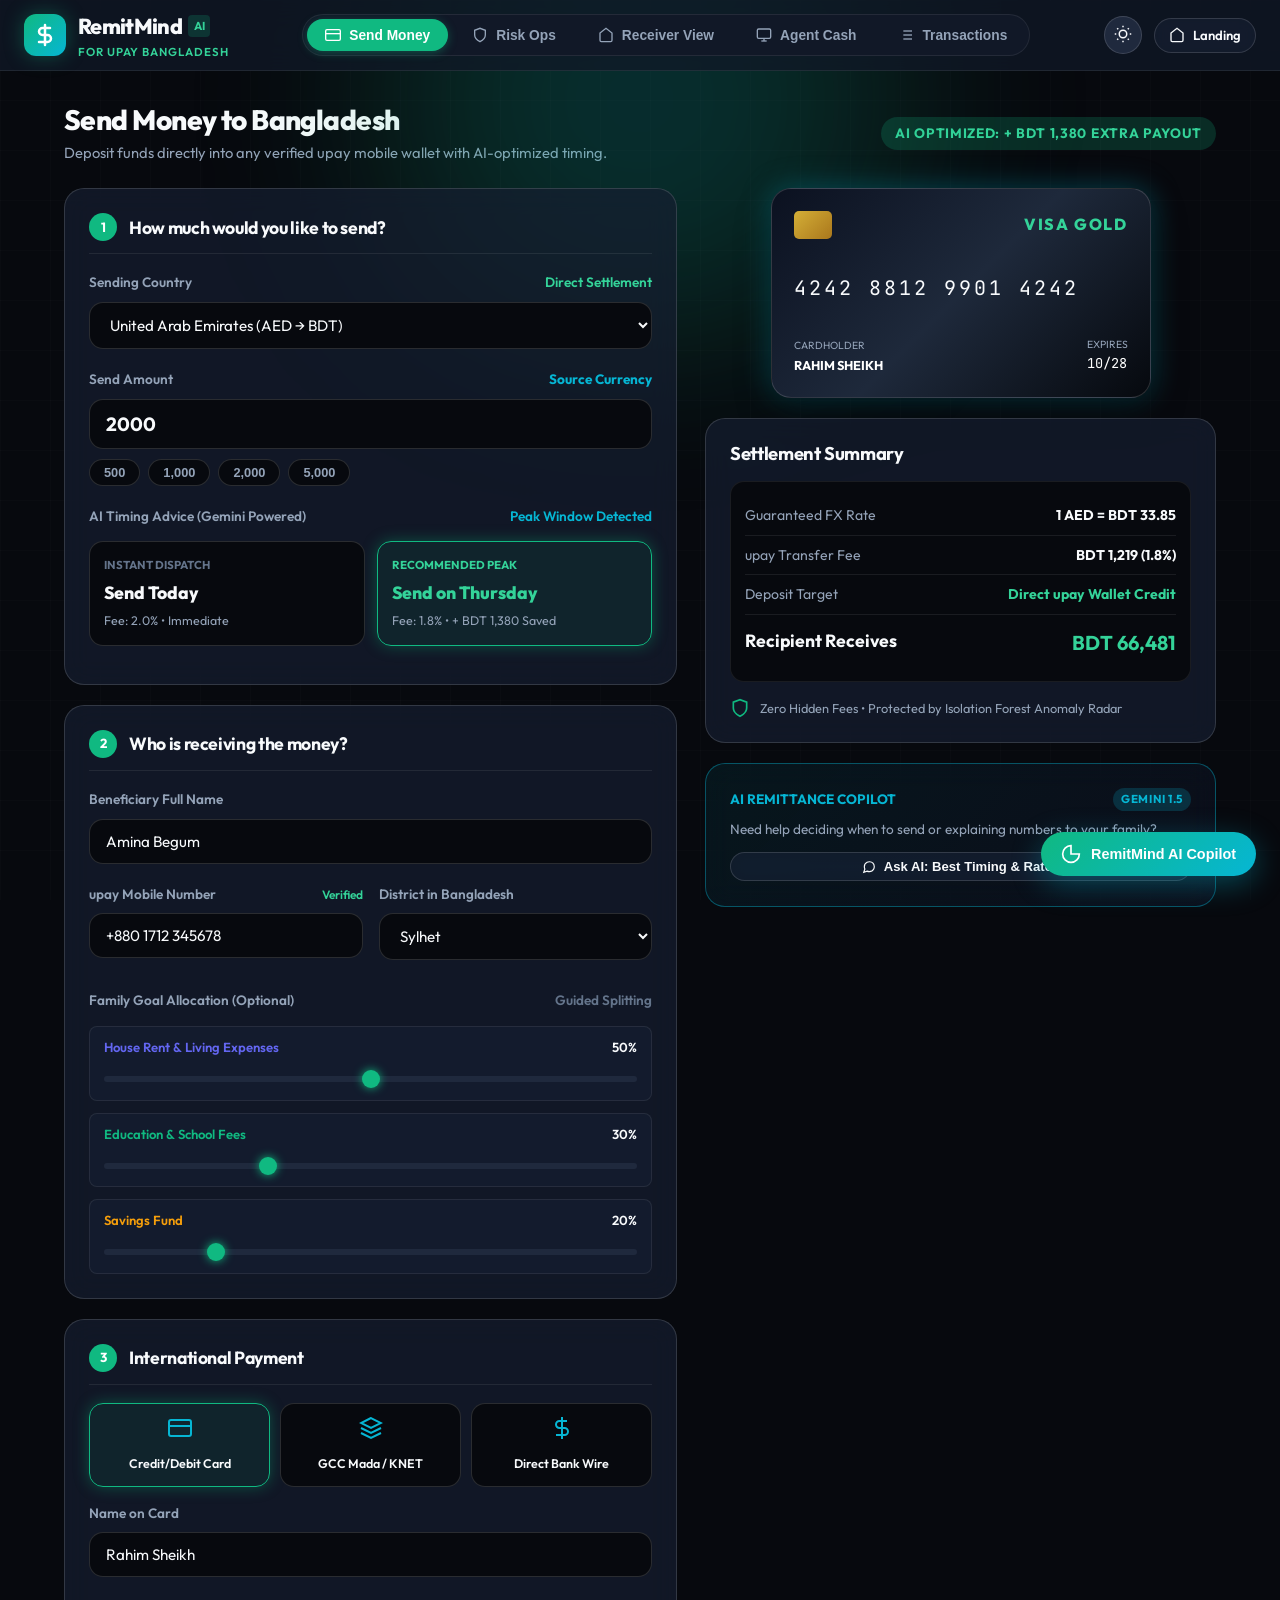
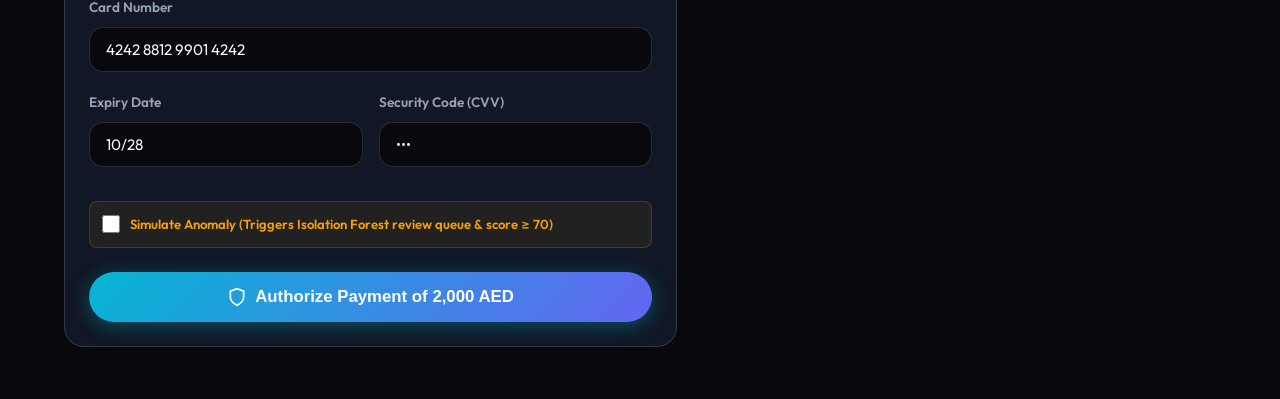
==== frontend/app.html @ e2669c71 "feat(ui): build high-aesthetic responsive web app with light/dark theme, payment gateway, Bangla por" ====
<!DOCTYPE html>
<html lang="en" data-theme="dark">
<head>
  <meta charset="UTF-8">
  <meta name="viewport" content="width=device-width, initial-scale=1.0">
  <title>RemitMind Portal | International Remittance & AI Intelligence</title>
  <meta name="description" content="RemitMind production workspace for international remittance payment execution, real-time risk operations, village receiver budgeting, and agent liquidity forecasting.">

  <!-- Google Fonts: Outfit & Inter & JetBrains Mono -->
  <link rel="preconnect" href="https://fonts.googleapis.com">
  <link rel="preconnect" href="https://fonts.gstatic.com" crossorigin>
  <link href="https://fonts.googleapis.com/css2?family=Inter:wght@400;500;600;700&family=JetBrains+Mono:wght@400;600&family=Outfit:wght@400;500;600;700;800&display=swap" rel="stylesheet">

  <!-- Stylesheets -->
  <link rel="stylesheet" href="css/style.css">
  <link rel="stylesheet" href="css/app.css">
</head>
<body>

  <!-- Ambient AI Glow Aura -->
  <div class="ai-ambient-glow" aria-hidden="true"></div>

  <div class="app-container">
    <!-- Main App Navigation Header -->
    <header class="app-header">
      <div class="app-header-inner">
        <!-- Brand -->
        <div class="app-brand">
          <a href="index.html" class="nav-logo" title="Back to Landing Page">
            <div class="logo-icon">
              <svg viewBox="0 0 24 24" fill="none" stroke="currentColor" stroke-width="2.5" stroke-linecap="round" stroke-linejoin="round">
                <path d="M12 2v20M17 5H9.5a3.5 3.5 0 0 0 0 7h5a3.5 3.5 0 0 1 0 7H6"/>
              </svg>
            </div>
            <div class="logo-text-group">
              <span class="logo-title">RemitMind <span style="font-size:0.72rem; background:rgba(16,185,129,0.2); color:var(--upay-emerald-light); padding:2px 6px; border-radius:4px; font-weight:700;">AI</span></span>
              <span class="logo-subtitle">For upay Bangladesh</span>
            </div>
          </a>
        </div>

        <!-- Navigation Tabs -->
        <nav class="app-nav-tabs" id="app-nav-bar">
          <button class="app-nav-tab active" data-view="pay">
            <svg viewBox="0 0 24 24" fill="none" stroke="currentColor" stroke-width="2"><rect x="1" y="4" width="22" height="16" rx="2" ry="2"/><line x1="1" y1="10" x2="23" y2="10"/></svg>
            <span>Send Money</span>
          </button>
          
          <button class="app-nav-tab" data-view="analyst">
            <svg viewBox="0 0 24 24" fill="none" stroke="currentColor" stroke-width="2"><path d="M12 22s8-4 8-10V5l-8-3-8 3v7c0 6 8 10 8 10z"/></svg>
            <span>Risk Ops</span>
          </button>

          <button class="app-nav-tab" data-view="receiver">
            <svg viewBox="0 0 24 24" fill="none" stroke="currentColor" stroke-width="2"><path d="M3 9l9-7 9 7v11a2 2 0 0 1-2 2H5a2 2 0 0 1-2-2z"/></svg>
            <span>Receiver View</span>
          </button>

          <button class="app-nav-tab" data-view="agent">
            <svg viewBox="0 0 24 24" fill="none" stroke="currentColor" stroke-width="2"><rect x="2" y="3" width="20" height="14" rx="2" ry="2"/><line x1="8" y1="21" x2="16" y2="21"/><line x1="12" y1="17" x2="12" y2="21"/></svg>
            <span>Agent Cash</span>
          </button>

          <button class="app-nav-tab" data-view="ledger">
            <svg viewBox="0 0 24 24" fill="none" stroke="currentColor" stroke-width="2"><line x1="8" y1="6" x2="21" y2="6"/><line x1="8" y1="12" x2="21" y2="12"/><line x1="8" y1="18" x2="21" y2="18"/><line x1="3" y1="6" x2="3.01" y2="6"/><line x1="3" y1="12" x2="3.01" y2="12"/><line x1="3" y1="18" x2="3.01" y2="18"/></svg>
            <span>Transactions</span>
          </button>
        </nav>

        <!-- Right Actions -->
        <div class="app-header-actions">
          <!-- Light / Dark Theme Button -->
          <button class="theme-toggle-btn" id="app-theme-btn" title="Toggle Light / Dark Mode" aria-label="Toggle theme">
            <span id="app-theme-icon">
              <svg width="18" height="18" viewBox="0 0 24 24" fill="none" stroke="currentColor" stroke-width="2">
                <circle cx="12" cy="12" r="5"></circle>
                <line x1="12" y1="1" x2="12" y2="3"></line>
                <line x1="12" y1="21" x2="12" y2="23"></line>
                <line x1="4.22" y1="4.22" x2="5.64" y2="5.64"></line>
                <line x1="18.36" y1="18.36" x2="19.78" y2="19.78"></line>
                <line x1="1" y1="12" x2="3" y2="12"></line>
                <line x1="21" y1="12" x2="23" y2="12"></line>
                <line x1="4.22" y1="19.78" x2="5.64" y2="18.36"></line>
                <line x1="18.36" y1="5.64" x2="19.78" y2="4.22"></line>
              </svg>
            </span>
          </button>

          <a href="index.html" class="btn btn-secondary btn-sm" title="Return to Landing Page">
            <svg width="16" height="16" viewBox="0 0 24 24" fill="none" stroke="currentColor" stroke-width="2"><path d="M3 9l9-7 9 7v11a2 2 0 0 1-2 2H5a2 2 0 0 1-2-2z"/></svg>
            <span>Landing</span>
          </a>
        </div>
      </div>
    </header>

    <!-- Main Workspace Views Container -->
    <main class="app-main">

      <!-- =====================================================================
           VIEW 1: SIMPLIFIED SENDER FLOW (INTERNATIONAL PAYMENT)
           ===================================================================== -->
      <section class="app-view active" id="view-pay">
        <div class="view-title-bar">
          <div>
            <h2 class="view-heading">Send Money to Bangladesh</h2>
            <p class="view-subheading">Deposit funds directly into any verified upay mobile wallet with AI-optimized timing.</p>
          </div>
          <div>
            <span class="ticker-badge" id="disp-pay-savings-badge" style="background:rgba(16,185,129,0.2); color:var(--upay-emerald-light); font-size:0.85rem; padding:6px 14px;">
              AI Optimized: + BDT 1,380 Extra Payout
            </span>
          </div>
        </div>

        <div class="payment-grid">
          <!-- Left Column: Simple Stepper -->
          <div>
            <!-- Step 1: Amount & Corridor -->
            <div class="step-card">
              <div class="step-header">
                <div class="step-number">1</div>
                <h3 class="step-title">How much would you like to send?</h3>
              </div>

              <div class="form-group">
                <label for="pay-corridor" class="form-label">
                  <span>Sending Country</span>
                  <span style="color:var(--upay-emerald-light);">Direct Settlement</span>
                </label>
                <select id="pay-corridor" class="form-select">
                  <option value="AED_BDT">United Arab Emirates (AED &rarr; BDT)</option>
                  <option value="SAR_BDT">Saudi Arabia (SAR &rarr; BDT)</option>
                  <option value="MYR_BDT">Malaysia (MYR &rarr; BDT)</option>
                  <option value="EUR_BDT">Italy / Europe (EUR &rarr; BDT)</option>
                  <option value="USD_BDT">United States / Global (USD &rarr; BDT)</option>
                </select>
              </div>

              <div class="form-group">
                <label for="pay-amount" class="form-label">
                  <span>Send Amount</span>
                  <span style="color:var(--ai-cyan); font-weight:700;">Source Currency</span>
                </label>
                <input type="number" id="pay-amount" class="form-input" value="2000" min="100" max="50000" step="100" style="font-size:1.2rem; font-weight:700;">
                
                <!-- Quick Amount Chips -->
                <div class="quick-preset-chips">
                  <button type="button" class="preset-chip" onclick="setSendAmount(500)">500</button>
                  <button type="button" class="preset-chip" onclick="setSendAmount(1000)">1,000</button>
                  <button type="button" class="preset-chip" onclick="setSendAmount(2000)">2,000</button>
                  <button type="button" class="preset-chip" onclick="setSendAmount(5000)">5,000</button>
                </div>
              </div>

              <!-- AI Send-Plan Recommendation -->
              <div style="margin-top:18px;">
                <label class="form-label">
                  <span>AI Timing Advice (Gemini Powered)</span>
                  <span style="color:var(--ai-cyan);">Peak Window Detected</span>
                </label>
                
                <div class="timing-choices-grid">
                  <div class="timing-choice-card" data-timing="now">
                    <div style="font-size:0.72rem; color:var(--text-muted); text-transform:uppercase; font-weight:700;">Instant Dispatch</div>
                    <div style="font-weight:800; font-size:1.1rem; margin:4px 0;">Send Today</div>
                    <div style="font-size:0.78rem; color:var(--text-secondary);">Fee: 2.0% &bull; Immediate</div>
                  </div>

                  <div class="timing-choice-card selected" data-timing="best">
                    <div style="font-size:0.72rem; color:var(--upay-emerald-light); text-transform:uppercase; font-weight:700;">Recommended Peak</div>
                    <div style="font-weight:800; font-size:1.1rem; margin:4px 0; color:var(--upay-emerald-light);">Send on Thursday</div>
                    <div style="font-size:0.78rem; color:var(--text-secondary);">Fee: 1.8% &bull; + BDT 1,380 Saved</div>
                  </div>
                </div>
              </div>
            </div>

            <!-- Step 2: Beneficiary Details -->
            <div class="step-card">
              <div class="step-header">
                <div class="step-number">2</div>
                <h3 class="step-title">Who is receiving the money?</h3>
              </div>

              <div class="form-group">
                <label for="pay-receiver-name" class="form-label">Beneficiary Full Name</label>
                <input type="text" id="pay-receiver-name" class="form-input" value="Amina Begum">
              </div>

              <div style="display:grid; grid-template-columns:1fr 1fr; gap:16px;">
                <div class="form-group">
                  <label for="pay-receiver-phone" class="form-label">
                    <span>upay Mobile Number</span>
                    <span style="color:var(--upay-emerald-light); font-size:0.75rem;">Verified</span>
                  </label>
                  <input type="text" id="pay-receiver-phone" class="form-input" value="+880 1712 345678">
                </div>

                <div class="form-group">
                  <label for="pay-receiver-district" class="form-label">District in Bangladesh</label>
                  <select id="pay-receiver-district" class="form-select">
                    <option value="Sylhet">Sylhet</option>
                    <option value="Chittagong">Chittagong</option>
                    <option value="Dhaka">Dhaka</option>
                    <option value="Comilla">Comilla</option>
                    <option value="Brahmanbaria">Brahmanbaria</option>
                  </select>
                </div>
              </div>

              <!-- Budget Goal Split (Collapsible / Simple) -->
              <div style="margin-top:10px;">
                <label class="form-label">
                  <span>Family Goal Allocation (Optional)</span>
                  <span style="color:var(--text-muted);">Guided Splitting</span>
                </label>

                <div class="goal-sliders-group">
                  <div class="goal-item">
                    <div class="goal-item-header">
                      <span style="color:var(--ai-indigo);">House Rent & Living Expenses</span>
                      <span id="app-val-rent">50%</span>
                    </div>
                    <input type="range" id="app-goal-rent" class="range-slider" value="50" min="0" max="100">
                  </div>

                  <div class="goal-item">
                    <div class="goal-item-header">
                      <span style="color:var(--upay-emerald);">Education & School Fees</span>
                      <span id="app-val-school">30%</span>
                    </div>
                    <input type="range" id="app-goal-school" class="range-slider" value="30" min="0" max="100">
                  </div>

                  <div class="goal-item">
                    <div class="goal-item-header">
                      <span style="color:var(--accent-amber);">Savings Fund</span>
                      <span id="app-val-savings">20%</span>
                    </div>
                    <input type="range" id="app-goal-savings" class="range-slider" value="20" min="0" max="100">
                  </div>
                </div>
              </div>
            </div>

            <!-- Step 3: Payment Card Details -->
            <div class="step-card">
              <div class="step-header">
                <div class="step-number">3</div>
                <h3 class="step-title">International Payment</h3>
              </div>

              <div class="payment-methods-grid">
                <div class="payment-method-card selected">
                  <svg class="method-icon" viewBox="0 0 24 24" fill="none" stroke="currentColor" stroke-width="2"><rect x="1" y="4" width="22" height="16" rx="2" ry="2"/><line x1="1" y1="10" x2="23" y2="10"/></svg>
                  <div class="method-label">Credit/Debit Card</div>
                </div>

                <div class="payment-method-card">
                  <svg class="method-icon" viewBox="0 0 24 24" fill="none" stroke="currentColor" stroke-width="2"><polygon points="12 2 2 7 12 12 22 7 12 2"/><polyline points="2 17 12 22 22 17"/><polyline points="2 12 12 17 22 12"/></svg>
                  <div class="method-label">GCC Mada / KNET</div>
                </div>

                <div class="payment-method-card">
                  <svg class="method-icon" viewBox="0 0 24 24" fill="none" stroke="currentColor" stroke-width="2"><line x1="12" y1="1" x2="12" y2="23"/><path d="M17 5H9.5a3.5 3.5 0 0 0 0 7h5a3.5 3.5 0 0 1 0 7H6"/></svg>
                  <div class="method-label">Direct Bank Wire</div>
                </div>
              </div>

              <div class="form-group">
                <label for="card-holder" class="form-label">Name on Card</label>
                <input type="text" id="card-holder" class="form-input" value="Rahim Sheikh" placeholder="Full name on card">
              </div>

              <div class="form-group">
                <label for="card-number" class="form-label">Card Number</label>
                <input type="text" id="card-number" class="form-input" value="4242 8812 9901 4242" maxlength="19" placeholder="16-digit card number">
              </div>

              <div style="display:grid; grid-template-columns:1fr 1fr; gap:16px;">
                <div class="form-group">
                  <label for="card-expiry" class="form-label">Expiry Date</label>
                  <input type="text" id="card-expiry" class="form-input" value="10/28" maxlength="5" placeholder="MM/YY">
                </div>

                <div class="form-group">
                  <label for="card-cvv" class="form-label">Security Code (CVV)</label>
                  <input type="password" id="card-cvv" class="form-input" value="789" maxlength="4" placeholder="CVC/CVV">
                </div>
              </div>

              <!-- Fraud Anomaly Testing Simulation Checkbox -->
              <div style="margin-top:14px; padding:12px; background:rgba(245,158,11,0.08); border-radius:var(--radius-sm); border:1px solid rgba(245,158,11,0.2);">
                <label style="display:flex; align-items:center; gap:10px; cursor:pointer;">
                  <input type="checkbox" id="chk-simulate-anomaly" style="width:18px; height:18px; cursor:pointer;">
                  <span style="font-size:0.82rem; color:var(--accent-amber); font-weight:600;">
                    Simulate Anomaly (Triggers Isolation Forest review queue & score &ge; 70)
                  </span>
                </label>
              </div>

              <!-- Submit Button -->
              <button class="btn btn-glow btn-lg" id="btn-submit-payment" style="width:100%; margin-top:24px;">
                <svg width="20" height="20" viewBox="0 0 24 24" fill="none" stroke="currentColor" stroke-width="2"><path d="M12 22s8-4 8-10V5l-8-3-8 3v7c0 6 8 10 8 10z"/></svg>
                <span>Authorize Payment of <span id="btn-pay-total-amount">2,000 AED</span></span>
              </button>
            </div>
          </div>

          <!-- Right Column: Card Preview & Order Summary -->
          <div>
            <!-- Virtual Card Visual Preview -->
            <div class="virtual-card">
              <div class="card-top">
                <div class="card-chip"></div>
                <div class="card-brand">VISA GOLD</div>
              </div>

              <div class="card-number-display" id="disp-card-number">4242 8812 9901 4242</div>

              <div class="card-bottom">
                <div>
                  <div style="font-size:0.65rem; color:#94a3b8; text-transform:uppercase;">Cardholder</div>
                  <div class="card-holder-name" id="disp-card-holder">RAHIM SHEIKH</div>
                </div>
                <div>
                  <div style="font-size:0.65rem; color:#94a3b8; text-transform:uppercase;">Expires</div>
                  <div class="card-expiry-val" id="disp-card-expiry">10/28</div>
                </div>
              </div>
            </div>

            <!-- Settlement Breakdown Card -->
            <div class="step-card">
              <h3 style="font-size:1.15rem; margin-bottom:16px; color:var(--text-primary);">Settlement Summary</h3>

              <div class="receipt-details-list">
                <div class="receipt-row">
                  <span style="color:var(--text-secondary);">Guaranteed FX Rate</span>
                  <strong id="summary-rate" style="color:var(--text-primary);">1 AED = BDT 33.85</strong>
                </div>
                <div class="receipt-row">
                  <span style="color:var(--text-secondary);">upay Transfer Fee</span>
                  <strong id="summary-fee" style="color:var(--text-primary);">BDT 1,220 (1.8%)</strong>
                </div>
                <div class="receipt-row">
                  <span style="color:var(--text-secondary);">Deposit Target</span>
                  <strong style="color:var(--upay-emerald-light);">Direct upay Wallet Credit</strong>
                </div>
                <div class="receipt-row" style="font-size:1.1rem; padding-top:12px;">
                  <span style="color:var(--text-primary); font-weight:700;">Recipient Receives</span>
                  <strong id="summary-payout" style="color:var(--upay-emerald-light); font-size:1.25rem;">BDT 67,780</strong>
                </div>
              </div>

              <div style="display:flex; align-items:center; gap:10px; margin-top:16px; font-size:0.8rem; color:var(--text-secondary);">
                <svg width="20" height="20" viewBox="0 0 24 24" fill="none" stroke="var(--upay-emerald)" stroke-width="2"><path d="M12 22s8-4 8-10V5l-8-3-8 3v7c0 6 8 10 8 10z"/></svg>
                <span>Zero Hidden Fees &bull; Protected by Isolation Forest Anomaly Radar</span>
              </div>
            </div>

            <!-- Ask AI Quick Trigger -->
            <div class="step-card" style="background:linear-gradient(135deg, rgba(6,182,212,0.08) 0%, rgba(99,102,241,0.05) 100%); border-color:var(--border-cyan);">
              <div style="display:flex; justify-content:space-between; align-items:center; margin-bottom:8px;">
                <span style="font-weight:700; font-size:0.85rem; color:var(--ai-cyan); text-transform:uppercase;">AI Remittance Copilot</span>
                <span class="ticker-badge" style="background:rgba(6,182,212,0.2); color:var(--ai-cyan);">Gemini 1.5</span>
              </div>
              <p style="font-size:0.85rem; color:var(--text-secondary); margin-bottom:12px;">
                Need help deciding when to send or explaining numbers to your family?
              </p>
              <button type="button" class="btn btn-secondary btn-sm" style="width:100%; justify-content:center;" onclick="toggleCopilotDrawer(true); askCopilotDirect('When is the best day to send AED to Bangladesh?');">
                <svg width="14" height="14" viewBox="0 0 24 24" fill="none" stroke="currentColor" stroke-width="2"><path d="M21 11.5a8.38 8.38 0 0 1-.9 3.8 8.5 8.5 0 0 1-7.6 4.7 8.38 8.38 0 0 1-3.8-.9L3 21l1.9-5.7a8.38 8.38 0 0 1-.9-3.8 8.5 8.5 0 0 1 4.7-7.6 8.38 8.38 0 0 1 3.8-.9h.5a8.48 8.48 0 0 1 8 8v.5z"/></svg>
                <span>Ask AI: Best Timing & Rates</span>
              </button>
            </div>
          </div>
        </div>
      </section>

      <!-- =====================================================================
           VIEW 2: RISK OPERATIONS CONSOLE (ANALYST QUEUE)
           ===================================================================== -->
      <section class="app-view" id="view-analyst">
        <div class="view-title-bar">
          <div>
            <h2 class="view-heading">Risk Operations & Fraud Console</h2>
            <p class="view-subheading">Ranked alert queue evaluated by Hybrid Isolation Forest. Zero auto-blocking: all flagged transfers require human decision.</p>
          </div>
          <div>
            <span class="ticker-badge" style="background:rgba(244,63,94,0.15); color:var(--accent-rose); font-size:0.85rem; padding:6px 14px;">
              Human Oversight Active
            </span>
          </div>
        </div>

        <!-- Adversarial Attack Simulation & Replay Deck -->
        <div class="attack-deck-card">
          <div class="attack-deck-header">
            <div>
              <div style="display:flex; align-items:center; gap:8px; margin-bottom:4px;">
                <svg width="20" height="20" viewBox="0 0 24 24" fill="none" stroke="var(--accent-rose)" stroke-width="2"><path d="M12 22s8-4 8-10V5l-8-3-8 3v7c0 6 8 10 8 10z"/></svg>
                <h3 style="font-size:1.15rem; color:var(--text-primary); margin:0;">Adversarial Attack Simulation & Replay Deck</h3>
              </div>
              <p style="font-size:0.84rem; color:var(--text-secondary); margin:0;">
                Test RemitMind's Hybrid Isolation Forest Radar against synthetic attack vectors. Replaying dispatches live transactions to the ML pipeline and generates grounded forensic SAR explanations.
              </p>
            </div>
            <div>
              <span class="ticker-badge" style="background:rgba(6,182,212,0.15); color:var(--ai-cyan); font-size:0.75rem;">
                Rule GR §5.6 Grounded
              </span>
            </div>
          </div>

          <!-- Scenario Cards Grid -->
          <div class="scenarios-grid">
            <!-- Scenario 1: ATO -->
            <div class="scenario-card">
              <div>
                <div class="scenario-header">
                  <span class="scenario-title">Account Takeover (ATO)</span>
                  <span class="ticker-badge" style="background:rgba(244,63,94,0.2); color:var(--accent-rose); font-size:0.68rem;">Score ~88</span>
                </div>
                <p class="scenario-desc">
                  Legitimate Dubai sender session hijacked via proxy; sudden 96,000 BDT transfer with 3 rapid attempts to new beneficiary.
                </p>
                <div class="scenario-tags">
                  <span class="scenario-tag">VELOCITY_3X</span>
                  <span class="scenario-tag">NEW_DEVICE</span>
                  <span class="scenario-tag">AMOUNT_DEVIATION</span>
                </div>
              </div>
              <button class="btn btn-secondary btn-sm" style="width:100%; border-color:rgba(244,63,94,0.3); color:var(--accent-rose);" onclick="replayAttackScenario('account_takeover')">
                <svg width="14" height="14" viewBox="0 0 24 24" fill="none" stroke="currentColor" stroke-width="2"><polygon points="5 3 19 12 5 21 5 3"/></svg>
                <span>Replay ATO Attack</span>
              </button>
            </div>

            <!-- Scenario 2: Mule Ring Smurfing -->
            <div class="scenario-card">
              <div>
                <div class="scenario-header">
                  <span class="scenario-title">Coordinated Mule Ring</span>
                  <span class="ticker-badge" style="background:rgba(244,63,94,0.2); color:var(--accent-rose); font-size:0.68rem;">Score ~92</span>
                </div>
                <p class="scenario-desc">
                  Syndicate smurfing: 4 foreign senders funneling structured 24,900 BDT transfers simultaneously into known mule wallet.
                </p>
                <div class="scenario-tags">
                  <span class="scenario-tag">MULE_CLUSTER_FAN_IN</span>
                  <span class="scenario-tag">NEW_RECEIVER</span>
                  <span class="scenario-tag">STRUCTURED_AMT</span>
                </div>
              </div>
              <button class="btn btn-secondary btn-sm" style="width:100%; border-color:rgba(244,63,94,0.3); color:var(--accent-rose);" onclick="replayAttackScenario('mule_fan_in')">
                <svg width="14" height="14" viewBox="0 0 24 24" fill="none" stroke="currentColor" stroke-width="2"><polygon points="5 3 19 12 5 21 5 3"/></svg>
                <span>Replay Mule Ring</span>
              </button>
            </div>

            <!-- Scenario 3: Social Engineering Scam -->
            <div class="scenario-card">
              <div>
                <div class="scenario-header">
                  <span class="scenario-title">Social Engineering Scam</span>
                  <span class="ticker-badge" style="background:rgba(245,158,11,0.2); color:var(--accent-amber); font-size:0.68rem;">Score ~76</span>
                </div>
                <p class="scenario-desc">
                  Elderly migrant worker coerced via fraudulent phone call into late-night off-hours transfer to predatory fake lottery fee.
                </p>
                <div class="scenario-tags">
                  <span class="scenario-tag">OFF_HOURS_ANOMALY</span>
                  <span class="scenario-tag">NEW_RECEIVER</span>
                  <span class="scenario-tag">CORRIDOR_SPIKE</span>
                </div>
              </div>
              <button class="btn btn-secondary btn-sm" style="width:100%; border-color:rgba(245,158,11,0.3); color:var(--accent-amber);" onclick="replayAttackScenario('social_scam')">
                <svg width="14" height="14" viewBox="0 0 24 24" fill="none" stroke="currentColor" stroke-width="2"><polygon points="5 3 19 12 5 21 5 3"/></svg>
                <span>Replay Social Scam</span>
              </button>
            </div>
          </div>

          <!-- Live Feature Attribution Waterfall Container (Populated on replay) -->
          <div id="attack-waterfall-container" style="display:none;"></div>
        </div>

        <div style="display:flex; justify-content:space-between; align-items:center; margin-bottom:14px;">
          <h3 style="font-size:1.1rem; color:var(--text-primary); margin:0;">Active Review Queue</h3>
          <span style="font-size:0.8rem; color:var(--text-secondary);" id="analyst-queue-count">Showing active cases</span>
        </div>

        <div id="analyst-queue-container">
          <!-- Dynamic Alerts Rendered via main_app.js -->
        </div>
      </section>

      <!-- =====================================================================
           VIEW 3: VILLAGE RECEIVER PORTAL (AMINA)
           ===================================================================== -->
      <section class="app-view" id="view-receiver">
        <div class="view-title-bar">
          <div>
            <h2 class="view-heading">Village Receiver Summary</h2>
            <p class="view-subheading">Transparent plain-language statement in Bangla and English with zero hidden deduction guarantee.</p>
          </div>
          <div style="display:flex; align-items:center; gap:12px;">
            <label style="display:flex; align-items:center; gap:8px; cursor:pointer;">
              <span style="font-size:0.85rem; font-weight:700; color:var(--upay-emerald-light);">বাংলা</span>
              <input type="checkbox" id="app-rcv-lang-toggle" style="width:20px; height:20px; cursor:pointer;">
              <span style="font-size:0.85rem; font-weight:600; color:var(--text-secondary);">EN</span>
            </label>
          </div>
        </div>

        <div style="max-width:800px; margin:0 auto;">
          <div class="step-card bangla-card">
            <div style="display:flex; justify-content:space-between; align-items:center;">
              <span class="ticker-badge">upay রেমিট্যান্স প্রাপ্তি</span>
              <span style="font-size:0.75rem; color:var(--text-secondary);">আজ বিকাল ৪:২০</span>
            </div>

            <div class="bangla-highlight" id="app-rcv-statement" style="font-size:1.5rem; margin:20px 0;">
              দুবাই থেকে রহিম ভাইয়ের পাঠানো মোট ৬৭,৭৮০ টাকা নিরাপদে আপনার উপায় একাউন্টে জমা হয়েছে। কোনো লুকানো চার্জ কাটা হয়নি।
            </div>

            <div style="display:flex; gap:14px; margin-bottom:24px; flex-wrap:wrap;">
              <button class="audio-preview-btn" id="app-btn-voice">
                <svg width="18" height="18" viewBox="0 0 24 24" fill="none" stroke="currentColor" stroke-width="2"><polygon points="11 5 6 9 2 9 2 15 6 15 11 19 11 5"/><path d="M19.07 4.93a10 10 0 0 1 0 14.14M15.54 8.46a5 5 0 0 1 0 7.07"/></svg>
                <span>Play Voice Summary (বাংলায় শুনুন)</span>
              </button>

              <button class="btn btn-secondary btn-sm" onclick="toggleCopilotDrawer(true); askCopilotDirect('আমার মা কীভাবে এই টাকা খরচ করবে সহজ করে বলো?');">
                <svg width="16" height="16" viewBox="0 0 24 24" fill="none" stroke="currentColor" stroke-width="2"><circle cx="12" cy="12" r="10"/><path d="M9.09 9a3 3 0 0 1 5.83 1c0 2-3 3-3 3"/><line x1="12" y1="17" x2="12.01" y2="17"/></svg>
                <span>AI পরামর্শ (Gemini Assistant)</span>
              </button>
            </div>

            <div style="background:var(--bg-darkest); padding:20px; border-radius:var(--radius-md); border:1px solid var(--border-subtle);">
              <div style="font-size:0.9rem; font-weight:700; color:var(--ai-cyan); margin-bottom:12px;">
                প্রস্তাবিত খরচের বরাদ্দ তালিকা:
              </div>
              <div style="display:flex; flex-direction:column; gap:10px; font-size:0.92rem;">
                <div style="display:flex; justify-content:space-between;">
                  <span>ঘরভাড়া ও পারিবারিক খরচ (৫০%)</span>
                  <strong>৳৩৩,৮৯০</strong>
                </div>
                <div style="display:flex; justify-content:space-between;">
                  <span>ছেলেমেয়ের স্কুলের ফি ও বই (৩০%)</span>
                  <strong>৳২০,৩৩৪</strong>
                </div>
                <div style="display:flex; justify-content:space-between;">
                  <span>ভবিষ্যত আপদকালীন সঞ্চয় (২০%)</span>
                  <strong>৳১৩,৫৫৬</strong>
                </div>
              </div>
            </div>
          </div>
        </div>
      </section>

      <!-- =====================================================================
           VIEW 4: AGENT CASH-OUT LIQUIDITY RADAR (KARIM)
           ===================================================================== -->
      <section class="app-view" id="view-agent">
        <div class="view-title-bar">
          <div>
            <h2 class="view-heading">upay Agent Liquidity Radar</h2>
            <p class="view-subheading">7-day cash-out demand forecast for rural agent point #AG-05 with Eid festival surge intelligence.</p>
          </div>
        </div>

        <div style="display:grid; grid-template-columns:1fr 1fr; gap:32px;">
          <div class="step-card">
            <h3 style="font-size:1.15rem; margin-bottom:16px;">Agent Vault Status</h3>

            <div class="form-group">
              <label for="app-agent-slider" class="form-label">
                <span>Current Physical Cash-on-Hand</span>
                <span id="app-agent-cash-val" style="color:var(--upay-gold); font-weight:700;">BDT 300,000</span>
              </label>
              <input type="range" id="app-agent-slider" class="range-slider" min="50000" max="600000" step="10000" value="300000">
            </div>

            <div class="receipt-details-list">
              <div class="receipt-row">
                <span>Agent Location</span>
                <strong>Balaganj Bazar, Sylhet</strong>
              </div>
              <div class="receipt-row">
                <span>Peak Demand (Eid Eve)</span>
                <strong>BDT 420,000</strong>
              </div>
              <div class="receipt-row">
                <span>Liquidity Balance</span>
                <strong id="app-agent-deficit" style="color:var(--accent-rose);">BDT 120,000 Shortfall</strong>
              </div>
            </div>

            <button class="btn btn-glow" style="width:100%; margin-top:16px;" onclick="showAppToast('Cash dispatch order logged with upay Regional Vault!')">
              <span>Request Liquidity Top-up</span>
            </button>
          </div>

          <div class="step-card">
            <h3 style="font-size:1.15rem; margin-bottom:16px;">7-Day Demand Curve</h3>
            
            <div class="agent-bars-container">
              <div class="agent-bar-col">
                <span class="agent-bar-val">180k</span>
                <div class="agent-bar" style="height: 38%;"></div>
                <span class="agent-bar-label">Mon</span>
              </div>
              <div class="agent-bar-col">
                <span class="agent-bar-val">210k</span>
                <div class="agent-bar" style="height: 44%;"></div>
                <span class="agent-bar-label">Tue</span>
              </div>
              <div class="agent-bar-col">
                <span class="agent-bar-val">260k</span>
                <div class="agent-bar" style="height: 55%;"></div>
                <span class="agent-bar-label">Wed</span>
              </div>
              <div class="agent-bar-col">
                <span class="agent-bar-val" style="color:var(--accent-rose);">420k</span>
                <div class="agent-bar spike" style="height: 92%;"></div>
                <span class="agent-bar-label" style="color:var(--accent-rose); font-weight:700;">Thu (Eid)</span>
              </div>
              <div class="agent-bar-col">
                <span class="agent-bar-val" style="color:var(--accent-rose);">390k</span>
                <div class="agent-bar spike" style="height: 85%;"></div>
                <span class="agent-bar-label" style="color:var(--accent-rose);">Fri</span>
              </div>
              <div class="agent-bar-col">
                <span class="agent-bar-val">220k</span>
                <div class="agent-bar" style="height: 48%;"></div>
                <span class="agent-bar-label">Sat</span>
              </div>
              <div class="agent-bar-col">
                <span class="agent-bar-val">160k</span>
                <div class="agent-bar" style="height: 34%;"></div>
                <span class="agent-bar-label">Sun</span>
              </div>
            </div>
          </div>
        </div>
      </section>

      <!-- =====================================================================
           VIEW 5: TRANSACTION AUDIT LEDGER
           ===================================================================== -->
      <section class="app-view" id="view-ledger">
        <div class="view-title-bar">
          <div>
            <h2 class="view-heading">Unified Remittance Ledger</h2>
            <p class="view-subheading">Live historical audit log of all international transfers with risk scores and operational status.</p>
          </div>
        </div>

        <div class="alerts-table-container">
          <table class="data-table">
            <thead>
              <tr>
                <th>Transfer ID</th>
                <th>Timestamp</th>
                <th>Sender</th>
                <th>Recipient</th>
                <th>Amount</th>
                <th>Status</th>
                <th>Risk Score</th>
                <th>Action</th>
              </tr>
            </thead>
            <tbody id="ledger-tbody">
              <!-- Rendered via main_app.js -->
            </tbody>
          </table>
        </div>
      </section>

    </main>
  </div>

  <!-- =========================================================================
       FLOATING AI COPILOT BUTTON & INTERACTIVE CHAT DRAWER
       ========================================================================= -->
  <button class="copilot-floating-btn" id="btn-toggle-copilot" onclick="toggleCopilotDrawer()">
    <svg width="20" height="20" viewBox="0 0 24 24" fill="none" stroke="currentColor" stroke-width="2"><path d="M12 2a10 10 0 1 0 10 10H12V2z"/></svg>
    <span>RemitMind AI Copilot</span>
  </button>

  <div class="copilot-drawer" id="copilot-drawer">
    <div class="copilot-header">
      <div class="copilot-title-group">
        <div class="logo-icon" style="width:30px; height:30px; border-radius:8px;">
          <svg width="16" height="16" viewBox="0 0 24 24" fill="none" stroke="white" stroke-width="2.5"><path d="M12 2v20M17 5H9.5a3.5 3.5 0 0 0 0 7h5a3.5 3.5 0 0 1 0 7H6"/></svg>
        </div>
        <div>
          <div style="font-weight:700; font-size:0.9rem; color:var(--text-primary);">RemitMind Copilot</div>
          <div style="font-size:0.7rem; color:var(--upay-emerald-light);">Grounded LLM &bull; Active</div>
        </div>
      </div>

      <div style="display:flex; align-items:center; gap:8px;">
        <select id="copilot-model-select" style="background:var(--bg-tertiary); border:1px solid var(--border-subtle); color:var(--text-secondary); font-size:0.75rem; padding:3px 6px; border-radius:4px; outline:none;">
          <option value="gemini-1.5-flash">Gemini 1.5 Flash</option>
          <option value="gemini-1.5-pro">Gemini 1.5 Pro</option>
          <option value="remitmind-local-v1">Local Model</option>
        </select>
        <button onclick="toggleCopilotDrawer(false)" style="background:none; border:none; color:var(--text-muted); cursor:pointer; font-size:1.2rem;">&times;</button>
      </div>
    </div>

    <!-- Messages Area -->
    <div class="copilot-messages-area" id="copilot-messages-area">
      <div class="copilot-msg bot">
        Hello! I am your RemitMind AI assistant. Ask me about best send days, corridor exchange rates, fraud reason codes, or village budgeting in simple Bangla.
      </div>
    </div>

    <!-- Suggested Quick Question Pills -->
    <div class="copilot-quick-pills">
      <button class="quick-pill-btn" onclick="askCopilotDirect('When is the best day to send AED?')">When to send AED?</button>
      <button class="quick-pill-btn" onclick="askCopilotDirect('Why was transfer TRX-9803 flagged?')">Why is TRX-9803 risky?</button>
      <button class="quick-pill-btn" onclick="askCopilotDirect('বাংলায় সহজ হিসাব বুঝাও')">বাংলায় সহজ হিসাব</button>
      <button class="quick-pill-btn" onclick="askCopilotDirect('Check agent cash liquidity for Eid')">Agent cash for Eid</button>
    </div>

    <!-- Input Bar -->
    <div class="copilot-input-bar">
      <input type="text" class="copilot-text-input" id="copilot-user-input" placeholder="Ask AI anything about your remittance..." onkeypress="if(event.key==='Enter') sendCopilotMsg();">
      <button class="copilot-send-btn" onclick="sendCopilotMsg()" title="Send Message">
        <svg width="18" height="18" viewBox="0 0 24 24" fill="none" stroke="currentColor" stroke-width="2"><line x1="22" y1="2" x2="11" y2="13"/><polygon points="22 2 15 22 11 13 2 9 22 2"/></svg>
      </button>
    </div>
  </div>

  <!-- =========================================================================
       MODAL 1: 3D SECURE / BANK OTP VERIFICATION MODAL
       ========================================================================= -->
  <div class="modal-backdrop" id="otp-modal">
    <div class="modal-dialog">
      <div class="modal-header">
        <div style="display:flex; align-items:center; gap:8px;">
          <svg width="20" height="20" viewBox="0 0 24 24" fill="none" stroke="var(--ai-cyan)" stroke-width="2"><rect x="3" y="11" width="18" height="11" rx="2" ry="2"/><path d="M7 11V7a5 5 0 0 1 10 0v4"/></svg>
          <span style="font-weight:700;">Verified by Visa / Bank OTP</span>
        </div>
        <button id="btn-cancel-otp" style="background:none; border:none; color:var(--text-secondary); cursor:pointer; font-size:1.2rem;">&times;</button>
      </div>

      <div class="modal-body">
        <p style="font-size:0.9rem; color:var(--text-secondary); text-align:center;">
          A 6-digit verification code has been dispatched to your international registered mobile phone ending in <strong>••• 428</strong>.
        </p>

        <div class="otp-inputs-row">
          <input type="text" class="otp-box" maxlength="1" value="7">
          <input type="text" class="otp-box" maxlength="1" value="4">
          <input type="text" class="otp-box" maxlength="1" value="2">
          <input type="text" class="otp-box" maxlength="1" value="8">
          <input type="text" class="otp-box" maxlength="1" value="9">
          <input type="text" class="otp-box" maxlength="1" value="1">
        </div>

        <button class="btn btn-primary" id="btn-confirm-otp" style="width:100%; padding:14px; font-size:1rem;">
          <span>Verify & Process Payment</span>
        </button>
      </div>
    </div>
  </div>

  <!-- =========================================================================
       MODAL 2: SUCCESS RECEIPT MODAL
       ========================================================================= -->
  <div class="modal-backdrop" id="receipt-modal">
    <div class="modal-dialog">
      <div class="receipt-card">
        <div class="receipt-icon-circle">
          <svg viewBox="0 0 24 24" fill="none" stroke="currentColor" stroke-width="3"><polyline points="20 6 9 17 4 12"/></svg>
        </div>

        <h3 style="font-size:1.4rem; color:var(--text-primary); margin-bottom:4px;">Payment Succeeded</h3>
        <p style="font-size:0.85rem; color:var(--text-secondary);">International remittance has been verified and deposited.</p>

        <div class="receipt-details-list">
          <div class="receipt-row">
            <span>Reference ID</span>
            <strong id="rec-trx-id" style="font-family:var(--font-mono); color:var(--ai-cyan);">TRX-9801</strong>
          </div>
          <div class="receipt-row">
            <span>Amount Sent</span>
            <strong id="rec-amount-src">2,000 AED</strong>
          </div>
          <div class="receipt-row">
            <span>Amount Credited</span>
            <strong id="rec-amount-bdt" style="color:var(--upay-emerald-light);">BDT 67,780</strong>
          </div>
          <div class="receipt-row">
            <span>Beneficiary</span>
            <strong id="rec-receiver">Amina Begum</strong>
          </div>
          <div class="receipt-row">
            <span>Status</span>
            <strong id="rec-status" style="color:var(--upay-emerald-light);">COMPLETED</strong>
          </div>
        </div>

        <button class="btn btn-secondary" id="btn-close-receipt" style="width:100%;">
          <span>Done</span>
        </button>
      </div>
    </div>
  </div>

  <!-- =========================================================================
       MODAL 3: GROUNDED FORENSIC SAR REPORT & HUMAN OVERSIGHT DECISION
       ========================================================================= -->
  <div class="modal-backdrop" id="sar-modal">
    <div class="modal-dialog" style="max-width:650px;">
      <div class="modal-header">
        <div style="display:flex; align-items:center; gap:8px;">
          <svg width="20" height="20" viewBox="0 0 24 24" fill="none" stroke="var(--ai-cyan)" stroke-width="2"><path d="M14 2H6a2 2 0 0 0-2 2v16a2 2 0 0 0 2 2h12a2 2 0 0 0 2-2V8z"/><polyline points="14 2 14 8 20 8"/><line x1="16" y1="13" x2="8" y2="13"/><line x1="16" y1="17" x2="8" y2="17"/><polyline points="10 9 9 9 8 9"/></svg>
          <span style="font-weight:700;" id="sar-modal-title">Grounded Forensic SAR Briefing</span>
        </div>
        <button id="btn-close-sar" style="background:none; border:none; color:var(--text-secondary); cursor:pointer; font-size:1.4rem;">&times;</button>
      </div>

      <div class="modal-body">
        <div style="display:flex; justify-content:space-between; margin-bottom:12px; font-size:0.84rem; flex-wrap:wrap; gap:8px;">
          <div>Case Ref: <strong id="sar-case-ref" style="font-family:var(--font-mono); color:var(--ai-cyan);">TRX-9803</strong></div>
          <div>Model: <strong id="sar-model-tag" style="color:var(--upay-emerald-light);">Gemini 1.5 Pro + Isolation Forest</strong></div>
        </div>

        <div class="sar-narrative-box" id="sar-narrative-content">
          Loading forensic case analysis...
        </div>

        <div style="margin-top:16px;">
          <div style="font-size:0.8rem; font-weight:700; color:var(--text-secondary); text-transform:uppercase; margin-bottom:8px;">
            Human-in-the-Loop Operational Decision (Stores Retraining Feedback Label):
          </div>
          <div class="action-buttons-row">
            <button class="btn btn-approve btn-sm" id="btn-sar-approve">
              <span>Approve & Release (Legitimate)</span>
            </button>
            <button class="btn btn-hold btn-sm" id="btn-sar-hold">
              <span>Hold for Step-up KYC</span>
            </button>
            <button class="btn btn-escalate btn-sm" id="btn-sar-escalate">
              <span>Escalate to Crimes Unit</span>
            </button>
          </div>
        </div>
      </div>
    </div>
  </div>

  <!-- App Script -->
  <script src="js/main_app.js"></script>
</body>
</html>
---- frontend/css/style.css ----
/* ==========================================================================
   RemitMind - AI-Powered Remittance Intelligence & Safety Layer for upay
   Vanilla CSS Design System with AI Aesthetic & Full Light/Dark Mode
   Zero Emojis - Pure Clean Typography & Modern Vector Accents
   ========================================================================== */

:root {
  /* Default: Dark Mode Palette */
  --bg-darkest: #07090e;
  --bg-primary: #0b0f19;
  --bg-secondary: #111827;
  --bg-tertiary: #1f293d;
  --bg-glass: rgba(17, 24, 39, 0.75);
  --bg-glass-card: rgba(22, 31, 49, 0.7);
  --bg-glass-hover: rgba(30, 41, 65, 0.85);

  /* AI Cybernetic Theme Colors */
  --upay-emerald: #10b981;
  --upay-emerald-glow: rgba(16, 185, 129, 0.35);
  --upay-emerald-light: #34d399;
  --ai-cyan: #06b6d4;
  --ai-cyan-glow: rgba(6, 182, 212, 0.35);
  --ai-indigo: #6366f1;
  --ai-indigo-glow: rgba(99, 102, 241, 0.3);
  --ai-violet: #8b5cf6;
  --accent-amber: #f59e0b;
  --accent-amber-glow: rgba(245, 158, 11, 0.3);
  --accent-rose: #f43f5e;
  --accent-rose-glow: rgba(244, 63, 94, 0.35);
  --upay-gold: #fbbf24;

  /* Typography Colors */
  --text-primary: #f8fafc;
  --text-secondary: #94a3b8;
  --text-muted: #64748b;
  --text-inverted: #0b0f19;

  /* Borders & Highlights */
  --border-subtle: rgba(255, 255, 255, 0.08);
  --border-medium: rgba(255, 255, 255, 0.14);
  --border-active: rgba(16, 185, 129, 0.45);
  --border-cyan: rgba(6, 182, 212, 0.4);

  /* Radius & Shadows */
  --radius-sm: 8px;
  --radius-md: 14px;
  --radius-lg: 20px;
  --radius-xl: 28px;
  --radius-full: 9999px;

  --shadow-sm: 0 4px 12px rgba(0, 0, 0, 0.25);
  --shadow-md: 0 8px 30px rgba(0, 0, 0, 0.4);
  --shadow-lg: 0 20px 50px rgba(0, 0, 0, 0.6);
  --shadow-glow: 0 0 35px var(--upay-emerald-glow);
  --shadow-cyan-glow: 0 0 35px var(--ai-cyan-glow);

  /* Layout */
  --max-width: 1280px;
  --font-family: 'Outfit', 'Inter', -apple-system, BlinkMacSystemFont, 'Segoe UI', Roboto, sans-serif;
  --font-mono: 'JetBrains Mono', 'Fira Code', 'Courier New', monospace;
  --transition-fast: 0.2s ease;
  --transition-normal: 0.35s cubic-bezier(0.16, 1, 0.3, 1);

  /* Background Grid Color */
  --grid-line: rgba(255, 255, 255, 0.015);
  --card-bg-subtle: rgba(7, 9, 14, 0.85);
}

/* ==========================================================================
   Light Mode Palette
   ========================================================================== */
[data-theme="light"] {
  --bg-darkest: #f1f5f9;
  --bg-primary: #f8fafc;
  --bg-secondary: #ffffff;
  --bg-tertiary: #e2e8f0;
  --bg-glass: rgba(255, 255, 255, 0.85);
  --bg-glass-card: rgba(255, 255, 255, 0.95);
  --bg-glass-hover: rgba(241, 245, 249, 0.95);

  --upay-emerald: #059669;
  --upay-emerald-glow: rgba(5, 150, 105, 0.2);
  --upay-emerald-light: #047857;
  --ai-cyan: #0284c7;
  --ai-cyan-glow: rgba(2, 132, 199, 0.2);
  --ai-indigo: #4f46e5;
  --ai-indigo-glow: rgba(79, 70, 229, 0.15);
  --ai-violet: #7c3aed;
  --accent-amber: #d97706;
  --accent-amber-glow: rgba(217, 119, 6, 0.2);
  --accent-rose: #e11d48;
  --accent-rose-glow: rgba(225, 29, 72, 0.2);
  --upay-gold: #b45309;

  --text-primary: #0f172a;
  --text-secondary: #475569;
  --text-muted: #64748b;
  --text-inverted: #f8fafc;

  --border-subtle: rgba(15, 23, 42, 0.08);
  --border-medium: rgba(15, 23, 42, 0.16);
  --border-active: rgba(5, 150, 105, 0.5);
  --border-cyan: rgba(2, 132, 199, 0.4);

  --shadow-sm: 0 2px 8px rgba(15, 23, 42, 0.05);
  --shadow-md: 0 8px 24px rgba(15, 23, 42, 0.08);
  --shadow-lg: 0 20px 45px rgba(15, 23, 42, 0.12);

  --grid-line: rgba(15, 23, 42, 0.03);
  --card-bg-subtle: rgba(248, 250, 252, 0.95);
}

/* Base Styles */
* {
  box-sizing: border-box;
  margin: 0;
  padding: 0;
}

html {
  scroll-behavior: smooth;
  font-size: 16px;
}

body {
  font-family: var(--font-family);
  background-color: var(--bg-darkest);
  color: var(--text-primary);
  line-height: 1.6;
  overflow-x: hidden;
  position: relative;
  transition: background-color var(--transition-normal), color var(--transition-normal);
}

/* Background Atmosphere */
body::before {
  content: '';
  position: fixed;
  top: 0;
  left: 0;
  width: 100vw;
  height: 100vh;
  background-image: 
    linear-gradient(var(--grid-line) 1px, transparent 1px),
    linear-gradient(90deg, var(--grid-line) 1px, transparent 1px);
  background-size: 50px 50px;
  pointer-events: none;
  z-index: 0;
}

/* AI Ambient Glow Backdrop */
.ai-ambient-glow {
  position: fixed;
  top: -150px;
  left: 50%;
  transform: translateX(-50%);
  width: 800px;
  height: 500px;
  background: radial-gradient(circle, var(--ai-cyan-glow) 0%, var(--upay-emerald-glow) 40%, transparent 70%);
  filter: blur(90px);
  opacity: 0.6;
  pointer-events: none;
  z-index: 0;
}

h1, h2, h3, h4 {
  font-weight: 700;
  line-height: 1.2;
  letter-spacing: -0.02em;
}

p {
  color: var(--text-secondary);
}

a {
  color: inherit;
  text-decoration: none;
  transition: var(--transition-fast);
}

/* Container */
.container {
  width: 100%;
  max-width: var(--max-width);
  margin: 0 auto;
  padding: 0 24px;
  position: relative;
  z-index: 1;
}

/* Ticker Bar */
.ticker-bar {
  background: var(--bg-secondary);
  border-bottom: 1px solid var(--border-subtle);
  font-size: 0.82rem;
  padding: 8px 0;
  color: var(--text-secondary);
  position: relative;
  z-index: 100;
  transition: background-color var(--transition-normal);
}

.ticker-content {
  display: flex;
  align-items: center;
  justify-content: space-between;
  gap: 16px;
  overflow-x: auto;
  white-space: nowrap;
}

.ticker-item {
  display: inline-flex;
  align-items: center;
  gap: 8px;
}

.ticker-badge {
  background: rgba(16, 185, 129, 0.15);
  color: var(--upay-emerald-light);
  padding: 2px 8px;
  border-radius: var(--radius-full);
  font-size: 0.72rem;
  font-weight: 700;
  letter-spacing: 0.05em;
  text-transform: uppercase;
}

.ticker-rate-pos {
  color: var(--upay-emerald-light);
  font-weight: 600;
}

/* Navigation */
.navbar {
  position: sticky;
  top: 0;
  z-index: 99;
  background: var(--bg-glass);
  backdrop-filter: blur(16px);
  -webkit-backdrop-filter: blur(16px);
  border-bottom: 1px solid var(--border-subtle);
  transition: background-color var(--transition-normal), border-color var(--transition-normal);
}

.nav-wrapper {
  display: flex;
  align-items: center;
  justify-content: space-between;
  height: 74px;
}

.nav-logo {
  display: flex;
  align-items: center;
  gap: 12px;
}

.logo-icon {
  width: 42px;
  height: 42px;
  border-radius: 12px;
  background: linear-gradient(135deg, var(--upay-emerald) 0%, var(--ai-cyan) 100%);
  display: flex;
  align-items: center;
  justify-content: center;
  box-shadow: 0 0 20px var(--upay-emerald-glow);
  position: relative;
}

.logo-icon svg {
  width: 24px;
  height: 24px;
  color: white;
}

.logo-text-group {
  display: flex;
  flex-direction: column;
}

.logo-title {
  font-size: 1.35rem;
  font-weight: 800;
  color: var(--text-primary);
  letter-spacing: -0.03em;
  display: flex;
  align-items: center;
  gap: 6px;
}

.logo-subtitle {
  font-size: 0.72rem;
  font-weight: 600;
  color: var(--upay-emerald-light);
  text-transform: uppercase;
  letter-spacing: 0.08em;
}

.nav-links {
  display: flex;
  align-items: center;
  gap: 24px;
  list-style: none;
}

.nav-link {
  font-size: 0.92rem;
  font-weight: 500;
  color: var(--text-secondary);
  transition: var(--transition-fast);
  position: relative;
  padding: 6px 0;
}

.nav-link:hover {
  color: var(--text-primary);
}

.nav-link::after {
  content: '';
  position: absolute;
  bottom: 0;
  left: 0;
  width: 0;
  height: 2px;
  background: var(--upay-emerald);
  transition: width 0.3s ease;
  border-radius: 2px;
}

.nav-link:hover::after {
  width: 100%;
}

.nav-actions {
  display: flex;
  align-items: center;
  gap: 12px;
}

/* Theme Toggle Button */
.theme-toggle-btn {
  background: var(--bg-tertiary);
  border: 1px solid var(--border-medium);
  border-radius: var(--radius-full);
  width: 38px;
  height: 38px;
  display: flex;
  align-items: center;
  justify-content: center;
  cursor: pointer;
  color: var(--text-primary);
  transition: var(--transition-fast);
}

.theme-toggle-btn:hover {
  border-color: var(--border-active);
  transform: scale(1.05);
}

.theme-toggle-btn svg {
  width: 18px;
  height: 18px;
}

/* Buttons */
.btn {
  display: inline-flex;
  align-items: center;
  justify-content: center;
  gap: 8px;
  padding: 10px 20px;
  border-radius: var(--radius-full);
  font-size: 0.9rem;
  font-weight: 600;
  cursor: pointer;
  transition: var(--transition-fast);
  border: 1px solid transparent;
  outline: none;
}

.btn-primary {
  background: linear-gradient(135deg, var(--upay-emerald) 0%, #059669 100%);
  color: white;
  box-shadow: 0 4px 15px var(--upay-emerald-glow);
}

.btn-primary:hover {
  box-shadow: 0 6px 25px var(--upay-emerald-glow);
  transform: translateY(-2px);
}

.btn-secondary {
  background: var(--bg-glass-card);
  color: var(--text-primary);
  border-color: var(--border-medium);
  backdrop-filter: blur(10px);
}

.btn-secondary:hover {
  background: var(--bg-glass-hover);
  border-color: var(--border-active);
  transform: translateY(-2px);
}

.btn-glow {
  background: linear-gradient(135deg, var(--ai-cyan) 0%, var(--ai-indigo) 100%);
  color: white;
  box-shadow: 0 4px 20px var(--ai-cyan-glow);
}

.btn-glow:hover {
  box-shadow: 0 6px 30px var(--ai-cyan-glow);
  transform: translateY(-2px);
}

.btn-sm {
  padding: 6px 14px;
  font-size: 0.82rem;
}

.btn-lg {
  padding: 14px 28px;
  font-size: 1.05rem;
}

/* Hero Section */
.hero-section {
  padding: 80px 0 60px 0;
  position: relative;
}

.hero-pill {
  display: inline-flex;
  align-items: center;
  gap: 10px;
  background: rgba(16, 185, 129, 0.1);
  border: 1px solid rgba(16, 185, 129, 0.25);
  padding: 6px 16px;
  border-radius: var(--radius-full);
  color: var(--upay-emerald-light);
  font-size: 0.85rem;
  font-weight: 600;
  margin-bottom: 24px;
  backdrop-filter: blur(8px);
}

.pulse-dot {
  width: 8px;
  height: 8px;
  background: var(--upay-emerald);
  border-radius: 50%;
  box-shadow: 0 0 10px var(--upay-emerald);
  animation: pulse 1.8s infinite;
}

@keyframes pulse {
  0% { transform: scale(0.95); box-shadow: 0 0 0 0 rgba(16, 185, 129, 0.7); }
  70% { transform: scale(1.2); box-shadow: 0 0 0 8px rgba(16, 185, 129, 0); }
  100% { transform: scale(0.95); box-shadow: 0 0 0 0 rgba(16, 185, 129, 0); }
}

.hero-title {
  font-size: clamp(2.5rem, 5vw, 4.2rem);
  font-weight: 800;
  line-height: 1.1;
  margin-bottom: 20px;
  color: var(--text-primary);
}

.text-gradient-emerald {
  background: linear-gradient(135deg, var(--upay-emerald) 0%, var(--ai-cyan) 100%);
  -webkit-background-clip: text;
  -webkit-text-fill-color: transparent;
}

.hero-subtitle {
  font-size: 1.25rem;
  color: var(--text-secondary);
  max-width: 780px;
  margin-bottom: 36px;
  line-height: 1.6;
}

.hero-cta-group {
  display: flex;
  align-items: center;
  gap: 16px;
  flex-wrap: wrap;
  margin-bottom: 50px;
}

/* Stat Cards */
.stats-grid {
  display: grid;
  grid-template-columns: repeat(auto-fit, minmax(220px, 1fr));
  gap: 20px;
  margin-bottom: 60px;
}

.stat-card {
  background: var(--bg-glass-card);
  border: 1px solid var(--border-subtle);
  border-radius: var(--radius-md);
  padding: 24px;
  backdrop-filter: blur(12px);
  transition: var(--transition-fast);
  position: relative;
  overflow: hidden;
}

.stat-card:hover {
  border-color: var(--border-active);
  transform: translateY(-4px);
  box-shadow: var(--shadow-md);
}

.stat-card::after {
  content: '';
  position: absolute;
  top: 0;
  left: 0;
  width: 100%;
  height: 2px;
  background: linear-gradient(90deg, transparent, var(--upay-emerald), transparent);
  opacity: 0;
  transition: opacity 0.3s ease;
}

.stat-card:hover::after {
  opacity: 1;
}

.stat-number {
  font-size: 2.2rem;
  font-weight: 800;
  color: var(--text-primary);
  display: flex;
  align-items: baseline;
  gap: 4px;
  margin-bottom: 6px;
}

.stat-number span {
  font-size: 1.4rem;
  color: var(--upay-emerald-light);
}

.stat-label {
  font-size: 0.9rem;
  font-weight: 600;
  color: var(--text-secondary);
  margin-bottom: 4px;
}

.stat-caption {
  font-size: 0.78rem;
  color: var(--text-muted);
}

/* Hero Visual Banner Frame */
.hero-visual-container {
  margin-bottom: 80px;
  position: relative;
  border-radius: var(--radius-xl);
  padding: 8px;
  background: linear-gradient(135deg, rgba(16, 185, 129, 0.35) 0%, rgba(6, 182, 212, 0.2) 50%, rgba(255, 255, 255, 0.05) 100%);
  box-shadow: var(--shadow-lg), 0 0 50px var(--upay-emerald-glow);
}

.hero-visual-inner {
  position: relative;
  border-radius: calc(var(--radius-xl) - 4px);
  overflow: hidden;
  background: var(--bg-darkest);
}

.hero-img {
  width: 100%;
  height: auto;
  display: block;
  object-fit: cover;
  transition: transform 0.6s ease;
}

.hero-visual-inner:hover .hero-img {
  transform: scale(1.02);
}

.hero-badges-overlay {
  position: absolute;
  bottom: 24px;
  left: 24px;
  right: 24px;
  display: flex;
  justify-content: space-between;
  gap: 16px;
  flex-wrap: wrap;
  pointer-events: none;
}

.floating-pill {
  background: var(--bg-glass);
  border: 1px solid var(--border-medium);
  backdrop-filter: blur(14px);
  padding: 10px 18px;
  border-radius: var(--radius-full);
  display: flex;
  align-items: center;
  gap: 10px;
  font-size: 0.85rem;
  font-weight: 600;
  color: var(--text-primary);
  box-shadow: var(--shadow-md);
  pointer-events: auto;
}

/* Section Header */
.section-header {
  text-align: center;
  max-width: 720px;
  margin: 0 auto 50px auto;
}

.section-tag {
  display: inline-block;
  font-size: 0.8rem;
  font-weight: 700;
  text-transform: uppercase;
  letter-spacing: 0.1em;
  color: var(--ai-cyan);
  margin-bottom: 12px;
}

.section-title {
  font-size: clamp(2rem, 3.5vw, 2.8rem);
  margin-bottom: 16px;
  color: var(--text-primary);
}

.section-desc {
  font-size: 1.1rem;
  color: var(--text-secondary);
}

/* Sandbox Section */
.sandbox-section {
  padding: 80px 0;
  position: relative;
}

.sandbox-container {
  background: var(--bg-glass-card);
  border: 1px solid var(--border-medium);
  border-radius: var(--radius-xl);
  backdrop-filter: blur(20px);
  box-shadow: var(--shadow-lg);
  overflow: hidden;
}

/* Sandbox Tabs */
.sandbox-tabs {
  display: flex;
  background: var(--bg-secondary);
  border-bottom: 1px solid var(--border-subtle);
  overflow-x: auto;
}

.sandbox-tab-btn {
  flex: 1;
  min-width: 200px;
  display: flex;
  align-items: center;
  justify-content: center;
  gap: 10px;
  padding: 18px 24px;
  background: transparent;
  border: none;
  border-bottom: 2px solid transparent;
  color: var(--text-secondary);
  font-size: 0.95rem;
  font-weight: 600;
  cursor: pointer;
  transition: var(--transition-fast);
}

.sandbox-tab-btn:hover {
  color: var(--text-primary);
  background: rgba(255, 255, 255, 0.02);
}

.sandbox-tab-btn.active {
  color: var(--upay-emerald-light);
  border-bottom-color: var(--upay-emerald);
  background: rgba(16, 185, 129, 0.08);
}

.tab-badge {
  font-size: 0.72rem;
  padding: 2px 8px;
  border-radius: var(--radius-full);
  background: var(--bg-tertiary);
  color: var(--text-muted);
}

.sandbox-tab-btn.active .tab-badge {
  background: rgba(16, 185, 129, 0.2);
  color: var(--upay-emerald-light);
}

/* Tab Panels */
.sandbox-panel {
  display: none;
  padding: 36px;
  animation: fadeIn 0.35s ease;
}

.sandbox-panel.active {
  display: block;
}

@keyframes fadeIn {
  from { opacity: 0; transform: translateY(8px); }
  to { opacity: 1; transform: translateY(0); }
}

.sandbox-grid {
  display: grid;
  grid-template-columns: 1fr 1.15fr;
  gap: 36px;
  align-items: start;
}

@media (max-width: 900px) {
  .sandbox-grid {
    grid-template-columns: 1fr;
  }
}

/* Form Controls */
.control-card {
  background: var(--card-bg-subtle);
  border: 1px solid var(--border-subtle);
  border-radius: var(--radius-lg);
  padding: 26px;
}

.control-title {
  font-size: 1.15rem;
  margin-bottom: 20px;
  color: var(--text-primary);
  display: flex;
  align-items: center;
  gap: 10px;
}

.form-group {
  margin-bottom: 20px;
}

.form-label {
  display: flex;
  justify-content: space-between;
  align-items: center;
  font-size: 0.85rem;
  font-weight: 600;
  color: var(--text-secondary);
  margin-bottom: 8px;
}

.form-input, .form-select {
  width: 100%;
  padding: 12px 16px;
  border-radius: var(--radius-md);
  background: var(--bg-darkest);
  border: 1px solid var(--border-medium);
  color: var(--text-primary);
  font-family: inherit;
  font-size: 0.95rem;
  transition: var(--transition-fast);
  outline: none;
}

.form-input:focus, .form-select:focus {
  border-color: var(--upay-emerald);
  box-shadow: 0 0 0 3px rgba(16, 185, 129, 0.15);
}

.range-slider {
  width: 100%;
  height: 6px;
  background: var(--bg-tertiary);
  border-radius: 4px;
  outline: none;
  -webkit-appearance: none;
  cursor: pointer;
}

.range-slider::-webkit-slider-thumb {
  -webkit-appearance: none;
  width: 18px;
  height: 18px;
  border-radius: 50%;
  background: var(--upay-emerald);
  cursor: pointer;
  box-shadow: 0 0 10px var(--upay-emerald);
  transition: transform 0.1s;
}

.range-slider::-webkit-slider-thumb:hover {
  transform: scale(1.2);
}

/* Goal Allocation */
.goal-sliders-group {
  display: flex;
  flex-direction: column;
  gap: 12px;
  margin-top: 14px;
}

.goal-item {
  background: var(--bg-glass-card);
  border-radius: var(--radius-sm);
  padding: 10px 14px;
  border: 1px solid var(--border-subtle);
}

.goal-item-header {
  display: flex;
  justify-content: space-between;
  font-size: 0.82rem;
  font-weight: 600;
  margin-bottom: 6px;
}

/* Result Card */
.result-card {
  background: var(--card-bg-subtle);
  border: 1px solid var(--border-medium);
  border-radius: var(--radius-lg);
  padding: 26px;
  position: relative;
}

.comparison-container {
  display: grid;
  grid-template-columns: 1fr 1fr;
  gap: 16px;
  margin-bottom: 22px;
}

.compare-box {
  border-radius: var(--radius-md);
  padding: 18px;
  border: 1px solid var(--border-subtle);
}

.compare-box.baseline {
  background: var(--bg-tertiary);
}

.compare-box.highlight {
  background: rgba(16, 185, 129, 0.1);
  border-color: rgba(16, 185, 129, 0.35);
  box-shadow: 0 0 20px var(--upay-emerald-glow);
}

.compare-tag {
  font-size: 0.72rem;
  font-weight: 700;
  text-transform: uppercase;
  margin-bottom: 6px;
  display: inline-block;
}

.compare-val {
  font-size: 1.45rem;
  font-weight: 800;
  color: var(--text-primary);
  margin-bottom: 4px;
}

.compare-saving-badge {
  display: inline-flex;
  align-items: center;
  gap: 4px;
  background: rgba(16, 185, 129, 0.2);
  color: var(--upay-emerald-light);
  font-size: 0.8rem;
  font-weight: 700;
  padding: 3px 8px;
  border-radius: var(--radius-full);
}

/* Trend Visualizer */
.trend-visualizer {
  background: var(--bg-darkest);
  border-radius: var(--radius-md);
  padding: 16px;
  border: 1px solid var(--border-subtle);
  margin-bottom: 20px;
}

.trend-header {
  display: flex;
  justify-content: space-between;
  align-items: center;
  font-size: 0.85rem;
  margin-bottom: 12px;
}

.forecast-days-row {
  display: grid;
  grid-template-columns: repeat(5, 1fr);
  gap: 8px;
}

.forecast-day-cell {
  background: var(--bg-secondary);
  border: 1px solid var(--border-subtle);
  border-radius: var(--radius-sm);
  padding: 10px 6px;
  text-align: center;
  cursor: pointer;
  transition: var(--transition-fast);
}

.forecast-day-cell:hover, .forecast-day-cell.selected {
  background: rgba(16, 185, 129, 0.12);
  border-color: var(--upay-emerald);
}

.forecast-day-cell.best-day {
  background: rgba(16, 185, 129, 0.18);
  border-color: var(--upay-emerald-light);
  position: relative;
}

.best-badge-mini {
  position: absolute;
  top: -8px;
  left: 50%;
  transform: translateX(-50%);
  background: var(--upay-emerald);
  color: white;
  font-size: 0.6rem;
  font-weight: 800;
  padding: 1px 5px;
  border-radius: var(--radius-full);
  text-transform: uppercase;
}

.day-label {
  font-size: 0.72rem;
  color: var(--text-muted);
  display: block;
}

.day-rate {
  font-size: 0.85rem;
  font-weight: 700;
  color: var(--text-primary);
  margin: 3px 0;
}

/* AI Explainer Box */
.ai-explainer-card {
  background: linear-gradient(135deg, rgba(6, 182, 212, 0.08) 0%, rgba(99, 102, 241, 0.05) 100%);
  border: 1px solid var(--border-cyan);
  border-radius: var(--radius-md);
  padding: 16px;
  margin-top: 18px;
}

.ai-explainer-header {
  display: flex;
  align-items: center;
  gap: 8px;
  font-size: 0.82rem;
  font-weight: 700;
  color: var(--ai-cyan);
  text-transform: uppercase;
  margin-bottom: 6px;
}

.ai-explainer-text {
  font-size: 0.88rem;
  color: var(--text-primary);
  line-height: 1.5;
}

/* Split Progress Bar */
.split-progress-bar {
  display: flex;
  height: 12px;
  border-radius: var(--radius-full);
  overflow: hidden;
  margin: 14px 0 8px 0;
  background: var(--bg-tertiary);
}

.split-seg-rent { background: var(--ai-indigo); transition: width 0.3s ease; }
.split-seg-school { background: var(--upay-emerald); transition: width 0.3s ease; }
.split-seg-savings { background: var(--accent-amber); transition: width 0.3s ease; }

.split-legend {
  display: flex;
  justify-content: space-between;
  font-size: 0.78rem;
  color: var(--text-secondary);
}

.legend-item {
  display: flex;
  align-items: center;
  gap: 6px;
}

.legend-dot {
  width: 8px;
  height: 8px;
  border-radius: 50%;
}

/* Risk Meter (Zero Emoji) */
.risk-meter-container {
  display: flex;
  align-items: center;
  gap: 24px;
  padding: 20px;
  background: var(--bg-darkest);
  border-radius: var(--radius-lg);
  border: 1px solid var(--border-subtle);
  margin-bottom: 22px;
}

.risk-dial {
  width: 110px;
  height: 110px;
  border-radius: 50%;
  display: flex;
  flex-direction: column;
  align-items: center;
  justify-content: center;
  position: relative;
  box-shadow: 0 0 25px rgba(0, 0, 0, 0.3);
  flex-shrink: 0;
  transition: all 0.4s ease;
}

.risk-dial.low {
  background: radial-gradient(circle, rgba(16, 185, 129, 0.2) 0%, var(--bg-darkest) 70%);
  border: 4px solid var(--upay-emerald);
  box-shadow: 0 0 30px var(--upay-emerald-glow);
}

.risk-dial.medium {
  background: radial-gradient(circle, rgba(245, 158, 11, 0.2) 0%, var(--bg-darkest) 70%);
  border: 4px solid var(--accent-amber);
  box-shadow: 0 0 30px var(--accent-amber-glow);
}

.risk-dial.high {
  background: radial-gradient(circle, rgba(244, 63, 94, 0.2) 0%, var(--bg-darkest) 70%);
  border: 4px solid var(--accent-rose);
  box-shadow: 0 0 30px var(--accent-rose-glow);
}

.risk-score-num {
  font-size: 2rem;
  font-weight: 800;
  line-height: 1;
}

.risk-score-label {
  font-size: 0.68rem;
  text-transform: uppercase;
  font-weight: 700;
  color: var(--text-muted);
}

.risk-status-badge {
  display: inline-block;
  font-size: 0.8rem;
  font-weight: 700;
  padding: 4px 12px;
  border-radius: var(--radius-full);
  margin-bottom: 6px;
  text-transform: uppercase;
}

.risk-badge-low {
  background: rgba(16, 185, 129, 0.15);
  color: var(--upay-emerald-light);
}

.risk-badge-medium {
  background: rgba(245, 158, 11, 0.15);
  color: var(--accent-amber);
}

.risk-badge-high {
  background: rgba(244, 63, 94, 0.2);
  color: var(--accent-rose);
}

.reason-codes-grid {
  display: flex;
  flex-wrap: wrap;
  gap: 8px;
  margin: 14px 0;
}

.reason-tag {
  background: rgba(244, 63, 94, 0.12);
  color: var(--accent-rose);
  border: 1px solid rgba(244, 63, 94, 0.3);
  padding: 4px 10px;
  border-radius: var(--radius-sm);
  font-size: 0.75rem;
  font-family: var(--font-mono);
  font-weight: 600;
}

.action-buttons-row {
  display: flex;
  gap: 10px;
  margin-top: 18px;
}

.btn-approve {
  background: rgba(16, 185, 129, 0.15);
  color: var(--upay-emerald-light);
  border: 1px solid rgba(16, 185, 129, 0.4);
}

.btn-approve:hover {
  background: var(--upay-emerald);
  color: white;
}

.btn-hold {
  background: rgba(245, 158, 11, 0.15);
  color: var(--accent-amber);
  border: 1px solid rgba(245, 158, 11, 0.4);
}

.btn-hold:hover {
  background: var(--accent-amber);
  color: black;
}

.btn-escalate {
  background: rgba(244, 63, 94, 0.15);
  color: var(--accent-rose);
  border: 1px solid rgba(244, 63, 94, 0.4);
}

.btn-escalate:hover {
  background: var(--accent-rose);
  color: white;
}

/* Tab 3: Village Receiver Card */
.bangla-card {
  background: linear-gradient(135deg, rgba(16, 185, 129, 0.08) 0%, var(--card-bg-subtle) 100%);
  border: 1px solid rgba(16, 185, 129, 0.3);
  border-radius: var(--radius-lg);
  padding: 26px;
  position: relative;
}

.bangla-highlight {
  font-size: 1.45rem;
  font-weight: 700;
  color: var(--text-primary);
  line-height: 1.5;
  margin: 16px 0;
}

.audio-preview-btn {
  display: inline-flex;
  align-items: center;
  gap: 8px;
  background: rgba(6, 182, 212, 0.15);
  color: var(--ai-cyan);
  border: 1px solid var(--border-cyan);
  padding: 10px 20px;
  border-radius: var(--radius-full);
  font-size: 0.88rem;
  font-weight: 600;
  cursor: pointer;
  transition: var(--transition-fast);
}

.audio-preview-btn:hover {
  background: var(--ai-cyan);
  color: white;
}

/* Tab 4: Agent Liquidity Bars */
.agent-bars-container {
  display: grid;
  grid-template-columns: repeat(7, 1fr);
  gap: 10px;
  align-items: flex-end;
  height: 160px;
  margin: 20px 0;
  padding: 10px 0;
  border-bottom: 1px solid var(--border-subtle);
}

.agent-bar-col {
  display: flex;
  flex-direction: column;
  align-items: center;
  gap: 8px;
  height: 100%;
  justify-content: flex-end;
}

.agent-bar {
  width: 100%;
  background: linear-gradient(180deg, var(--ai-cyan) 0%, var(--ai-indigo) 100%);
  border-radius: 4px 4px 0 0;
  transition: height 0.5s ease;
  min-height: 20px;
  position: relative;
}

.agent-bar.spike {
  background: linear-gradient(180deg, var(--accent-rose) 0%, #e11d48 100%);
  box-shadow: 0 0 15px var(--accent-rose-glow);
}

.agent-bar-label {
  font-size: 0.72rem;
  color: var(--text-muted);
}

.agent-bar-val {
  font-size: 0.68rem;
  font-weight: 700;
  color: var(--text-secondary);
}

/* 4 AI Pillars Section */
.pillars-section {
  padding: 90px 0;
  position: relative;
}

.pillars-grid {
  display: grid;
  grid-template-columns: repeat(auto-fit, minmax(280px, 1fr));
  gap: 24px;
}

.pillar-card {
  background: var(--bg-glass-card);
  border: 1px solid var(--border-subtle);
  border-radius: var(--radius-lg);
  padding: 32px 28px;
  backdrop-filter: blur(14px);
  transition: var(--transition-normal);
  position: relative;
  overflow: hidden;
  display: flex;
  flex-direction: column;
}

.pillar-card:hover {
  border-color: var(--border-active);
  transform: translateY(-6px);
  box-shadow: var(--shadow-md), 0 0 30px var(--upay-emerald-glow);
}

.pillar-icon {
  width: 52px;
  height: 52px;
  border-radius: 14px;
  display: flex;
  align-items: center;
  justify-content: center;
  margin-bottom: 22px;
}

.pillar-icon.emerald {
  background: rgba(16, 185, 129, 0.15);
  color: var(--upay-emerald-light);
  border: 1px solid rgba(16, 185, 129, 0.3);
}

.pillar-icon.cyan {
  background: rgba(6, 182, 212, 0.15);
  color: var(--ai-cyan);
  border: 1px solid rgba(6, 182, 212, 0.3);
}

.pillar-icon.amber {
  background: rgba(245, 158, 11, 0.15);
  color: var(--accent-amber);
  border: 1px solid rgba(245, 158, 11, 0.3);
}

.pillar-icon.purple {
  background: rgba(139, 92, 246, 0.15);
  color: var(--ai-violet);
  border: 1px solid rgba(139, 92, 246, 0.3);
}

.pillar-title {
  font-size: 1.3rem;
  margin-bottom: 12px;
  color: var(--text-primary);
}

.pillar-desc {
  font-size: 0.95rem;
  color: var(--text-secondary);
  line-height: 1.6;
  margin-bottom: 20px;
  flex-grow: 1;
}

.pillar-meta {
  padding-top: 16px;
  border-top: 1px solid var(--border-subtle);
  display: flex;
  justify-content: space-between;
  align-items: center;
  font-size: 0.8rem;
  color: var(--text-muted);
}

.pillar-tech {
  font-family: var(--font-mono);
  color: var(--ai-cyan);
}

/* Responsible AI */
.ethics-section {
  padding: 80px 0;
}

.ethics-grid {
  display: grid;
  grid-template-columns: repeat(auto-fit, minmax(260px, 1fr));
  gap: 20px;
  margin-bottom: 40px;
}

.ethics-card {
  background: var(--bg-glass-card);
  border: 1px solid var(--border-subtle);
  border-radius: var(--radius-md);
  padding: 24px;
}

.ethics-card-header {
  display: flex;
  align-items: center;
  gap: 12px;
  margin-bottom: 12px;
}

.ethics-card-title {
  font-size: 1.05rem;
  font-weight: 700;
  color: var(--text-primary);
}

/* API Section */
.api-section {
  padding: 80px 0;
}

.code-container {
  background: #06090e;
  border: 1px solid var(--border-medium);
  border-radius: var(--radius-lg);
  overflow: hidden;
  box-shadow: var(--shadow-lg);
}

.code-top-bar {
  display: flex;
  align-items: center;
  justify-content: space-between;
  padding: 14px 20px;
  background: rgba(18, 24, 38, 0.9);
  border-bottom: 1px solid var(--border-subtle);
}

.code-dots {
  display: flex;
  gap: 8px;
}

.code-dot {
  width: 10px;
  height: 10px;
  border-radius: 50%;
}

.code-dot.red { background: #ef4444; }
.code-dot.yellow { background: #f59e0b; }
.code-dot.green { background: #10b981; }

.api-tabs-nav {
  display: flex;
  gap: 8px;
}

.api-tab-btn {
  background: transparent;
  border: none;
  padding: 6px 14px;
  border-radius: var(--radius-sm);
  color: #94a3b8;
  font-size: 0.82rem;
  font-family: var(--font-mono);
  cursor: pointer;
  transition: var(--transition-fast);
}

.api-tab-btn.active {
  background: rgba(16, 185, 129, 0.2);
  color: #34d399;
}

.code-content {
  padding: 24px;
  font-family: var(--font-mono);
  font-size: 0.88rem;
  line-height: 1.6;
  color: #e2e8f0;
  overflow-x: auto;
}

/* Footer */
.footer {
  background: var(--bg-secondary);
  border-top: 1px solid var(--border-subtle);
  padding: 60px 0 30px 0;
  color: var(--text-secondary);
  font-size: 0.9rem;
}

.footer-grid {
  display: grid;
  grid-template-columns: 2fr 1fr 1fr 1fr;
  gap: 40px;
  margin-bottom: 50px;
}

@media (max-width: 850px) {
  .footer-grid {
    grid-template-columns: 1fr 1fr;
  }
}

@media (max-width: 500px) {
  .footer-grid {
    grid-template-columns: 1fr;
  }
}

.footer-col-title {
  color: var(--text-primary);
  font-size: 0.95rem;
  font-weight: 700;
  margin-bottom: 16px;
  text-transform: uppercase;
  letter-spacing: 0.05em;
}

.footer-links {
  list-style: none;
  display: flex;
  flex-direction: column;
  gap: 10px;
}

.footer-link:hover {
  color: var(--upay-emerald-light);
}

.footer-bottom {
  display: flex;
  justify-content: space-between;
  align-items: center;
  padding-top: 24px;
  border-top: 1px solid var(--border-subtle);
  font-size: 0.82rem;
  color: var(--text-muted);
  flex-wrap: wrap;
  gap: 16px;
}

/* Toast Notice */
.toast-notice {
  position: fixed;
  bottom: 24px;
  right: 24px;
  background: var(--upay-emerald);
  color: white;
  font-weight: 600;
  padding: 12px 20px;
  border-radius: var(--radius-md);
  box-shadow: var(--shadow-lg);
  z-index: 1000;
  display: none;
  align-items: center;
  gap: 10px;
  animation: slideInRight 0.3s ease;
}

@keyframes slideInRight {
  from { transform: translateX(100%); opacity: 0; }
  to { transform: translateX(0); opacity: 1; }
}
---- frontend/css/app.css ----
/* ==========================================================================
   RemitMind - Dedicated Web App Stylesheet (Clean, Simple, User-Friendly)
   Zero Emojis - Modern AI Cybernetic Aesthetics with Light/Dark Mode
   ========================================================================== */

/* Main App Layout */
.app-container {
  min-height: 100vh;
  display: flex;
  flex-direction: column;
}

.app-header {
  position: sticky;
  top: 0;
  z-index: 99;
  background: var(--bg-glass);
  backdrop-filter: blur(16px);
  -webkit-backdrop-filter: blur(16px);
  border-bottom: 1px solid var(--border-subtle);
  padding: 0 24px;
}

.app-header-inner {
  display: flex;
  align-items: center;
  justify-content: space-between;
  height: 70px;
  max-width: 1440px;
  margin: 0 auto;
}

.app-brand {
  display: flex;
  align-items: center;
  gap: 12px;
}

/* App Main Navigation Tabs */
.app-nav-tabs {
  display: flex;
  gap: 6px;
  background: var(--bg-secondary);
  padding: 4px;
  border-radius: var(--radius-full);
  border: 1px solid var(--border-subtle);
}

.app-nav-tab {
  display: inline-flex;
  align-items: center;
  gap: 8px;
  padding: 8px 18px;
  border-radius: var(--radius-full);
  font-size: 0.86rem;
  font-weight: 600;
  color: var(--text-secondary);
  background: transparent;
  border: none;
  cursor: pointer;
  transition: var(--transition-fast);
}

.app-nav-tab:hover {
  color: var(--text-primary);
}

.app-nav-tab.active {
  background: var(--upay-emerald);
  color: white;
  box-shadow: 0 2px 10px var(--upay-emerald-glow);
}

.app-nav-tab svg {
  width: 16px;
  height: 16px;
}

.app-header-actions {
  display: flex;
  align-items: center;
  gap: 12px;
}

/* Main Content Area */
.app-main {
  flex-grow: 1;
  padding: 32px 24px;
  max-width: 1200px;
  width: 100%;
  margin: 0 auto;
}

.app-view {
  display: none;
  animation: fadeIn 0.3s ease;
}

.app-view.active {
  display: block;
}

/* View Header */
.view-title-bar {
  display: flex;
  justify-content: space-between;
  align-items: center;
  margin-bottom: 24px;
  flex-wrap: wrap;
  gap: 16px;
}

.view-heading {
  font-size: 1.75rem;
  font-weight: 800;
  color: var(--text-primary);
}

.view-subheading {
  font-size: 0.92rem;
  color: var(--text-secondary);
  margin-top: 4px;
}

/* ==========================================================================
   Simplified, User-Friendly Payment Flow
   ========================================================================== */
.payment-grid {
  display: grid;
  grid-template-columns: 1.2fr 1fr;
  gap: 28px;
  align-items: start;
}

@media (max-width: 900px) {
  .payment-grid {
    grid-template-columns: 1fr;
  }
}

.step-card {
  background: var(--bg-glass-card);
  border: 1px solid var(--border-medium);
  border-radius: var(--radius-lg);
  padding: 24px;
  backdrop-filter: blur(14px);
  margin-bottom: 20px;
}

.step-header {
  display: flex;
  align-items: center;
  gap: 12px;
  margin-bottom: 18px;
  padding-bottom: 12px;
  border-bottom: 1px solid var(--border-subtle);
}

.step-number {
  width: 28px;
  height: 28px;
  border-radius: 50%;
  background: var(--upay-emerald);
  color: white;
  display: flex;
  align-items: center;
  justify-content: center;
  font-size: 0.82rem;
  font-weight: 700;
}

.step-title {
  font-size: 1.1rem;
  font-weight: 700;
  color: var(--text-primary);
}

/* Quick Amount Preset Chips */
.quick-preset-chips {
  display: flex;
  gap: 8px;
  margin-top: 10px;
  flex-wrap: wrap;
}

.preset-chip {
  background: var(--bg-darkest);
  border: 1px solid var(--border-medium);
  border-radius: var(--radius-full);
  padding: 5px 14px;
  font-size: 0.8rem;
  font-weight: 600;
  color: var(--text-secondary);
  cursor: pointer;
  transition: var(--transition-fast);
}

.preset-chip:hover {
  border-color: var(--upay-emerald);
  color: var(--text-primary);
}

/* Payment Method Cards */
.payment-methods-grid {
  display: grid;
  grid-template-columns: repeat(3, 1fr);
  gap: 10px;
  margin-bottom: 16px;
}

.payment-method-card {
  border: 1px solid var(--border-medium);
  border-radius: var(--radius-md);
  padding: 12px;
  background: var(--bg-darkest);
  cursor: pointer;
  text-align: center;
  transition: var(--transition-fast);
}

.payment-method-card:hover {
  border-color: var(--border-active);
}

.payment-method-card.selected {
  border-color: var(--upay-emerald);
  background: rgba(16, 185, 129, 0.08);
  box-shadow: 0 0 15px var(--upay-emerald-glow);
}

.method-icon {
  width: 24px;
  height: 24px;
  margin: 0 auto 6px auto;
  color: var(--ai-cyan);
}

.method-label {
  font-size: 0.78rem;
  font-weight: 600;
  color: var(--text-primary);
}

/* Simulated Credit Card Visual */
.virtual-card {
  width: 100%;
  max-width: 380px;
  height: 210px;
  border-radius: var(--radius-lg);
  background: linear-gradient(135deg, #0b1120 0%, #1e293b 50%, #06090e 100%);
  border: 1px solid rgba(255, 255, 255, 0.15);
  box-shadow: 0 15px 35px rgba(0, 0, 0, 0.4), 0 0 30px var(--ai-cyan-glow);
  padding: 22px;
  display: flex;
  flex-direction: column;
  justify-content: space-between;
  color: white;
  position: relative;
  overflow: hidden;
  margin: 0 auto 20px auto;
}

.card-top {
  display: flex;
  justify-content: space-between;
  align-items: center;
}

.card-chip {
  width: 38px;
  height: 28px;
  background: linear-gradient(135deg, #d4af37 0%, #aa771c 100%);
  border-radius: 5px;
}

.card-brand {
  font-size: 1rem;
  font-weight: 800;
  letter-spacing: 0.1em;
  color: var(--upay-emerald-light);
}

.card-number-display {
  font-family: var(--font-mono);
  font-size: 1.25rem;
  letter-spacing: 0.15em;
  color: #f8fafc;
}

.card-bottom {
  display: flex;
  justify-content: space-between;
  align-items: flex-end;
}

.card-holder-name {
  font-size: 0.8rem;
  font-weight: 700;
  text-transform: uppercase;
}

.card-expiry-val {
  font-family: var(--font-mono);
  font-size: 0.85rem;
}

/* Timing Choice Cards */
.timing-choices-grid {
  display: grid;
  grid-template-columns: 1fr 1fr;
  gap: 12px;
  margin: 14px 0;
}

.timing-choice-card {
  border: 1px solid var(--border-medium);
  border-radius: var(--radius-md);
  padding: 14px;
  background: var(--bg-darkest);
  cursor: pointer;
  transition: var(--transition-fast);
}

.timing-choice-card:hover {
  border-color: var(--border-active);
}

.timing-choice-card.selected {
  border-color: var(--upay-emerald);
  background: rgba(16, 185, 129, 0.08);
  box-shadow: 0 0 15px var(--upay-emerald-glow);
}

/* ==========================================================================
   AI Copilot Floating Button & Chat Drawer
   ========================================================================== */
.copilot-floating-btn {
  position: fixed;
  bottom: 24px;
  right: 24px;
  z-index: 100;
  background: linear-gradient(135deg, var(--upay-emerald) 0%, var(--ai-cyan) 100%);
  color: white;
  border: none;
  padding: 12px 20px;
  border-radius: var(--radius-full);
  display: flex;
  align-items: center;
  gap: 10px;
  font-weight: 700;
  font-size: 0.9rem;
  box-shadow: 0 8px 30px var(--ai-cyan-glow);
  cursor: pointer;
  transition: var(--transition-normal);
}

.copilot-floating-btn:hover {
  transform: translateY(-3px) scale(1.03);
  box-shadow: 0 12px 40px var(--ai-cyan-glow);
}

.copilot-drawer {
  position: fixed;
  bottom: 84px;
  right: 24px;
  width: 420px;
  max-width: calc(100vw - 48px);
  height: 580px;
  max-height: calc(100vh - 120px);
  background: var(--bg-secondary);
  border: 1px solid var(--border-medium);
  border-radius: var(--radius-lg);
  box-shadow: var(--shadow-lg), 0 0 50px var(--ai-cyan-glow);
  z-index: 99;
  display: none;
  flex-direction: column;
  overflow: hidden;
  animation: slideUp 0.3s cubic-bezier(0.16, 1, 0.3, 1);
}

.copilot-drawer.open {
  display: flex;
}

@keyframes slideUp {
  from { opacity: 0; transform: translateY(20px); }
  to { opacity: 1; transform: translateY(0); }
}

.copilot-header {
  padding: 16px 20px;
  background: var(--bg-darkest);
  border-bottom: 1px solid var(--border-subtle);
  display: flex;
  align-items: center;
  justify-content: space-between;
}

.copilot-title-group {
  display: flex;
  align-items: center;
  gap: 10px;
}

.copilot-messages-area {
  flex-grow: 1;
  padding: 18px;
  overflow-y: auto;
  display: flex;
  flex-direction: column;
  gap: 14px;
}

.copilot-msg {
  max-width: 85%;
  padding: 12px 16px;
  border-radius: var(--radius-md);
  font-size: 0.88rem;
  line-height: 1.5;
}

.copilot-msg.user {
  align-self: flex-end;
  background: var(--upay-emerald);
  color: white;
  border-bottom-right-radius: 4px;
}

.copilot-msg.bot {
  align-self: flex-start;
  background: var(--card-bg-subtle);
  color: var(--text-primary);
  border: 1px solid var(--border-subtle);
  border-bottom-left-radius: 4px;
}

.copilot-quick-pills {
  padding: 8px 16px;
  display: flex;
  gap: 6px;
  overflow-x: auto;
  white-space: nowrap;
  border-top: 1px solid var(--border-subtle);
  background: var(--bg-darkest);
}

.quick-pill-btn {
  background: var(--bg-tertiary);
  border: 1px solid var(--border-subtle);
  color: var(--text-secondary);
  font-size: 0.75rem;
  padding: 4px 10px;
  border-radius: var(--radius-full);
  cursor: pointer;
  transition: var(--transition-fast);
}

.quick-pill-btn:hover {
  background: rgba(16, 185, 129, 0.15);
  color: var(--upay-emerald-light);
  border-color: var(--upay-emerald);
}

.copilot-input-bar {
  padding: 12px 16px;
  background: var(--bg-darkest);
  border-top: 1px solid var(--border-subtle);
  display: flex;
  gap: 8px;
}

.copilot-text-input {
  flex-grow: 1;
  background: var(--bg-secondary);
  border: 1px solid var(--border-medium);
  border-radius: var(--radius-full);
  padding: 10px 16px;
  color: var(--text-primary);
  font-size: 0.88rem;
  outline: none;
}

.copilot-text-input:focus {
  border-color: var(--upay-emerald);
}

.copilot-send-btn {
  background: var(--upay-emerald);
  color: white;
  border: none;
  border-radius: 50%;
  width: 40px;
  height: 40px;
  display: flex;
  align-items: center;
  justify-content: center;
  cursor: pointer;
  transition: var(--transition-fast);
}

.copilot-send-btn:hover {
  transform: scale(1.05);
}

/* ==========================================================================
   Modals & Tables
   ========================================================================== */
.modal-backdrop {
  position: fixed;
  top: 0;
  left: 0;
  width: 100vw;
  height: 100vh;
  background: rgba(0, 0, 0, 0.75);
  backdrop-filter: blur(10px);
  z-index: 1000;
  display: none;
  align-items: center;
  justify-content: center;
  padding: 20px;
}

.modal-backdrop.open {
  display: flex;
}

.modal-dialog {
  background: var(--bg-secondary);
  border: 1px solid var(--border-medium);
  border-radius: var(--radius-xl);
  max-width: 460px;
  width: 100%;
  box-shadow: var(--shadow-lg), 0 0 50px var(--ai-cyan-glow);
  overflow: hidden;
  animation: modalPop 0.3s ease;
}

@keyframes modalPop {
  from { opacity: 0; transform: scale(0.92); }
  to { opacity: 1; transform: scale(1); }
}

.modal-header {
  padding: 18px 24px;
  border-bottom: 1px solid var(--border-subtle);
  display: flex;
  justify-content: space-between;
  align-items: center;
}

.modal-body {
  padding: 24px;
}

.otp-inputs-row {
  display: flex;
  gap: 8px;
  justify-content: center;
  margin: 20px 0;
}

.otp-box {
  width: 46px;
  height: 56px;
  text-align: center;
  font-size: 1.4rem;
  font-weight: 800;
  border-radius: var(--radius-md);
  background: var(--bg-darkest);
  border: 1px solid var(--border-medium);
  color: var(--text-primary);
  font-family: var(--font-mono);
}

.otp-box:focus {
  border-color: var(--upay-emerald);
  box-shadow: 0 0 15px var(--upay-emerald-glow);
  outline: none;
}

/* Receipt Details */
.receipt-details-list {
  background: var(--bg-darkest);
  border-radius: var(--radius-md);
  padding: 14px;
  margin: 16px 0;
  text-align: left;
  font-size: 0.88rem;
  border: 1px solid var(--border-subtle);
}

.receipt-row {
  display: flex;
  justify-content: space-between;
  padding: 8px 0;
  border-bottom: 1px solid var(--border-subtle);
}

.receipt-row:last-child {
  border-bottom: none;
}

/* Ledger & Table */
.alerts-table-container {
  background: var(--bg-glass-card);
  border: 1px solid var(--border-medium);
  border-radius: var(--radius-lg);
  overflow: hidden;
  box-shadow: var(--shadow-md);
}

.data-table {
  width: 100%;
  border-collapse: collapse;
  text-align: left;
  font-size: 0.88rem;
}

.data-table th {
  background: var(--bg-secondary);
  padding: 14px 18px;
  font-weight: 700;
  color: var(--text-secondary);
  border-bottom: 1px solid var(--border-subtle);
  text-transform: uppercase;
  font-size: 0.72rem;
  letter-spacing: 0.05em;
}

.data-table td {
  padding: 14px 18px;
  border-bottom: 1px solid var(--border-subtle);
  color: var(--text-primary);
}

.data-table tr:hover td {
  background: var(--bg-glass-hover);
}

.badge-status {
  display: inline-flex;
  align-items: center;
  gap: 6px;
  padding: 3px 8px;
  border-radius: var(--radius-full);
  font-size: 0.72rem;
  font-weight: 700;
  text-transform: uppercase;
}

.badge-status.completed {
  background: rgba(16, 185, 129, 0.15);
  color: var(--upay-emerald-light);
  border: 1px solid rgba(16, 185, 129, 0.3);
}

.badge-status.in_review {
  background: rgba(245, 158, 11, 0.15);
  color: var(--accent-amber);
  border: 1px solid rgba(245, 158, 11, 0.3);
}

.badge-status.held {
  background: rgba(244, 63, 94, 0.15);
  color: var(--accent-rose);
  border: 1px solid rgba(244, 63, 94, 0.3);
}

.badge-status.escalated {
  background: rgba(139, 92, 246, 0.15);
  color: var(--ai-violet);
  border: 1px solid rgba(139, 92, 246, 0.3);
}

/* ==========================================================================
   Adversarial Attack Simulation & Waterfall Attribution
   ========================================================================== */
.attack-deck-card {
  background: linear-gradient(135deg, rgba(244, 63, 94, 0.05) 0%, rgba(30, 41, 59, 0.6) 100%);
  border: 1px solid rgba(244, 63, 94, 0.25);
  border-radius: var(--radius-lg);
  padding: 24px;
  margin-bottom: 28px;
  box-shadow: 0 4px 20px rgba(0, 0, 0, 0.2);
}

.attack-deck-header {
  display: flex;
  justify-content: space-between;
  align-items: flex-start;
  margin-bottom: 18px;
  flex-wrap: wrap;
  gap: 12px;
}

.scenarios-grid {
  display: grid;
  grid-template-columns: repeat(auto-fit, minmax(300px, 1fr));
  gap: 16px;
}

.scenario-card {
  background: var(--bg-darkest);
  border: 1px solid var(--border-medium);
  border-radius: var(--radius-md);
  padding: 18px;
  display: flex;
  flex-direction: column;
  justify-content: space-between;
  transition: var(--transition-fast);
}

.scenario-card:hover {
  border-color: var(--accent-rose);
  transform: translateY(-2px);
  box-shadow: 0 6px 18px rgba(244, 63, 94, 0.12);
}

.scenario-header {
  display: flex;
  justify-content: space-between;
  align-items: center;
  margin-bottom: 10px;
}

.scenario-title {
  font-size: 0.98rem;
  font-weight: 700;
  color: var(--text-primary);
}

.scenario-desc {
  font-size: 0.82rem;
  color: var(--text-secondary);
  line-height: 1.45;
  margin-bottom: 14px;
  flex-grow: 1;
}

.scenario-tags {
  display: flex;
  flex-wrap: wrap;
  gap: 6px;
  margin-bottom: 16px;
}

.scenario-tag {
  background: rgba(244, 63, 94, 0.1);
  color: var(--accent-rose);
  border: 1px solid rgba(244, 63, 94, 0.2);
  font-size: 0.7rem;
  font-family: var(--font-mono);
  font-weight: 600;
  padding: 2px 7px;
  border-radius: 4px;
}

.waterfall-card {
  background: var(--bg-darkest);
  border: 1px solid var(--border-cyan);
  border-radius: var(--radius-md);
  padding: 20px;
  margin-top: 20px;
  animation: fadeIn 0.3s ease;
}

.waterfall-row {
  display: flex;
  align-items: center;
  justify-content: space-between;
  padding: 10px 0;
  border-bottom: 1px solid var(--border-subtle);
  font-size: 0.86rem;
}

.waterfall-row:last-child {
  border-bottom: none;
}

.waterfall-bar-track {
  flex-grow: 1;
  height: 8px;
  background: var(--bg-secondary);
  border-radius: 4px;
  margin: 0 16px;
  overflow: hidden;
  position: relative;
}

.waterfall-bar-fill {
  height: 100%;
  border-radius: 4px;
  transition: width 0.5s ease;
}

.waterfall-pts {
  font-family: var(--font-mono);
  font-weight: 700;
  min-width: 65px;
  text-align: right;
  font-size: 0.84rem;
}

.pts-danger {
  color: var(--accent-rose);
}

.pts-safe {
  color: var(--upay-emerald-light);
}

.sar-narrative-box {
  background: var(--bg-darkest);
  border: 1px solid var(--border-subtle);
  border-radius: var(--radius-md);
  padding: 18px;
  font-family: var(--font-mono);
  font-size: 0.82rem;
  line-height: 1.6;
  color: var(--text-primary);
  white-space: pre-wrap;
  max-height: 380px;
  overflow-y: auto;
}
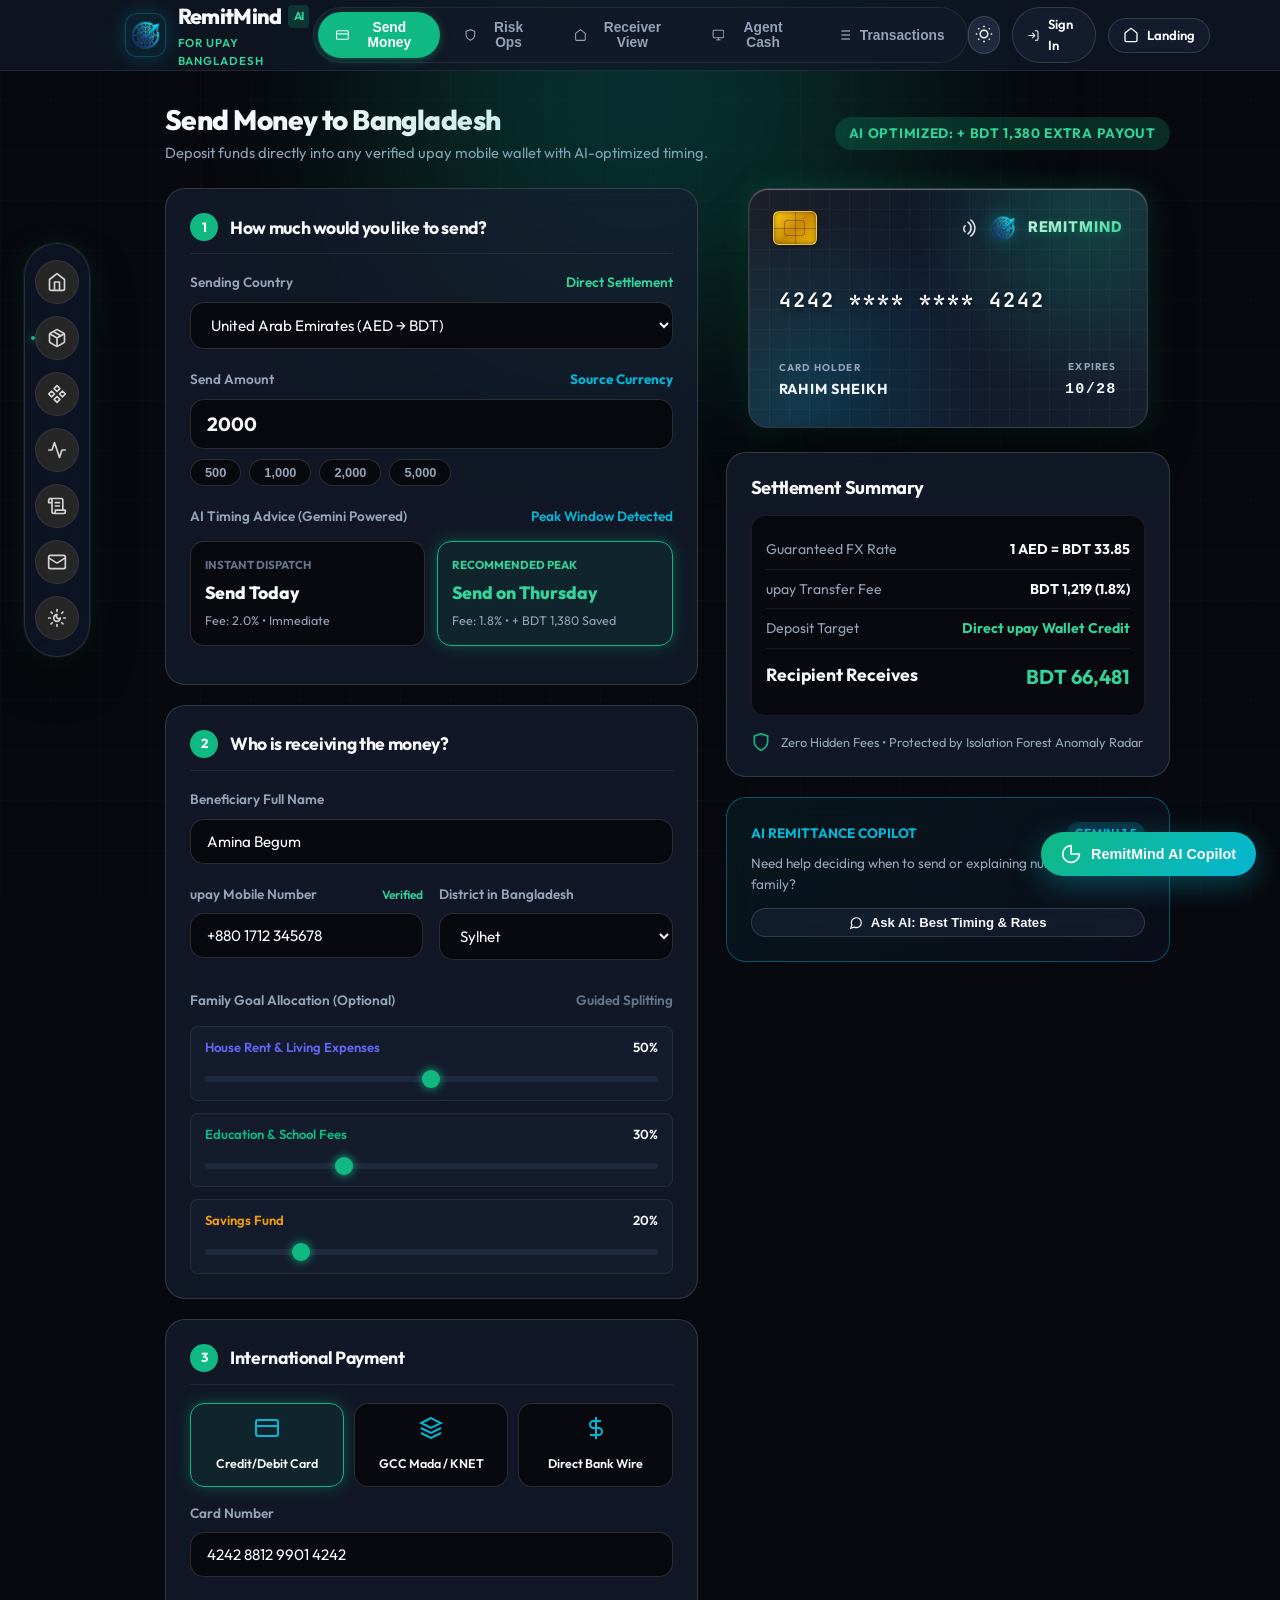
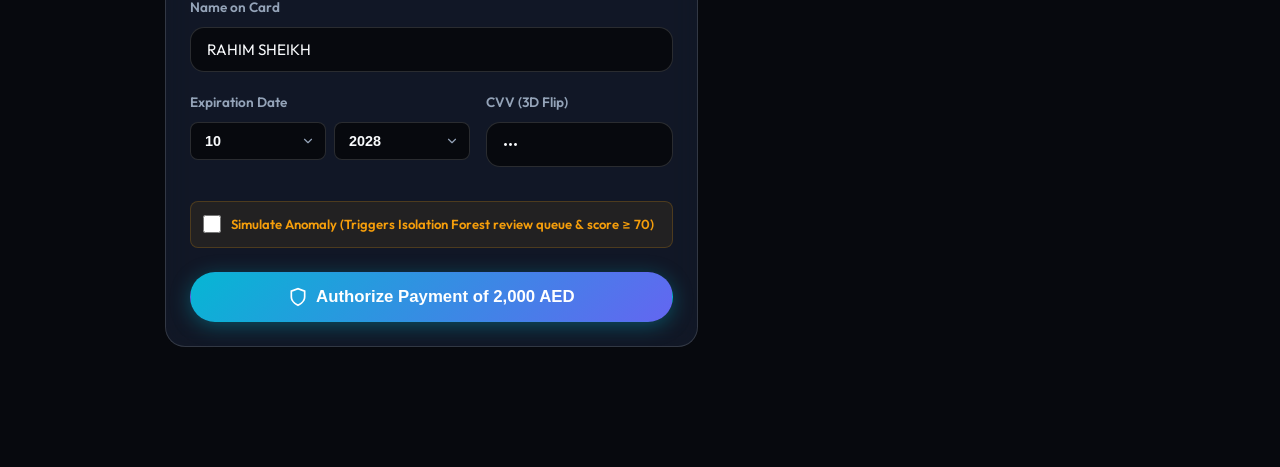
==== commit 3e527bb2: "feat: complete RemitMind platform with login page, AI intelligence and payment gateway" ====
--- a/frontend/app.html
+++ b/frontend/app.html
@@ -11,9 +11,13 @@
   <link rel="preconnect" href="https://fonts.gstatic.com" crossorigin>
   <link href="https://fonts.googleapis.com/css2?family=Inter:wght@400;500;600;700&family=JetBrains+Mono:wght@400;600&family=Outfit:wght@400;500;600;700;800&display=swap" rel="stylesheet">
 
+  <!-- Favicon -->
+  <link rel="icon" type="image/png" href="assets/favicon.png">
+
   <!-- Stylesheets -->
   <link rel="stylesheet" href="css/style.css">
   <link rel="stylesheet" href="css/app.css">
+  <link rel="stylesheet" href="css/credit_card.css">
 </head>
 <body>
 
@@ -28,9 +32,7 @@
         <div class="app-brand">
           <a href="index.html" class="nav-logo" title="Back to Landing Page">
             <div class="logo-icon">
-              <svg viewBox="0 0 24 24" fill="none" stroke="currentColor" stroke-width="2.5" stroke-linecap="round" stroke-linejoin="round">
-                <path d="M12 2v20M17 5H9.5a3.5 3.5 0 0 0 0 7h5a3.5 3.5 0 0 1 0 7H6"/>
-              </svg>
+              <img src="assets/remitmind-emblem.png" alt="RemitMind AI Logo" class="brand-logo-img">
             </div>
             <div class="logo-text-group">
               <span class="logo-title">RemitMind <span style="font-size:0.72rem; background:rgba(16,185,129,0.2); color:var(--upay-emerald-light); padding:2px 6px; border-radius:4px; font-weight:700;">AI</span></span>
@@ -86,6 +88,20 @@
             </span>
           </button>
 
+          <!-- User Profile / Session Badge -->
+          <div class="user-session-badge" id="user-session-badge" style="display:none; align-items:center; gap:0.5rem; background:rgba(255,255,255,0.06); padding:4px 10px; border-radius:9999px; border:1px solid var(--border-subtle); font-size:0.8rem;">
+            <div style="width:22px; height:22px; border-radius:50%; background:linear-gradient(135deg, #2563eb, #6366f1); display:flex; align-items:center; justify-content:center; color:white; font-size:0.7rem; font-weight:700;" id="user-avatar-initial">G</div>
+            <span style="font-weight:600; color:var(--text-primary);" id="user-display-name">Gajiul Islam (Dubai)</span>
+            <a href="login.html?logout=true" title="Log out / Switch persona" style="color:var(--text-muted); margin-left:4px; display:flex; align-items:center; text-decoration:none;">
+              <svg width="14" height="14" viewBox="0 0 24 24" fill="none" stroke="currentColor" stroke-width="2"><path d="M9 21H5a2 2 0 0 1-2-2V5a2 2 0 0 1 2-2h4"/><polyline points="16 17 21 12 16 7"/><line x1="21" y1="12" x2="9" y2="12"/></svg>
+            </a>
+          </div>
+
+          <a href="login.html" class="btn btn-secondary btn-sm" id="btn-app-login" title="Sign In">
+            <svg width="15" height="15" viewBox="0 0 24 24" fill="none" stroke="currentColor" stroke-width="2"><path d="M15 3h4a2 2 0 0 1 2 2v14a2 2 0 0 1-2 2h-4"/><polyline points="10 17 15 12 10 7"/><line x1="15" y1="12" x2="3" y2="12"/></svg>
+            <span>Sign In</span>
+          </a>
+
           <a href="index.html" class="btn btn-secondary btn-sm" title="Return to Landing Page">
             <svg width="16" height="16" viewBox="0 0 24 24" fill="none" stroke="currentColor" stroke-width="2"><path d="M3 9l9-7 9 7v11a2 2 0 0 1-2 2H5a2 2 0 0 1-2-2z"/></svg>
             <span>Landing</span>
@@ -269,24 +285,51 @@
               </div>
 
               <div class="form-group">
+                <label for="card-number" class="form-label">Card Number</label>
+                <input type="text" id="card-number" class="form-input" value="4242 8812 9901 4242" maxlength="19" placeholder="16-digit card number" autocomplete="off">
+                <div id="card-number-error" class="card-error-text">Please enter a valid 16-digit card number</div>
+              </div>
+
+              <div class="form-group">
                 <label for="card-holder" class="form-label">Name on Card</label>
-                <input type="text" id="card-holder" class="form-input" value="Rahim Sheikh" placeholder="Full name on card">
-              </div>
-
-              <div class="form-group">
-                <label for="card-number" class="form-label">Card Number</label>
-                <input type="text" id="card-number" class="form-input" value="4242 8812 9901 4242" maxlength="19" placeholder="16-digit card number">
-              </div>
-
-              <div style="display:grid; grid-template-columns:1fr 1fr; gap:16px;">
+                <input type="text" id="card-holder" class="form-input" value="RAHIM SHEIKH" placeholder="Full name on card" autocomplete="off">
+              </div>
+
+              <div style="display:grid; grid-template-columns:1.2fr 0.8fr; gap:16px;">
                 <div class="form-group">
-                  <label for="card-expiry" class="form-label">Expiry Date</label>
-                  <input type="text" id="card-expiry" class="form-input" value="10/28" maxlength="5" placeholder="MM/YY">
+                  <label class="form-label">Expiration Date</label>
+                  <div class="card-expiry-select-group">
+                    <select id="expiration_month" class="card-form-select">
+                      <option value="01">01</option>
+                      <option value="02">02</option>
+                      <option value="03">03</option>
+                      <option value="04">04</option>
+                      <option value="05">05</option>
+                      <option value="06">06</option>
+                      <option value="07">07</option>
+                      <option value="08">08</option>
+                      <option value="09">09</option>
+                      <option value="10" selected>10</option>
+                      <option value="11">11</option>
+                      <option value="12">12</option>
+                    </select>
+                    <select id="expiration_year" class="card-form-select">
+                      <option value="2025">2025</option>
+                      <option value="2026">2026</option>
+                      <option value="2027">2027</option>
+                      <option value="2028" selected>2028</option>
+                      <option value="2029">2029</option>
+                      <option value="2030">2030</option>
+                      <option value="2031">2031</option>
+                      <option value="2032">2032</option>
+                    </select>
+                  </div>
+                  <input type="hidden" id="card-expiry" value="10/28">
                 </div>
 
                 <div class="form-group">
-                  <label for="card-cvv" class="form-label">Security Code (CVV)</label>
-                  <input type="password" id="card-cvv" class="form-input" value="789" maxlength="4" placeholder="CVC/CVV">
+                  <label for="card-cvv" class="form-label">CVV (3D Flip)</label>
+                  <input type="password" id="card-cvv" class="form-input" value="789" maxlength="4" placeholder="CVC" autocomplete="off">
                 </div>
               </div>
 
@@ -310,23 +353,69 @@
 
           <!-- Right Column: Card Preview & Order Summary -->
           <div>
-            <!-- Virtual Card Visual Preview -->
-            <div class="virtual-card">
-              <div class="card-top">
-                <div class="card-chip"></div>
-                <div class="card-brand">VISA GOLD</div>
-              </div>
-
-              <div class="card-number-display" id="disp-card-number">4242 8812 9901 4242</div>
-
-              <div class="card-bottom">
-                <div>
-                  <div style="font-size:0.65rem; color:#94a3b8; text-transform:uppercase;">Cardholder</div>
-                  <div class="card-holder-name" id="disp-card-holder">RAHIM SHEIKH</div>
-                </div>
-                <div>
-                  <div style="font-size:0.65rem; color:#94a3b8; text-transform:uppercase;">Expires</div>
-                  <div class="card-expiry-val" id="disp-card-expiry">10/28</div>
+            <!-- Interactive 3D Credit Card (21st.dev / rahil1202) -->
+            <div class="card-3d-wrapper">
+              <div class="card" id="creditCard" title="Click to flip card">
+                <!-- Front Face -->
+                <div class="card__front">
+                  <div class="card-hologram-mesh"></div>
+                  <!-- Gliding Highlight Box -->
+                  <div id="highlight" class="hidden"></div>
+
+                  <!-- Front Top: EMV Chip & Contactless & Brand -->
+                  <div class="card-front-top">
+                    <div class="card-emv-chip">
+                      <div class="card-emv-chip-core"></div>
+                    </div>
+                    <div class="card-top-badges">
+                      <svg class="card-contactless-icon" viewBox="0 0 24 24" fill="none" stroke="currentColor" stroke-width="2" stroke-linecap="round">
+                        <path d="M8.5 16.5a5 5 0 0 1 0-7"/>
+                        <path d="M12 19a8.5 8.5 0 0 0 0-14"/>
+                        <path d="M15.5 21.5a12 12 0 0 0 0-19"/>
+                      </svg>
+                      <div class="card-brand-logo">
+                        <img src="assets/remitmind-emblem.png" alt="RemitMind" style="width:26px; height:26px; object-fit:contain; filter:drop-shadow(0 0 8px rgba(6,182,212,0.6));">
+                        <span style="font-size:0.92rem; font-weight:800; color:#fff; letter-spacing:0.06em; margin-left:6px;">REMITMIND</span>
+                      </div>
+                    </div>
+                  </div>
+
+                  <!-- 16-Slot Rolling Number Row -->
+                  <div class="card-number-wrapper">
+                    <div id="card_number_slots">
+                      <!-- Rendered dynamically by credit_card.js with rolling animations -->
+                    </div>
+                  </div>
+
+                  <!-- Front Bottom: Cardholder & Expiration -->
+                  <div class="card-front-bottom">
+                    <div class="card-field-group">
+                      <span class="card-field-label">Card Holder</span>
+                      <span id="card_holder_display">RAHIM SHEIKH</span>
+                    </div>
+                    <div class="card-field-group" style="text-align:right;">
+                      <span class="card-field-label">Expires</span>
+                      <div class="card-expires-wrapper">
+                        <span id="card_expires_month_display">10</span>/<span id="card_expires_year_display">28</span>
+                      </div>
+                    </div>
+                  </div>
+                </div>
+
+                <!-- Back Face (Flips on CVV Focus or Click) -->
+                <div class="card__back">
+                  <div class="card-hologram-mesh"></div>
+                  <div class="card-back-magnetic-strip"></div>
+                  <div class="card-back-cvv-section">
+                    <div class="card-back-cvv-label">CVV / Security Code</div>
+                    <div class="card-back-signature-bar">
+                      <span id="card_cvv_display">***</span>
+                    </div>
+                  </div>
+                  <div class="card-back-disclaimer">
+                    <span style="max-width:250px;">Authorized for instant remittance clearance via RemitMind AI Core.</span>
+                    <div class="card-back-hologram-seal"></div>
+                  </div>
                 </div>
               </div>
             </div>
@@ -693,8 +782,8 @@
   <div class="copilot-drawer" id="copilot-drawer">
     <div class="copilot-header">
       <div class="copilot-title-group">
-        <div class="logo-icon" style="width:30px; height:30px; border-radius:8px;">
-          <svg width="16" height="16" viewBox="0 0 24 24" fill="none" stroke="white" stroke-width="2.5"><path d="M12 2v20M17 5H9.5a3.5 3.5 0 0 0 0 7h5a3.5 3.5 0 0 1 0 7H6"/></svg>
+        <div class="logo-icon" style="width:30px; height:30px; border-radius:8px; padding:2px;">
+          <img src="assets/remitmind-emblem.png" alt="RemitMind AI" class="brand-logo-img">
         </div>
         <div>
           <div style="font-weight:700; font-size:0.9rem; color:var(--text-primary);">RemitMind Copilot</div>
@@ -856,7 +945,180 @@
     </div>
   </div>
 
+  <!-- Apple Style Dock Navigation Bar -->
+  <div class="apple-dock-wrapper" id="apple-dock-nav">
+    <div class="apple-dock" role="navigation" aria-label="Apple Style Navigation Dock">
+      <!-- 1. Home -->
+      <a href="index.html" class="dock-item" data-title="Home" id="dock-home" aria-label="Landing Page">
+        <span class="dock-label">Home</span>
+        <span class="dock-icon">
+          <svg viewBox="0 0 24 24" fill="none" stroke="currentColor" stroke-width="2" stroke-linecap="round" stroke-linejoin="round">
+            <path d="m3 9 9-7 9 7v11a2 2 0 0 1-2 2H5a2 2 0 0 1-2-2z"/>
+            <polyline points="9 22 9 12 15 12 15 22"/>
+          </svg>
+        </span>
+      </a>
+
+      <!-- 2. Products (Send Money) -->
+      <button type="button" class="dock-item active" data-title="Products" id="dock-products" aria-label="Send Money">
+        <span class="dock-label">Products</span>
+        <span class="dock-icon">
+          <svg viewBox="0 0 24 24" fill="none" stroke="currentColor" stroke-width="2" stroke-linecap="round" stroke-linejoin="round">
+            <path d="m16.5 9.4-9-5.19M21 16V8a2 2 0 0 0-1-1.73l-7-4a2 2 0 0 0-2 0l-7 4A2 2 0 0 0 3 8v8a2 2 0 0 0 1 1.73l7 4a2 2 0 0 0 2 0l7-4A2 2 0 0 0 21 16z"/>
+            <polyline points="3.27 6.96 12 12.01 20.73 6.96"/>
+            <line x1="12" y1="22.08" x2="12" y2="12"/>
+          </svg>
+        </span>
+      </button>
+
+      <!-- 3. Components (Receiver Statement & Corridors) -->
+      <button type="button" class="dock-item" data-title="Components" id="dock-components" aria-label="Receiver Components">
+        <span class="dock-label">Components</span>
+        <span class="dock-icon">
+          <svg viewBox="0 0 24 24" fill="none" stroke="currentColor" stroke-width="2" stroke-linecap="round" stroke-linejoin="round">
+            <path d="M5.5 8.5 9 12l-3.5 3.5L2 12l3.5-3.5Z"/>
+            <path d="m12 2 3.5 3.5L12 9 8.5 5.5 12 2Z"/>
+            <path d="M18.5 8.5 22 12l-3.5 3.5L15 12l3.5-3.5Z"/>
+            <path d="m12 15 3.5 3.5L12 22l-3.5-3.5L12 15Z"/>
+          </svg>
+        </span>
+      </button>
+
+      <!-- 4. Activity (Risk Ops Radar) -->
+      <button type="button" class="dock-item" data-title="Activity" id="dock-activity" aria-label="Risk Ops Activity">
+        <span class="dock-label">Activity</span>
+        <span class="dock-icon">
+          <svg viewBox="0 0 24 24" fill="none" stroke="currentColor" stroke-width="2" stroke-linecap="round" stroke-linejoin="round">
+            <path d="M22 12h-4l-3 9L9 3l-3 9H2"/>
+          </svg>
+        </span>
+      </button>
+
+      <!-- 5. Change Log -->
+      <button type="button" class="dock-item" data-title="Change Log" id="dock-changelog" aria-label="Change Log">
+        <span class="dock-label">Change Log</span>
+        <span class="dock-icon">
+          <svg viewBox="0 0 24 24" fill="none" stroke="currentColor" stroke-width="2" stroke-linecap="round" stroke-linejoin="round">
+            <path d="M8 21h12a2 2 0 0 0 2-2v-2H10v2a2 2 0 1 1-4 0V5a2 2 0 1 0-4 0v3h4"/>
+            <path d="M19 17V5a2 2 0 0 0-2-2H4"/>
+            <path d="M15 8h-5"/>
+            <path d="M15 12h-5"/>
+          </svg>
+        </span>
+      </button>
+
+      <!-- 6. Email -->
+      <button type="button" class="dock-item" data-title="Email" id="dock-email" aria-label="Contact Email">
+        <span class="dock-label">Email</span>
+        <span class="dock-icon">
+          <svg viewBox="0 0 24 24" fill="none" stroke="currentColor" stroke-width="2" stroke-linecap="round" stroke-linejoin="round">
+            <rect width="20" height="16" x="2" y="4" rx="2"/>
+            <path d="m22 7-8.97 5.7a1.94 1.94 0 0 1-2.06 0L2 7"/>
+          </svg>
+        </span>
+      </button>
+
+      <!-- 7. Theme -->
+      <button type="button" class="dock-item" data-title="Theme" id="dock-theme" aria-label="Toggle Theme">
+        <span class="dock-label">Theme</span>
+        <span class="dock-icon">
+          <svg viewBox="0 0 24 24" fill="none" stroke="currentColor" stroke-width="2" stroke-linecap="round" stroke-linejoin="round">
+            <path d="M12 8a2.83 2.83 0 0 0 4 4 4 4 0 1 1-4-4"/>
+            <path d="M12 2v2"/>
+            <path d="M12 20v2"/>
+            <path d="m4.9 4.9 1.4 1.4"/>
+            <path d="m17.7 17.7 1.4 1.4"/>
+            <path d="M2 12h2"/>
+            <path d="M20 12h2"/>
+            <path d="m6.3 17.7-1.4 1.4"/>
+            <path d="m19.1 4.9-1.4 1.4"/>
+          </svg>
+        </span>
+      </button>
+    </div>
+  </div>
+
+  <!-- Change Log Modal -->
+  <div class="dock-modal" id="dock-changelog-modal" aria-hidden="true" role="dialog">
+    <div class="dock-modal-backdrop"></div>
+    <div class="dock-modal-dialog">
+      <div class="dock-modal-header">
+        <h3>
+          <svg width="20" height="20" viewBox="0 0 24 24" fill="none" stroke="var(--upay-emerald)" stroke-width="2"><path d="M8 21h12a2 2 0 0 0 2-2v-2H10v2a2 2 0 1 1-4 0V5a2 2 0 1 0-4 0v3h4"/><path d="M19 17V5a2 2 0 0 0-2-2H4"/><path d="M15 8h-5"/><path d="M15 12h-5"/></svg>
+          RemitMind Platform Change Log
+        </h3>
+        <button type="button" class="dock-modal-close" aria-label="Close dialog">&times;</button>
+      </div>
+      <div class="dock-modal-body">
+        <div class="changelog-list">
+          <div class="changelog-entry">
+            <span class="changelog-tag">v2.4.0 &bull; Latest Production</span>
+            <div class="changelog-title">Apple Style Dock & Multi-Tab Routing</div>
+            <div class="changelog-desc">Integrated frosted glassmorphism Apple Style Dock navigation with macOS fluid spring magnification, floating DockLabel tooltips, dynamic theme synchronization, and instant modal panels.</div>
+          </div>
+          <div class="changelog-entry">
+            <span class="changelog-tag">v2.3.0</span>
+            <div class="changelog-title">Hybrid Anomaly Radar & SAR Forensic Generator</div>
+            <div class="changelog-desc">Deployed unsupervised Isolation Forest combined with deterministic rule heuristics. Added one-click Suspicious Activity Report (SAR) briefings grounded in real feature impact scores.</div>
+          </div>
+          <div class="changelog-entry">
+            <span class="changelog-tag">v2.2.0</span>
+            <div class="changelog-title">Plain Bangla Statement Synthesizer (Zero Jargon)</div>
+            <div class="changelog-desc">Empowered rural recipients in Sylhet & Chittagong with clear, jargon-free Bangla financial explanations and browser-native voice synthesis.</div>
+          </div>
+          <div class="changelog-entry">
+            <span class="changelog-tag">v2.0.0</span>
+            <div class="changelog-title">7-Day Agent Cash-Out Forecast & Eid Rush Multipliers</div>
+            <div class="changelog-desc">Added gradient boosted demand forecasting for 1,200+ rural upay agent points with automated pre-surge rebalance thresholds.</div>
+          </div>
+        </div>
+      </div>
+    </div>
+  </div>
+
+  <!-- Email Modal -->
+  <div class="dock-modal" id="dock-email-modal" aria-hidden="true" role="dialog">
+    <div class="dock-modal-backdrop"></div>
+    <div class="dock-modal-dialog">
+      <div class="dock-modal-header">
+        <h3>
+          <svg width="20" height="20" viewBox="0 0 24 24" fill="none" stroke="var(--ai-cyan)" stroke-width="2"><rect width="20" height="16" x="2" y="4" rx="2"/><path d="m22 7-8.97 5.7a1.94 1.94 0 0 1-2.06 0L2 7"/></svg>
+          Contact RemitMind Operations & Support
+        </h3>
+        <button type="button" class="dock-modal-close" aria-label="Close dialog">&times;</button>
+      </div>
+      <div class="dock-modal-body">
+        <p style="margin-top:0; margin-bottom:18px; font-size:0.88rem; color:var(--text-secondary);">
+          Direct communication channel with the upay AI Remittance Operations Center in Dhaka.
+        </p>
+        <form id="dock-email-form">
+          <div class="dock-form-group">
+            <label for="dock-sender-name">Your Name</label>
+            <input type="text" id="dock-sender-name" placeholder="e.g. Rahim Sheikh (Dubai) or Nusrat Jahan (HQ)" required>
+          </div>
+          <div class="dock-form-group">
+            <label for="dock-sender-email">Official Email Address</label>
+            <input type="email" id="dock-sender-email" placeholder="name@domain.com" required>
+          </div>
+          <div class="dock-form-group">
+            <label for="dock-sender-subject">Subject Department</label>
+            <input type="text" id="dock-sender-subject" placeholder="Risk Escalation / Rate Inquiry / Agent Liquidity" required>
+          </div>
+          <div class="dock-form-group">
+            <label for="dock-sender-message">Message Details</label>
+            <textarea id="dock-sender-message" placeholder="Provide transaction ID, corridor details, or operational inquiry..." required></textarea>
+          </div>
+          <button type="submit" class="btn btn-glow btn-block" style="margin-top:10px;">
+            <span>Transmit Secure Notification</span>
+          </button>
+        </form>
+      </div>
+    </div>
+  </div>
+
   <!-- App Script -->
+  <script src="js/credit_card.js"></script>
   <script src="js/main_app.js"></script>
+  <script src="js/dock.js"></script>
 </body>
 </html>
--- a/frontend/css/style.css
+++ b/frontend/css/style.css
@@ -189,6 +189,21 @@
   z-index: 1;
 }
 
+/* Ensure generous clearance and balanced breathing room on both sides
+   so the left-side vertical dock never touches or connects with any text.
+   Provides a clean gap on both the left (screen edge to dock) and right (dock to text),
+   as well as balanced breathing room on the right side of the page. */
+@media (min-width: 769px) {
+  .apple-dock-wrapper {
+    left: 24px;
+  }
+
+  .container {
+    padding-left: clamp(125px, 9.5vw, 160px);
+    padding-right: clamp(40px, 5.5vw, 90px);
+  }
+}
+
 /* Ticker Bar */
 .ticker-bar {
   background: var(--bg-secondary);
@@ -258,15 +273,31 @@
 }
 
 .logo-icon {
-  width: 42px;
-  height: 42px;
+  width: 44px;
+  height: 44px;
   border-radius: 12px;
-  background: linear-gradient(135deg, var(--upay-emerald) 0%, var(--ai-cyan) 100%);
+  background: rgba(6, 182, 212, 0.08);
+  border: 1px solid rgba(6, 182, 212, 0.28);
   display: flex;
   align-items: center;
   justify-content: center;
-  box-shadow: 0 0 20px var(--upay-emerald-glow);
+  box-shadow: 0 0 20px rgba(6, 182, 212, 0.25);
   position: relative;
+  padding: 4px;
+  transition: transform var(--transition-fast), box-shadow var(--transition-fast);
+}
+
+.logo-icon:hover {
+  transform: scale(1.05);
+  box-shadow: 0 0 26px rgba(6, 182, 212, 0.45);
+}
+
+.logo-icon img,
+.brand-logo-img {
+  width: 100%;
+  height: 100%;
+  object-fit: contain;
+  display: block;
 }
 
 .logo-icon svg {
@@ -1201,6 +1232,45 @@
   color: white;
 }
 
+.audio-preview-btn.playing {
+  background: linear-gradient(135deg, var(--upay-emerald) 0%, var(--ai-cyan) 100%);
+  color: white;
+  border-color: transparent;
+  box-shadow: 0 0 20px var(--upay-emerald-glow);
+  animation: audioPulse 1.5s infinite;
+}
+
+@keyframes audioPulse {
+  0% { box-shadow: 0 0 0 0 rgba(16, 185, 129, 0.6); }
+  70% { box-shadow: 0 0 0 8px rgba(16, 185, 129, 0); }
+  100% { box-shadow: 0 0 0 0 rgba(16, 185, 129, 0); }
+}
+
+.voice-wave-bars {
+  display: inline-flex;
+  align-items: center;
+  gap: 3px;
+  height: 14px;
+  margin-right: 4px;
+}
+
+.voice-wave-bar {
+  width: 3px;
+  height: 100%;
+  background: currentColor;
+  border-radius: 2px;
+  animation: waveBar 0.8s ease-in-out infinite alternate;
+}
+.voice-wave-bar:nth-child(1) { animation-delay: 0.1s; height: 50%; }
+.voice-wave-bar:nth-child(2) { animation-delay: 0.3s; height: 100%; }
+.voice-wave-bar:nth-child(3) { animation-delay: 0.2s; height: 75%; }
+.voice-wave-bar:nth-child(4) { animation-delay: 0.4s; height: 60%; }
+
+@keyframes waveBar {
+  0% { transform: scaleY(0.25); }
+  100% { transform: scaleY(1); }
+}
+
 /* Tab 4: Agent Liquidity Bars */
 .agent-bars-container {
   display: grid;
@@ -1373,79 +1443,11 @@
   color: var(--text-primary);
 }
 
-/* API Section */
-.api-section {
-  padding: 80px 0;
-}
-
-.code-container {
-  background: #06090e;
-  border: 1px solid var(--border-medium);
-  border-radius: var(--radius-lg);
-  overflow: hidden;
-  box-shadow: var(--shadow-lg);
-}
-
-.code-top-bar {
-  display: flex;
-  align-items: center;
-  justify-content: space-between;
-  padding: 14px 20px;
-  background: rgba(18, 24, 38, 0.9);
-  border-bottom: 1px solid var(--border-subtle);
-}
-
-.code-dots {
-  display: flex;
-  gap: 8px;
-}
-
-.code-dot {
-  width: 10px;
-  height: 10px;
-  border-radius: 50%;
-}
-
-.code-dot.red { background: #ef4444; }
-.code-dot.yellow { background: #f59e0b; }
-.code-dot.green { background: #10b981; }
-
-.api-tabs-nav {
-  display: flex;
-  gap: 8px;
-}
-
-.api-tab-btn {
-  background: transparent;
-  border: none;
-  padding: 6px 14px;
-  border-radius: var(--radius-sm);
-  color: #94a3b8;
-  font-size: 0.82rem;
-  font-family: var(--font-mono);
-  cursor: pointer;
-  transition: var(--transition-fast);
-}
-
-.api-tab-btn.active {
-  background: rgba(16, 185, 129, 0.2);
-  color: #34d399;
-}
-
-.code-content {
-  padding: 24px;
-  font-family: var(--font-mono);
-  font-size: 0.88rem;
-  line-height: 1.6;
-  color: #e2e8f0;
-  overflow-x: auto;
-}
-
 /* Footer */
 .footer {
   background: var(--bg-secondary);
   border-top: 1px solid var(--border-subtle);
-  padding: 60px 0 30px 0;
+  padding: 60px 0 100px 0;
   color: var(--text-secondary);
   font-size: 0.9rem;
 }
@@ -1523,3 +1525,403 @@
   from { transform: translateX(100%); opacity: 0; }
   to { transform: translateX(0); opacity: 1; }
 }
+
+/* ==========================================================================
+   Apple Style Dock Component (Shifted to Left Side)
+   macOS-Style Magnification, Vertical Left Dock, Floating DockLabel & Modals
+   ========================================================================== */
+
+.apple-dock-wrapper {
+  position: fixed;
+  left: 24px;
+  top: 50%;
+  transform: translateY(-50%);
+  bottom: auto;
+  z-index: 9999;
+  pointer-events: none;
+  padding: 0;
+  max-height: 90vh;
+}
+
+.apple-dock {
+  pointer-events: auto;
+  display: flex;
+  flex-direction: column;
+  align-items: center;
+  gap: 12px;
+  padding: 16px 10px;
+  background: rgba(15, 23, 42, 0.78);
+  backdrop-filter: blur(24px) saturate(180%);
+  -webkit-backdrop-filter: blur(24px) saturate(180%);
+  border: 1px solid rgba(255, 255, 255, 0.12);
+  border-radius: 9999px;
+  box-shadow: 
+    0 24px 50px -12px rgba(0, 0, 0, 0.6),
+    0 0 0 1px rgba(255, 255, 255, 0.06),
+    0 0 30px rgba(16, 185, 129, 0.12);
+  transition: background 0.3s ease, border-color 0.3s ease, box-shadow 0.3s ease;
+  user-select: none;
+}
+
+/* Light Mode Dock Palette */
+[data-theme="light"] .apple-dock {
+  background: rgba(255, 255, 255, 0.84);
+  border-color: rgba(0, 0, 0, 0.08);
+  box-shadow: 
+    0 20px 40px -10px rgba(0, 0, 0, 0.15),
+    0 0 0 1px rgba(0, 0, 0, 0.04),
+    0 0 25px rgba(16, 185, 129, 0.08);
+}
+
+.dock-item {
+  position: relative;
+  width: 44px;
+  height: 44px;
+  aspect-ratio: 1 / 1;
+  border-radius: 9999px;
+  display: flex;
+  align-items: center;
+  justify-content: center;
+  text-decoration: none;
+  border: none;
+  outline: none;
+  cursor: pointer;
+  transform-origin: center left;
+  transition: transform 0.18s cubic-bezier(0.2, 0, 0.2, 1), background 0.2s ease, color 0.2s ease, box-shadow 0.2s ease;
+  
+  /* Dark Mode Default */
+  background: #262626; /* neutral-800 */
+  color: #d4d4d4;      /* neutral-300 */
+  border: 1px solid rgba(255, 255, 255, 0.08);
+}
+
+/* Light Mode Item */
+[data-theme="light"] .dock-item {
+  background: #e5e7eb; /* gray-200 */
+  color: #525252;      /* neutral-600 */
+  border-color: rgba(0, 0, 0, 0.06);
+}
+
+.dock-item:hover {
+  background: #404040;
+  color: #ffffff;
+  box-shadow: 0 8px 20px rgba(0, 0, 0, 0.35);
+}
+
+[data-theme="light"] .dock-item:hover {
+  background: #d1d5db;
+  color: #171717;
+  box-shadow: 0 8px 16px rgba(0, 0, 0, 0.12);
+}
+
+/* Active indicator dot on left side */
+.dock-item.active::after {
+  content: '';
+  position: absolute;
+  left: -5px;
+  top: 50%;
+  bottom: auto;
+  transform: translateY(-50%);
+  width: 4px;
+  height: 4px;
+  border-radius: 50%;
+  background: var(--upay-emerald);
+  box-shadow: 0 0 8px var(--upay-emerald);
+}
+
+/* Dock Icon SVG container */
+.dock-icon {
+  width: 22px;
+  height: 22px;
+  display: flex;
+  align-items: center;
+  justify-content: center;
+  pointer-events: none;
+}
+
+.dock-icon svg {
+  width: 20px;
+  height: 20px;
+  stroke-width: 2;
+  transition: transform 0.2s ease;
+}
+
+/* Floating DockLabel Tooltip (Appears to the right of the vertical left dock) */
+.dock-label {
+  position: absolute;
+  top: 50%;
+  left: calc(100% + 14px);
+  transform: translateY(-50%) translateX(-6px);
+  opacity: 0;
+  pointer-events: none;
+  font-size: 11px;
+  font-weight: 600;
+  letter-spacing: 0.02em;
+  padding: 4px 10px;
+  border-radius: 8px;
+  white-space: nowrap;
+  background: rgba(15, 23, 42, 0.94);
+  color: #f8fafc;
+  border: 1px solid rgba(255, 255, 255, 0.12);
+  box-shadow: 0 6px 16px rgba(0, 0, 0, 0.45);
+  backdrop-filter: blur(10px);
+  -webkit-backdrop-filter: blur(10px);
+  transition: opacity 0.2s cubic-bezier(0.16, 1, 0.3, 1), transform 0.2s cubic-bezier(0.16, 1, 0.3, 1);
+  z-index: 10001;
+}
+
+[data-theme="light"] .dock-label {
+  background: rgba(255, 255, 255, 0.95);
+  color: #1f2937;
+  border-color: rgba(0, 0, 0, 0.1);
+  box-shadow: 0 4px 14px rgba(0, 0, 0, 0.12);
+}
+
+.dock-item:hover .dock-label {
+  opacity: 1;
+  transform: translateY(-50%) translateX(0);
+}
+
+/* Tooltip Little Arrow pointing to the left toward the icon */
+.dock-label::after {
+  content: '';
+  position: absolute;
+  top: 50%;
+  left: -4px;
+  bottom: auto;
+  transform: translateY(-50%) rotate(45deg);
+  width: 6px;
+  height: 6px;
+  background: inherit;
+  border-left: 1px solid inherit;
+  border-bottom: 1px solid inherit;
+  border-right: none;
+  border-top: none;
+}
+
+/* Responsive adjustment for Mobile screens (dock reverts to bottom) */
+@media (max-width: 768px) {
+  .apple-dock-wrapper {
+    top: auto;
+    bottom: 12px;
+    left: 50%;
+    transform: translateX(-50%);
+    max-width: calc(100vw - 32px);
+    padding: 0 8px;
+  }
+  .apple-dock {
+    flex-direction: row;
+    align-items: flex-end;
+    gap: 8px;
+    padding: 8px 12px 10px 12px;
+  }
+  .dock-item {
+    width: 38px;
+    height: 38px;
+    transform-origin: bottom center;
+  }
+  .dock-item.active::after {
+    left: 50%;
+    top: auto;
+    bottom: -6px;
+    transform: translateX(-50%);
+  }
+  .dock-icon svg {
+    width: 18px;
+    height: 18px;
+  }
+  .dock-label {
+    display: none; /* Hide hover labels on touch devices */
+  }
+}
+
+/* ==========================================================================
+   Dock Modals (Change Log & Email)
+   ========================================================================== */
+
+.dock-modal {
+  position: fixed;
+  top: 0;
+  left: 0;
+  width: 100%;
+  height: 100%;
+  display: flex;
+  align-items: center;
+  justify-content: center;
+  z-index: 10005;
+  opacity: 0;
+  pointer-events: none;
+  transition: opacity 0.25s ease;
+}
+
+.dock-modal.active {
+  opacity: 1;
+  pointer-events: auto;
+}
+
+.dock-modal-backdrop {
+  position: absolute;
+  top: 0;
+  left: 0;
+  width: 100%;
+  height: 100%;
+  background: rgba(3, 7, 18, 0.7);
+  backdrop-filter: blur(12px);
+  -webkit-backdrop-filter: blur(12px);
+}
+
+.dock-modal-dialog {
+  position: relative;
+  z-index: 2;
+  width: 90%;
+  max-width: 580px;
+  max-height: 85vh;
+  background: var(--bg-secondary);
+  border: 1px solid var(--border-medium);
+  border-radius: var(--radius-lg);
+  box-shadow: var(--shadow-lg), 0 0 40px rgba(16, 185, 129, 0.15);
+  display: flex;
+  flex-direction: column;
+  overflow: hidden;
+  animation: modalScaleUp 0.3s cubic-bezier(0.16, 1, 0.3, 1);
+}
+
+@keyframes modalScaleUp {
+  from { transform: scale(0.92) translateY(20px); opacity: 0; }
+  to { transform: scale(1) translateY(0); opacity: 1; }
+}
+
+.dock-modal-header {
+  display: flex;
+  align-items: center;
+  justify-content: space-between;
+  padding: 20px 24px;
+  border-bottom: 1px solid var(--border-subtle);
+  background: var(--bg-tertiary);
+}
+
+.dock-modal-header h3 {
+  display: flex;
+  align-items: center;
+  gap: 10px;
+  font-size: 1.15rem;
+  font-weight: 700;
+  color: var(--text-primary);
+  margin: 0;
+}
+
+.dock-modal-close {
+  background: rgba(255, 255, 255, 0.06);
+  border: 1px solid var(--border-subtle);
+  color: var(--text-muted);
+  width: 32px;
+  height: 32px;
+  border-radius: 50%;
+  display: flex;
+  align-items: center;
+  justify-content: center;
+  cursor: pointer;
+  transition: all 0.2s ease;
+}
+
+.dock-modal-close:hover {
+  background: rgba(255, 255, 255, 0.15);
+  color: var(--text-primary);
+  transform: rotate(90deg);
+}
+
+.dock-modal-body {
+  padding: 24px;
+  overflow-y: auto;
+  color: var(--text-secondary);
+  font-size: 0.92rem;
+  line-height: 1.6;
+}
+
+/* Changelog Timeline */
+.changelog-list {
+  display: flex;
+  flex-direction: column;
+  gap: 20px;
+}
+
+.changelog-entry {
+  border-left: 2px solid var(--upay-emerald);
+  padding-left: 16px;
+  position: relative;
+}
+
+.changelog-entry::before {
+  content: '';
+  position: absolute;
+  left: -6px;
+  top: 4px;
+  width: 10px;
+  height: 10px;
+  border-radius: 50%;
+  background: var(--upay-emerald);
+  box-shadow: 0 0 8px var(--upay-emerald);
+}
+
+.changelog-tag {
+  display: inline-block;
+  font-size: 0.75rem;
+  font-weight: 700;
+  padding: 2px 8px;
+  border-radius: 4px;
+  background: rgba(16, 185, 129, 0.15);
+  color: var(--upay-emerald-light);
+  margin-bottom: 6px;
+}
+
+.changelog-title {
+  font-size: 1rem;
+  font-weight: 700;
+  color: var(--text-primary);
+  margin-bottom: 4px;
+}
+
+.changelog-desc {
+  font-size: 0.85rem;
+  color: var(--text-secondary);
+}
+
+/* Email Contact Form */
+.dock-form-group {
+  margin-bottom: 16px;
+}
+
+.dock-form-group label {
+  display: block;
+  font-size: 0.82rem;
+  font-weight: 600;
+  color: var(--text-primary);
+  margin-bottom: 6px;
+}
+
+.dock-form-group input,
+.dock-form-group textarea {
+  width: 100%;
+  padding: 10px 14px;
+  border-radius: var(--radius-sm);
+  background: var(--bg-tertiary);
+  border: 1px solid var(--border-medium);
+  color: var(--text-primary);
+  font-family: inherit;
+  font-size: 0.9rem;
+  transition: border-color 0.2s ease, box-shadow 0.2s ease;
+  box-sizing: border-box;
+}
+
+.dock-form-group input:focus,
+.dock-form-group textarea:focus {
+  outline: none;
+  border-color: var(--upay-emerald);
+  box-shadow: 0 0 0 3px var(--upay-emerald-glow);
+}
+
+.dock-form-group textarea {
+  resize: vertical;
+  min-height: 90px;
+}
+
--- a/frontend/css/app.css
+++ b/frontend/css/app.css
@@ -85,10 +85,22 @@
 /* Main Content Area */
 .app-main {
   flex-grow: 1;
-  padding: 32px 24px;
+  padding: 32px 24px 100px 24px;
   max-width: 1200px;
   width: 100%;
   margin: 0 auto;
+}
+
+@media (min-width: 769px) {
+  .app-header {
+    padding-left: clamp(125px, 9.5vw, 160px);
+    padding-right: clamp(40px, 5.5vw, 90px);
+  }
+
+  .app-main {
+    padding-left: clamp(125px, 9.5vw, 160px);
+    padding-right: clamp(40px, 5.5vw, 90px);
+  }
 }
 
 .app-view {
--- a/frontend/css/credit_card.css
+++ b/frontend/css/credit_card.css
@@ -0,0 +1,469 @@
+/* ==========================================================================
+   Interactive 3D Credit Card Form Styles
+   Inspired by: rahil1202/credit-card-form (21st.dev / shadcn)
+   Engineered for: RemitMind / Upay AI Platform
+   ========================================================================== */
+
+/* --- 3D Perspective Scene Container --- */
+.card-3d-wrapper {
+  perspective: 1200px;
+  width: 100%;
+  max-width: 400px;
+  height: 240px;
+  margin: 0 auto 24px auto;
+  position: relative;
+  user-select: none;
+}
+
+/* --- Card Flipping Element --- */
+#creditCard.card {
+  width: 100%;
+  height: 100%;
+  position: relative;
+  transform-style: preserve-3d;
+  transition: transform 0.75s cubic-bezier(0.34, 1.56, 0.64, 1);
+  border-radius: 20px;
+  cursor: pointer;
+}
+
+#creditCard.card.flip {
+  transform: rotateY(180deg);
+}
+
+/* --- Card Faces (Front & Back) --- */
+.card__front,
+.card__back {
+  position: absolute;
+  inset: 0;
+  width: 100%;
+  height: 100%;
+  border-radius: 20px;
+  -webkit-backface-visibility: hidden;
+  backface-visibility: hidden;
+  overflow: hidden;
+  box-shadow: 
+    0 25px 50px -12px rgba(0, 0, 0, 0.65),
+    0 0 30px rgba(16, 185, 129, 0.2),
+    inset 0 1px 1px rgba(255, 255, 255, 0.35);
+  border: 1px solid rgba(255, 255, 255, 0.16);
+  background: linear-gradient(135deg, #090d16 0%, #111a2d 42%, #0a1122 100%);
+  color: #ffffff;
+}
+
+/* Holographic dynamic sheen overlay */
+.card__front::before,
+.card__back::before {
+  content: '';
+  position: absolute;
+  inset: 0;
+  background: 
+    radial-gradient(circle at 85% 15%, rgba(16, 185, 129, 0.22), transparent 45%),
+    radial-gradient(circle at 15% 85%, rgba(6, 182, 212, 0.18), transparent 45%),
+    linear-gradient(115deg, rgba(255, 255, 255, 0.08) 0%, transparent 40%, rgba(255, 255, 255, 0.05) 100%);
+  pointer-events: none;
+  z-index: 1;
+}
+
+/* Subtle circuit background pattern */
+.card-hologram-mesh {
+  position: absolute;
+  inset: 0;
+  opacity: 0.12;
+  background-image: 
+    linear-gradient(rgba(255, 255, 255, 0.3) 1px, transparent 1px),
+    linear-gradient(90deg, rgba(255, 255, 255, 0.3) 1px, transparent 1px);
+  background-size: 20px 20px;
+  pointer-events: none;
+  z-index: 1;
+}
+
+/* Front Face Inner Layout */
+.card__front {
+  padding: 22px 24px;
+  display: flex;
+  flex-direction: column;
+  justify-content: space-between;
+  z-index: 2;
+}
+
+/* --- Gliding Highlight Frame (#highlight) --- */
+#highlight {
+  position: absolute;
+  border: 2px solid #10b981;
+  border-radius: 10px;
+  background: rgba(16, 185, 129, 0.1);
+  box-shadow: 0 0 16px rgba(16, 185, 129, 0.45);
+  pointer-events: none;
+  transition: all 0.35s cubic-bezier(0.4, 0, 0.2, 1);
+  z-index: 4;
+}
+
+#highlight.hidden,
+#highlight:not([class*="highlight__"]) {
+  opacity: 0;
+  transform: scale(0.95);
+  pointer-events: none;
+}
+
+#highlight.highlight__number {
+  top: 92px;
+  left: 14px;
+  width: calc(100% - 28px);
+  height: 48px;
+  opacity: 1;
+  transform: scale(1);
+}
+
+#highlight.highlight__holder {
+  bottom: 14px;
+  left: 14px;
+  width: 60%;
+  height: 52px;
+  opacity: 1;
+  transform: scale(1);
+}
+
+#highlight.highlight__expire {
+  bottom: 14px;
+  right: 14px;
+  width: 30%;
+  height: 52px;
+  opacity: 1;
+  transform: scale(1);
+}
+
+#highlight.highlight__cvv {
+  opacity: 0;
+}
+
+/* --- Card Front Elements --- */
+.card-front-top {
+  display: flex;
+  justify-content: space-between;
+  align-items: center;
+  position: relative;
+  z-index: 3;
+}
+
+/* Authentic Gold EMV Chip */
+.card-emv-chip {
+  width: 44px;
+  height: 34px;
+  background: linear-gradient(135deg, #facc15 0%, #ca8a04 50%, #eab308 100%);
+  border-radius: 6px;
+  position: relative;
+  overflow: hidden;
+  box-shadow: inset 0 0 4px rgba(0, 0, 0, 0.45), 0 2px 5px rgba(0, 0, 0, 0.3);
+  border: 1px solid rgba(254, 240, 138, 0.4);
+}
+
+.card-emv-chip::before {
+  content: '';
+  position: absolute;
+  top: 50%;
+  left: 0;
+  right: 0;
+  height: 1px;
+  background: rgba(113, 63, 18, 0.55);
+}
+
+.card-emv-chip::after {
+  content: '';
+  position: absolute;
+  top: 0;
+  bottom: 0;
+  left: 50%;
+  width: 1px;
+  background: rgba(113, 63, 18, 0.55);
+}
+
+.card-emv-chip-core {
+  position: absolute;
+  top: 25%;
+  left: 25%;
+  width: 50%;
+  height: 50%;
+  border: 1px solid rgba(113, 63, 18, 0.55);
+  border-radius: 3px;
+}
+
+.card-top-badges {
+  display: flex;
+  align-items: center;
+  gap: 12px;
+}
+
+.card-contactless-icon {
+  width: 20px;
+  height: 20px;
+  color: rgba(255, 255, 255, 0.85);
+}
+
+.card-brand-logo {
+  font-family: 'Inter', system-ui, sans-serif;
+  font-size: 1.15rem;
+  font-weight: 800;
+  letter-spacing: 0.08em;
+  background: linear-gradient(135deg, #ffffff 0%, #a7f3d0 60%, #34d399 100%);
+  -webkit-background-clip: text;
+  -webkit-text-fill-color: transparent;
+  text-shadow: 0 2px 10px rgba(16, 185, 129, 0.4);
+  display: flex;
+  align-items: center;
+  gap: 6px;
+}
+
+.card-brand-circles {
+  display: flex;
+  align-items: center;
+}
+
+.card-brand-circle {
+  width: 18px;
+  height: 18px;
+  border-radius: 50%;
+  opacity: 0.88;
+}
+
+.card-brand-circle.red {
+  background: #ef4444;
+  margin-right: -8px;
+}
+
+.card-brand-circle.yellow {
+  background: #f59e0b;
+}
+
+/* --- 16-Slot Rolling Card Number --- */
+.card-number-wrapper {
+  position: relative;
+  z-index: 3;
+  margin: 14px 0;
+}
+
+#card_number_slots {
+  display: flex;
+  align-items: center;
+  font-family: 'SF Mono', 'JetBrains Mono', 'Fira Code', monospace;
+  font-size: 1.25rem;
+  font-weight: 600;
+  letter-spacing: 0.08em;
+  color: #f8fafc;
+  text-shadow: 0 2px 6px rgba(0, 0, 0, 0.8);
+  padding: 4px 6px;
+}
+
+/* Slot and Rolling Digit */
+#card_number_slots .slot {
+  position: relative;
+  display: inline-block;
+  width: 14px;
+  height: 26px;
+  overflow: hidden;
+  vertical-align: middle;
+  text-align: center;
+}
+
+/* Gap after every 4 digits */
+#card_number_slots .slot:nth-child(4n) {
+  margin-right: 14px;
+}
+
+#card_number_slots .slot:last-child {
+  margin-right: 0;
+}
+
+#card_number_slots .digit {
+  display: flex;
+  flex-direction: column;
+  transition: transform 0.38s cubic-bezier(0.34, 1.56, 0.64, 1);
+  will-change: transform;
+}
+
+#card_number_slots .digit.filed {
+  transform: translateY(-26px);
+}
+
+#card_number_slots .digit .row {
+  height: 26px;
+  line-height: 26px;
+  text-align: center;
+  display: block;
+}
+
+#card_number_slots .digit .placeholder {
+  color: #64748b;
+  opacity: 0.7;
+}
+
+#card_number_slots .digit .value {
+  color: #f8fafc;
+  font-weight: 700;
+}
+
+/* --- Card Front Bottom (Holder & Expiration) --- */
+.card-front-bottom {
+  display: flex;
+  justify-content: space-between;
+  align-items: flex-end;
+  position: relative;
+  z-index: 3;
+}
+
+.card-field-group {
+  display: flex;
+  flex-direction: column;
+  padding: 4px 6px;
+}
+
+.card-field-label {
+  font-size: 0.62rem;
+  font-weight: 700;
+  color: #94a3b8;
+  text-transform: uppercase;
+  letter-spacing: 0.12em;
+  margin-bottom: 2px;
+}
+
+#card_holder_display {
+  font-size: 0.9rem;
+  font-weight: 700;
+  color: #f1f5f9;
+  text-transform: uppercase;
+  letter-spacing: 0.05em;
+  max-width: 220px;
+  overflow: hidden;
+  text-overflow: ellipsis;
+  white-space: nowrap;
+}
+
+.card-expires-wrapper {
+  text-align: right;
+  font-family: 'SF Mono', monospace;
+  font-size: 0.95rem;
+  font-weight: 700;
+  color: #f1f5f9;
+  letter-spacing: 0.08em;
+}
+
+/* --- Card Back Face --- */
+.card__back {
+  transform: rotateY(180deg);
+  display: flex;
+  flex-direction: column;
+  justify-content: space-between;
+  padding: 0 0 20px 0;
+  z-index: 2;
+}
+
+.card-back-magnetic-strip {
+  width: 100%;
+  height: 48px;
+  background: #050810;
+  margin-top: 24px;
+  border-top: 1px solid rgba(255, 255, 255, 0.08);
+  border-bottom: 1px solid rgba(255, 255, 255, 0.08);
+  box-shadow: inset 0 2px 4px rgba(0, 0, 0, 0.8);
+}
+
+.card-back-cvv-section {
+  padding: 0 24px;
+}
+
+.card-back-cvv-label {
+  font-size: 0.62rem;
+  font-weight: 700;
+  color: #94a3b8;
+  text-transform: uppercase;
+  letter-spacing: 0.12em;
+  text-align: right;
+  margin-bottom: 4px;
+}
+
+.card-back-signature-bar {
+  background: #f8fafc;
+  border-radius: 6px;
+  height: 38px;
+  display: flex;
+  align-items: center;
+  justify-content: flex-end;
+  padding: 0 14px;
+  box-shadow: inset 0 2px 4px rgba(0, 0, 0, 0.25);
+  position: relative;
+  background-image: repeating-linear-gradient(45deg, #e2e8f0, #e2e8f0 10px, #ffffff 10px, #ffffff 20px);
+}
+
+#card_cvv_display {
+  font-family: 'SF Mono', 'JetBrains Mono', monospace;
+  font-size: 1.05rem;
+  font-weight: 800;
+  letter-spacing: 0.25em;
+  color: #0f172a;
+}
+
+.card-back-disclaimer {
+  padding: 0 24px;
+  font-size: 0.62rem;
+  color: #64748b;
+  line-height: 1.4;
+  display: flex;
+  justify-content: space-between;
+  align-items: center;
+}
+
+.card-back-hologram-seal {
+  width: 32px;
+  height: 24px;
+  background: linear-gradient(135deg, #94a3b8 0%, #cbd5e1 50%, #64748b 100%);
+  border-radius: 4px;
+  box-shadow: inset 0 0 2px rgba(0, 0, 0, 0.5);
+  opacity: 0.8;
+}
+
+/* --- Form Improvements for 3D Card Integration --- */
+.card-expiry-select-group {
+  display: grid;
+  grid-template-columns: 1fr 1fr;
+  gap: 8px;
+}
+
+.card-form-select {
+  appearance: none;
+  -webkit-appearance: none;
+  background-color: var(--bg-darkest);
+  border: 1px solid var(--border-medium);
+  border-radius: var(--radius-sm);
+  color: var(--text-primary);
+  font-size: 0.9rem;
+  font-weight: 600;
+  padding: 10px 14px;
+  cursor: pointer;
+  outline: none;
+  transition: var(--transition-fast);
+  background-image: url("data:image/svg+xml,%3Csvg xmlns='http://www.w3.org/2000/svg' width='16' height='16' viewBox='0 0 24 24' fill='none' stroke='%2394a3b8' stroke-width='2' stroke-linecap='round' stroke-linejoin='round'%3E%3Cpath d='m6 9 6 6 6-6'/%3E%3C/svg%3E");
+  background-repeat: no-repeat;
+  background-position: right 10px center;
+  background-size: 14px;
+}
+
+.card-form-select:focus {
+  border-color: var(--upay-emerald);
+  box-shadow: 0 0 0 2px rgba(16, 185, 129, 0.2);
+}
+
+.card-input-tip {
+  font-size: 0.76rem;
+  color: var(--text-muted);
+  margin-top: 4px;
+  display: flex;
+  align-items: center;
+  gap: 6px;
+}
+
+.card-error-text {
+  font-size: 0.78rem;
+  color: #ef4444;
+  margin-top: 5px;
+  font-weight: 500;
+  display: none;
+}
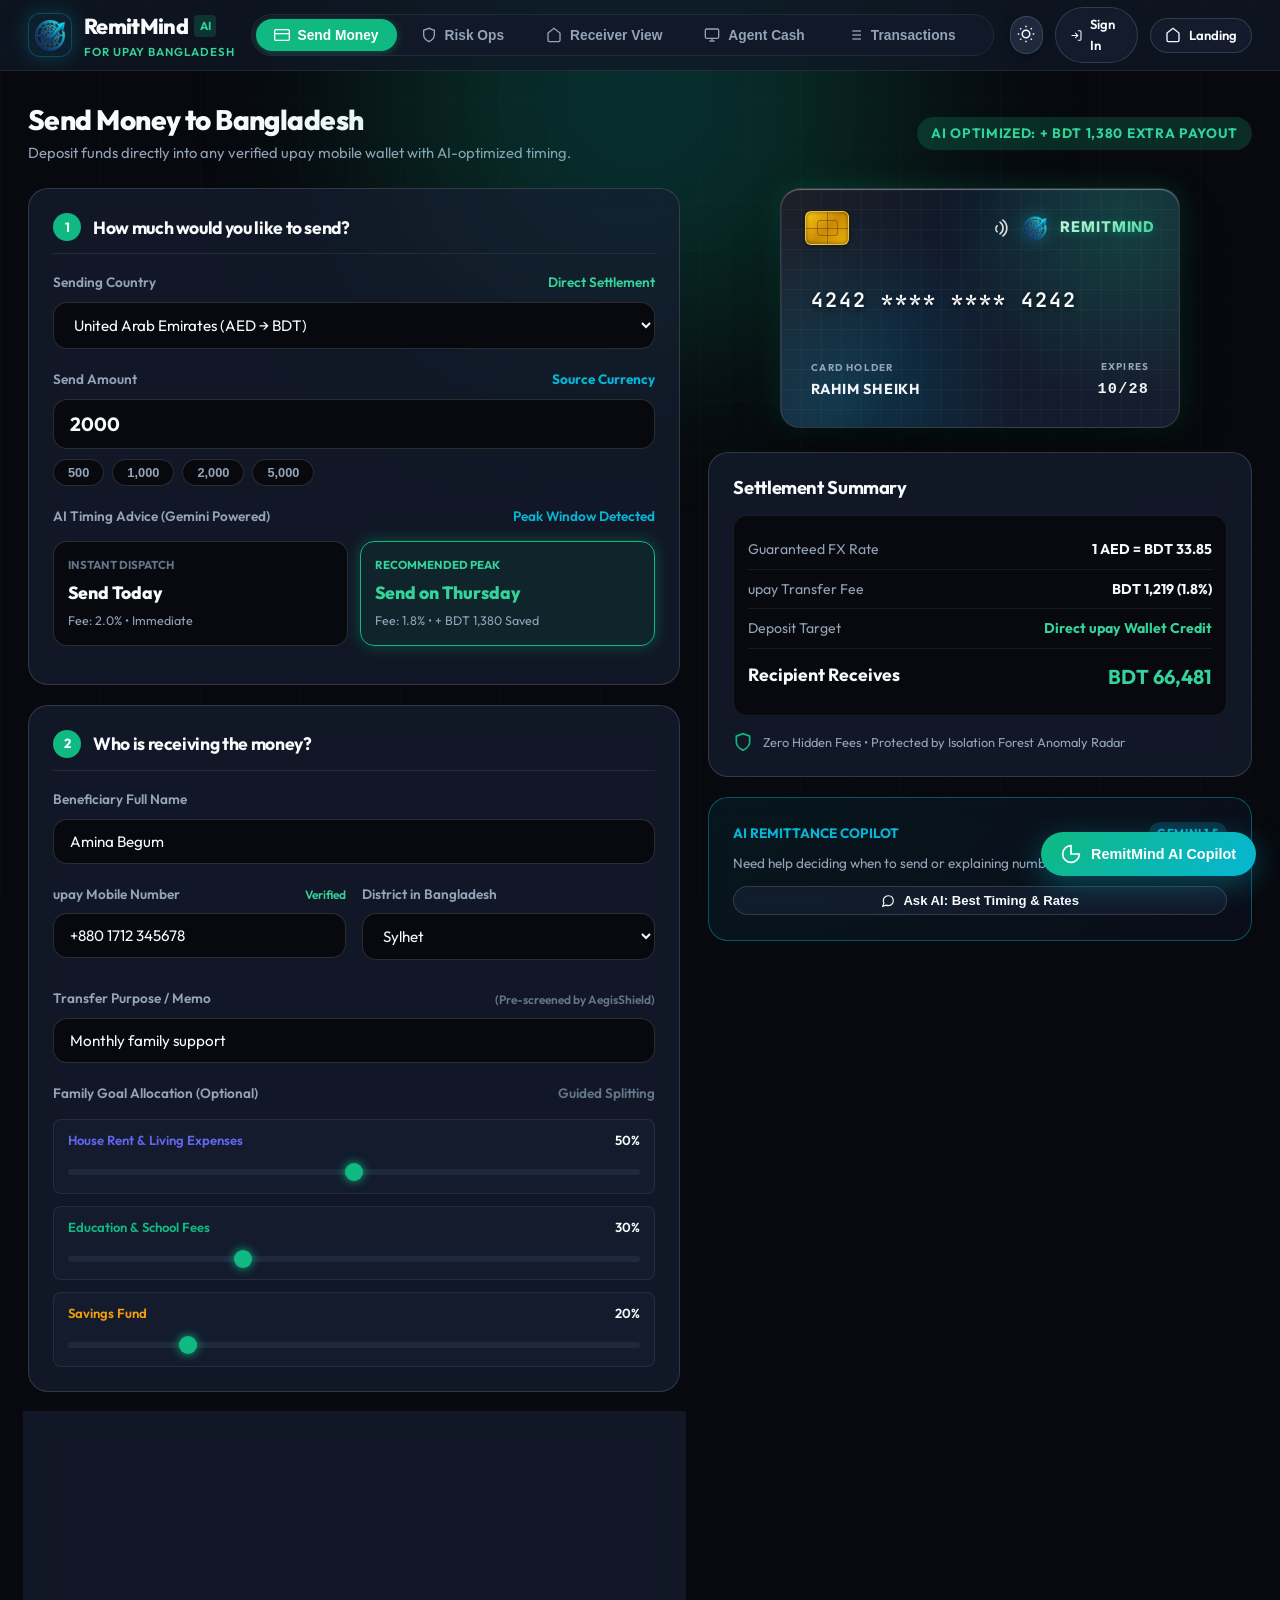
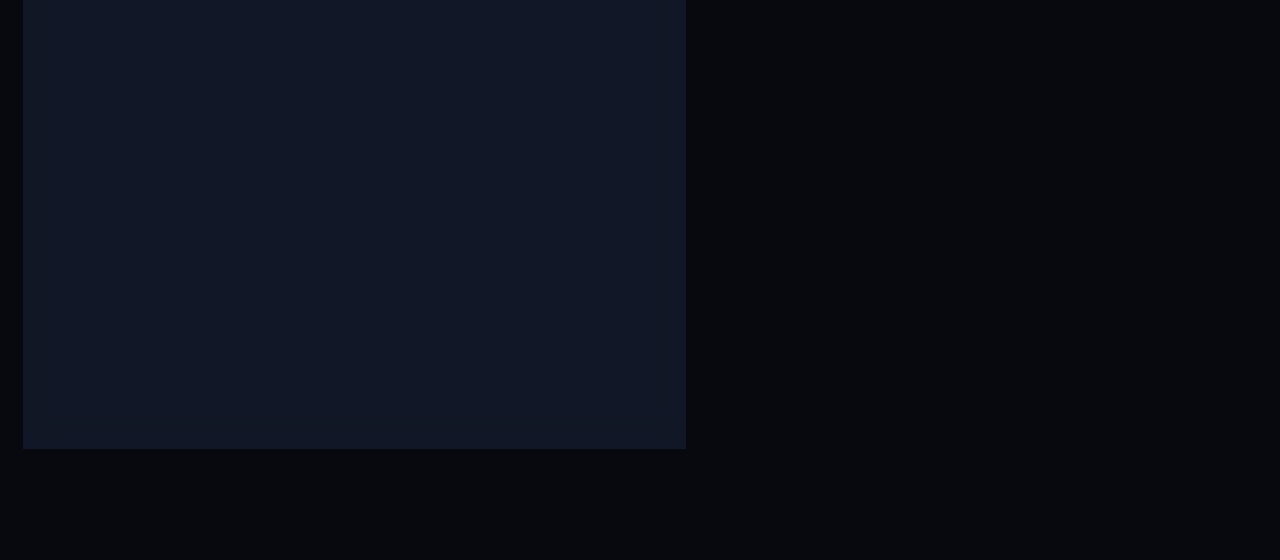
==== commit 7f476ecf: "feat: AegisRisk Platform convergence - UI fixes, new routers, and backend enhancements - fix: repair" ====
--- a/frontend/app.html
+++ b/frontend/app.html
@@ -67,6 +67,22 @@
             <svg viewBox="0 0 24 24" fill="none" stroke="currentColor" stroke-width="2"><line x1="8" y1="6" x2="21" y2="6"/><line x1="8" y1="12" x2="21" y2="12"/><line x1="8" y1="18" x2="21" y2="18"/><line x1="3" y1="6" x2="3.01" y2="6"/><line x1="3" y1="12" x2="3.01" y2="12"/><line x1="3" y1="18" x2="3.01" y2="18"/></svg>
             <span>Transactions</span>
           </button>
+
+          <button class="app-nav-tab" data-view="syndicate">
+            <svg viewBox="0 0 24 24" fill="none" stroke="currentColor" stroke-width="2"><circle cx="18" cy="5" r="3"/><circle cx="6" cy="12" r="3"/><circle cx="18" cy="19" r="3"/><line x1="8.59" y1="13.51" x2="15.42" y2="17.49"/><line x1="15.41" y1="6.51" x2="8.59" y2="10.49"/></svg>
+            <span>Syndicate Radar</span>
+          </button>
+
+          <button class="app-nav-tab" data-view="resilience">
+            <svg viewBox="0 0 24 24" fill="none" stroke="currentColor" stroke-width="2"><path d="M22 12h-4l-3 9L9 3l-3 9H2"/></svg>
+            <span>Macro Resilience</span>
+          </button>
+
+          <button class="app-nav-tab" data-view="simulator">
+            <svg viewBox="0 0 24 24" fill="none" stroke="currentColor" stroke-width="2"><polyline points="4 17 10 11 4 5"/><line x1="12" y1="19" x2="20" y2="19"/></svg>
+            <span>Threat Lab</span>
+          </button>
+
         </nav>
 
         <!-- Right Actions -->
@@ -223,6 +239,14 @@
                     <option value="Brahmanbaria">Brahmanbaria</option>
                   </select>
                 </div>
+              </div>
+
+              <div class="form-group" style="margin-top:8px;">
+                <label for="pay-memo" class="form-label">
+                  <span>Transfer Purpose / Memo</span>
+                  <span style="color:var(--text-muted); font-size:0.75rem;">(Pre-screened by AegisShield)</span>
+                </label>
+                <input type="text" id="pay-memo" class="form-input" placeholder="e.g. Family allowance, rent, lottery prize fee, emergency hospital..." value="Monthly family support">
               </div>
 
               <!-- Budget Goal Split (Collapsible / Simple) -->
@@ -768,6 +792,353 @@
         </div>
       </section>
 
+      <!-- =====================================================================
+           VIEW 6: SYNDICATERADAR MULE NETWORK EXPLORER
+           ===================================================================== -->
+      <section class="app-view" id="view-syndicate">
+        <div class="view-title-bar">
+          <div>
+            <h2 class="view-heading">SyndicateRadar &bull; Mule Network Explorer</h2>
+            <p class="view-subheading">Graph-theoretic Louvain community detection & PageRank centrality for uncovering organized financial crime rings.</p>
+          </div>
+          <div style="display:flex; gap:10px; align-items:center;">
+            <button class="btn btn-secondary btn-sm" id="btn-toggle-decloak" onclick="toggleGraphDecloak()">
+              <svg width="14" height="14" viewBox="0 0 24 24" fill="none" stroke="currentColor" stroke-width="2"><path d="M1 12s4-8 11-8 11 8 11 8-4 8-11 8-11-8-11-8z"/><circle cx="12" cy="12" r="3"/></svg>
+              <span id="decloak-btn-label">Decloak PII (Analyst)</span>
+            </button>
+            <button class="btn btn-secondary btn-sm" onclick="loadGraphIntelligence()">
+              <svg width="14" height="14" viewBox="0 0 24 24" fill="none" stroke="currentColor" stroke-width="2"><polyline points="23 4 23 10 17 10"/><polyline points="1 20 1 14 7 14"/><path d="M3.51 9a9 9 0 0 1 14.85-3.36L23 10M1 14l4.64 4.36A9 9 0 0 0 20.49 15"/></svg>
+              <span>Refresh Topology</span>
+            </button>
+          </div>
+        </div>
+
+        <div style="display:grid; grid-template-columns: 2fr 1fr; gap:20px; margin-bottom:24px;">
+          <!-- Graph Stage -->
+          <div class="graph-stage-wrapper">
+            <div class="graph-overlay-stats">
+              <span class="graph-stat-pill" id="graph-stat-nodes">Nodes: 0</span>
+              <span class="graph-stat-pill" id="graph-stat-links">Edges: 0</span>
+              <span class="graph-stat-pill" id="graph-stat-clusters" style="border-color:rgba(239,68,68,0.4); color:#f87171;">Syndicates: 0</span>
+            </div>
+
+            <!-- Interactive Node Inspector -->
+            <div id="graph-node-inspector" style="display:none; position:absolute; top:14px; right:14px; background:rgba(15,23,42,0.92); backdrop-filter:blur(12px); border:1px solid var(--border-medium); border-radius:10px; padding:10px 14px; font-size:0.75rem; z-index:6; max-width:280px; box-shadow:var(--shadow-md);">
+              <div style="font-weight:700; color:var(--ai-cyan); font-family:var(--font-mono); font-size:0.82rem;" id="insp-node-id">WALLET-XXXX</div>
+              <div style="color:var(--text-secondary); margin-top:3px;">Role: <span id="insp-node-role" style="font-weight:700; color:var(--text-primary);">Normal</span> &bull; Cluster: <span id="insp-node-cluster">#0</span></div>
+              <div style="color:var(--text-secondary); margin-top:2px;">Volume: <span id="insp-node-volume" style="color:var(--upay-emerald-light); font-weight:700;">BDT 0</span></div>
+            </div>
+
+            <canvas id="syndicate-graph-canvas" class="graph-canvas"></canvas>
+
+            <div class="graph-legend-box">
+              <div style="font-weight:700; color:var(--text-secondary); margin-bottom:2px;">Network Roles</div>
+              <div><span class="legend-dot" style="background:#ef4444;"></span>Mule Cashout (Sink)</div>
+              <div><span class="legend-dot" style="background:#f59e0b;"></span>Layering (Pass-Through)</div>
+              <div><span class="legend-dot" style="background:#8b5cf6;"></span>Mastermind / Hub</div>
+              <div><span class="legend-dot" style="background:#10b981;"></span>Normal Remittance</div>
+            </div>
+          </div>
+
+          <!-- Cluster Quarantine Column -->
+          <div>
+            <div class="card" style="padding:18px; height:100%; display:flex; flex-direction:column;">
+              <h3 style="font-size:0.95rem; font-weight:700; margin-bottom:12px; display:flex; align-items:center; gap:8px;">
+                <svg width="16" height="16" viewBox="0 0 24 24" fill="none" stroke="#ef4444" stroke-width="2"><circle cx="12" cy="12" r="10"/><line x1="12" y1="8" x2="12" y2="12"/><line x1="12" y1="16" x2="12.01" y2="16"/></svg>
+                Syndicate Clusters (Louvain)
+              </h3>
+              <p style="font-size:0.78rem; color:var(--text-muted); margin-bottom:14px;">
+                Automated community partitioning detects dense money mule loops. Execute 1-click cluster quarantine to freeze all accounts simultaneously.
+              </p>
+              <div id="syndicate-clusters-list" style="overflow-y:auto; flex-grow:1; max-height:360px;">
+                <div style="color:var(--text-muted); font-size:0.82rem; text-align:center; padding:24px 0;">Loading clusters...</div>
+              </div>
+            </div>
+          </div>
+        </div>
+
+        <!-- Centrality Table -->
+        <div class="card" style="padding:20px;">
+          <h3 style="font-size:0.95rem; font-weight:700; margin-bottom:14px;">High-Centrality Accounts (PageRank Profiling)</h3>
+          <div class="alerts-table-container">
+            <table class="data-table">
+              <thead>
+                <tr>
+                  <th>Account Alias</th>
+                  <th>Network Role</th>
+                  <th>Cluster ID</th>
+                  <th>PageRank</th>
+                  <th>In / Out Degree</th>
+                  <th>Total Flow (BDT)</th>
+                  <th>Status</th>
+                  <th>Action</th>
+                </tr>
+              </thead>
+              <tbody id="pagerank-tbody">
+                <!-- Populated via JS -->
+              </tbody>
+            </table>
+          </div>
+        </div>
+      </section>
+
+      <!-- =====================================================================
+           VIEW 7: DIVISIONALSTRESSRADAR & MACRO RESILIENCE
+           ===================================================================== -->
+      <section class="app-view" id="view-resilience">
+        <div class="view-title-bar">
+          <div>
+            <h2 class="view-heading">DivisionalStressRadar &bull; Macro Resilience</h2>
+            <p class="view-subheading">National early-warning radar and disaster liquidity stress simulation across Bangladesh's 8 administrative divisions.</p>
+          </div>
+          <button class="btn btn-secondary btn-sm" onclick="loadResilienceDivisions()">
+            <svg width="14" height="14" viewBox="0 0 24 24" fill="none" stroke="currentColor" stroke-width="2"><polyline points="23 4 23 10 17 10"/><polyline points="1 20 1 14 7 14"/><path d="M3.51 9a9 9 0 0 1 14.85-3.36L23 10M1 14l4.64 4.36A9 9 0 0 0 20.49 15"/></svg>
+            <span>Refresh Reserves</span>
+          </button>
+        </div>
+
+        <!-- 8 Divisions Radar Grid -->
+        <div class="divisions-grid" id="divisions-cards-grid">
+          <!-- Populated dynamically via JS -->
+        </div>
+
+        <!-- Disaster Stress Simulator Panel -->
+        <div class="stress-panel-box">
+          <div style="display:flex; justify-content:space-between; align-items:center; margin-bottom:18px; flex-wrap:wrap; gap:12px;">
+            <div>
+              <h3 style="font-size:1.1rem; font-weight:700; margin-bottom:4px; display:flex; align-items:center; gap:8px;">
+                <svg width="18" height="18" viewBox="0 0 24 24" fill="none" stroke="var(--ai-cyan)" stroke-width="2"><path d="M12 2v20M17 5H9.5a3.5 3.5 0 0 0 0 7h5a3.5 3.5 0 0 1 0 7H6"/></svg>
+                Disaster & Surge Liquidity Stress Simulator
+              </h3>
+              <p style="font-size:0.84rem; color:var(--text-secondary); margin:0;">
+                Model rapid float drains from floods, national blackouts, and Eid festival surges to trigger automated cash-in-transit replenishment.
+              </p>
+            </div>
+            <button class="btn btn-primary btn-sm" onclick="executeStressSimulation()">
+              <svg width="14" height="14" viewBox="0 0 24 24" fill="none" stroke="currentColor" stroke-width="2"><polygon points="5 3 19 12 5 21 5 3"/></svg>
+              <span>Simulate Shock Scenario</span>
+            </button>
+          </div>
+
+          <div style="display:grid; grid-template-columns: repeat(auto-fit, minmax(220px, 1fr)); gap:18px; margin-bottom:20px;">
+            <div>
+              <label style="font-size:0.8rem; font-weight:700; color:var(--text-secondary); display:block; margin-bottom:6px;">Scenario Type</label>
+              <select id="stress-scenario-select" style="width:100%; padding:10px 12px; background:var(--bg-tertiary); border:1px solid var(--border-subtle); color:var(--text-primary); border-radius:8px;">
+                <option value="flash_flood">Sylhet & Chittagong Flash Flood</option>
+                <option value="grid_blackout">National Power Grid Outage</option>
+                <option value="festival_rush">Eid-ul-Fitr Peak Remittance Rush</option>
+                <option value="monsoon_surge">Coastal Monsoon Storm Surge</option>
+              </select>
+            </div>
+
+            <div>
+              <div style="display:flex; justify-content:space-between; margin-bottom:6px;">
+                <label style="font-size:0.8rem; font-weight:700; color:var(--text-secondary);">Shock Severity</label>
+                <span id="stress-severity-val" style="font-family:var(--font-mono); font-weight:700; color:var(--accent-amber);">0.80</span>
+              </div>
+              <input type="range" id="stress-severity-slider" min="0.1" max="1.0" step="0.05" value="0.80" style="width:100%;" oninput="document.getElementById('stress-severity-val').innerText = parseFloat(this.value).toFixed(2);">
+            </div>
+
+            <div>
+              <label style="font-size:0.8rem; font-weight:700; color:var(--text-secondary); display:block; margin-bottom:6px;">Duration Window</label>
+              <select id="stress-duration-select" style="width:100%; padding:10px 12px; background:var(--bg-tertiary); border:1px solid var(--border-subtle); color:var(--text-primary); border-radius:8px;">
+                <option value="24">24 Hours</option>
+                <option value="48" selected>48 Hours (Standard)</option>
+                <option value="72">72 Hours (Extended)</option>
+                <option value="120">5 Days (Severe Crisis)</option>
+              </select>
+            </div>
+          </div>
+
+          <!-- Stress Test Output Area -->
+          <div id="stress-results-box" style="display:none; margin-top:20px; border-top:1px solid var(--border-subtle); padding-top:20px;">
+            <div style="display:flex; gap:16px; margin-bottom:18px; flex-wrap:wrap;">
+              <div class="card" style="padding:14px 20px; flex:1; min-width:200px;">
+                <div style="font-size:0.75rem; color:var(--text-muted); text-transform:uppercase; font-weight:700;">Network Resilience Index</div>
+                <div id="stress-resilience-index" style="font-size:1.8rem; font-weight:800; color:var(--upay-emerald-light); font-family:var(--font-mono);">88.5 / 100</div>
+              </div>
+              <div class="card" style="padding:14px 20px; flex:1; min-width:200px;">
+                <div style="font-size:0.75rem; color:var(--text-muted); text-transform:uppercase; font-weight:700;">Simulated Liquidity Deficit</div>
+                <div id="stress-total-shortfall" style="font-size:1.8rem; font-weight:800; color:#f87171; font-family:var(--font-mono);">BDT 0</div>
+              </div>
+              <div class="card" style="padding:14px 20px; flex:1; min-width:200px;">
+                <div style="font-size:0.75rem; color:var(--text-muted); text-transform:uppercase; font-weight:700;">Critical Divisions</div>
+                <div id="stress-affected-count" style="font-size:1.8rem; font-weight:800; color:var(--accent-amber); font-family:var(--font-mono);">0 / 8</div>
+              </div>
+            </div>
+
+            <h4 style="font-size:0.9rem; font-weight:700; margin-bottom:10px;">Emergency Cash-In-Transit Dispatch Schedule</h4>
+            <div class="alerts-table-container" style="margin-bottom:16px;">
+              <table class="data-table">
+                <thead>
+                  <tr>
+                    <th>From Source</th>
+                    <th>To Target Division</th>
+                    <th>Injection Amount</th>
+                    <th>Urgency Priority</th>
+                    <th>Estimated Transit</th>
+                  </tr>
+                </thead>
+                <tbody id="stress-injection-tbody">
+                  <!-- Populated via JS -->
+                </tbody>
+              </table>
+            </div>
+          </div>
+        </div>
+
+        <!-- Cross-Divisional Float Rebalance -->
+        <div class="card" style="padding:20px;">
+          <div style="display:flex; justify-content:space-between; align-items:center; margin-bottom:14px;">
+            <h3 style="font-size:0.95rem; font-weight:700;">Optimal Inter-Divisional Liquidity Redistribution</h3>
+            <button class="btn btn-secondary btn-sm" onclick="loadRebalanceSchedule()">
+              <span>Generate Schedule</span>
+            </button>
+          </div>
+          <div id="rebalance-schedule-container">
+            <p style="font-size:0.84rem; color:var(--text-muted);">Click "Generate Schedule" to compute optimal cash-in-transit routes balancing surplus vaults against high-demand rural agent clusters.</p>
+          </div>
+        </div>
+      </section>
+
+      <!-- =====================================================================
+           VIEW 8: AEGISLAB GAMIFIED THREAT SIMULATOR
+           ===================================================================== -->
+      <section class="app-view" id="view-simulator">
+        <div class="view-title-bar">
+          <div>
+            <h2 class="view-heading">AegisLab &bull; Social Engineering Threat Simulator</h2>
+            <p class="view-subheading">Interactive behavioral training simulating real-world predatory financial scams targeting Bangladeshi migrant workers and their families.</p>
+          </div>
+          <button class="btn btn-secondary btn-sm" onclick="resetThreatSimulator()">
+            <svg width="14" height="14" viewBox="0 0 24 24" fill="none" stroke="currentColor" stroke-width="2"><path d="M3 12a9 9 0 1 0 9-9 9.75 9.75 0 0 0-6.74 2.74L3 8"/><path d="M3 3v5h5"/></svg>
+            <span>Reset Threat Meter</span>
+          </button>
+        </div>
+
+        <!-- Live Threat Meter -->
+        <div class="threat-meter-container">
+          <div>
+            <div style="font-size:0.75rem; text-transform:uppercase; font-weight:700; color:var(--text-muted);">Current Risk Exposure Meter</div>
+            <div id="threat-score-display" style="font-size:2rem; font-weight:800; font-family:var(--font-mono); color:#10b981;">15% (Safe)</div>
+          </div>
+          <div class="threat-meter-track">
+            <div id="threat-meter-fill" class="threat-meter-fill" style="width:15%; background:#10b981;"></div>
+          </div>
+          <div style="font-size:0.8rem; color:var(--text-secondary); max-width:280px; text-align:right;" id="threat-verdict-summary">
+            Baseline verified profile. Proceeding with standard vigilance.
+          </div>
+        </div>
+
+        <!-- 3 Interactive Scenarios -->
+        <div style="display:grid; grid-template-columns: repeat(auto-fit, minmax(320px, 1fr)); gap:20px; margin-bottom:24px;">
+          <!-- Scenario 1 -->
+          <div class="card" style="padding:22px;">
+            <div style="display:flex; justify-content:space-between; align-items:center; margin-bottom:12px;">
+              <span class="ticker-badge" style="background:rgba(245,158,11,0.2); color:#fbbf24;">Scenario 1</span>
+              <span style="font-size:0.75rem; color:var(--text-muted);">Lottery Trap</span>
+            </div>
+            <h4 style="font-size:1rem; font-weight:700; margin-bottom:8px;">50,000 AED Prize Advance-Fee</h4>
+            <div style="background:rgba(0,0,0,0.3); border:1px dashed var(--border-subtle); border-radius:10px; padding:12px; font-size:0.82rem; margin-bottom:16px; font-style:italic; color:var(--text-secondary);">
+              "Congratulations! Your UAE mobile number won 50,000 AED in the GCC telecom lucky draw. To release the winnings to your upay account, transfer 2,500 AED registration fee to agent wallet #7821 within 2 hours."
+            </div>
+            <div class="scenario-choice-card" onclick="handleSimulatorChoice(1, 'A')">
+              <input type="radio" name="sim1" id="sim1-a">
+              <div>
+                <strong>A) Send 2,500 AED immediately</strong>
+                <div style="font-size:0.76rem; color:var(--text-muted);">Hurry to transfer before the 2-hour deadline expires to secure prize.</div>
+              </div>
+            </div>
+            <div class="scenario-choice-card" onclick="handleSimulatorChoice(1, 'B')">
+              <input type="radio" name="sim1" id="sim1-b">
+              <div>
+                <strong>B) Ask caller to deduct fee from prize</strong>
+                <div style="font-size:0.76rem; color:var(--text-muted);">Ask if they can send 47,500 AED directly.</div>
+              </div>
+            </div>
+            <div class="scenario-choice-card" onclick="handleSimulatorChoice(1, 'C')">
+              <input type="radio" name="sim1" id="sim1-c">
+              <div>
+                <strong>C) Block number & report to AegisShield</strong>
+                <div style="font-size:0.76rem; color:var(--text-muted);">Recognize that legitimate lotteries NEVER ask for upfront transfer fees.</div>
+              </div>
+            </div>
+            <div id="sim1-feedback" style="display:none; margin-top:12px; padding:10px; border-radius:8px; font-size:0.8rem;"></div>
+          </div>
+
+          <!-- Scenario 2 -->
+          <div class="card" style="padding:22px;">
+            <div style="display:flex; justify-content:space-between; align-items:center; margin-bottom:12px;">
+              <span class="ticker-badge" style="background:rgba(239,68,68,0.2); color:#f87171;">Scenario 2</span>
+              <span style="font-size:0.75rem; color:var(--text-muted);">Distressed Emergency</span>
+            </div>
+            <h4 style="font-size:1rem; font-weight:700; margin-bottom:8px;">Hospital ICU Admission Panic</h4>
+            <div style="background:rgba(0,0,0,0.3); border:1px dashed var(--border-subtle); border-radius:10px; padding:12px; font-size:0.82rem; margin-bottom:16px; font-style:italic; color:var(--text-secondary);">
+              "Salam brother, I am Dr. Masud calling from Sylhet Medical. Your younger brother was in a severe motorcycle crash. He is entering ICU now. Transfer 35,000 BDT to this personal emergency wallet to begin surgery."
+            </div>
+            <div class="scenario-choice-card" onclick="handleSimulatorChoice(2, 'A')">
+              <input type="radio" name="sim2" id="sim2-a">
+              <div>
+                <strong>A) Panic and transfer 35,000 BDT right away</strong>
+                <div style="font-size:0.76rem; color:var(--text-muted);">Rush money immediately because life may be in danger.</div>
+              </div>
+            </div>
+            <div class="scenario-choice-card" onclick="handleSimulatorChoice(2, 'B')">
+              <input type="radio" name="sim2" id="sim2-b">
+              <div>
+                <strong>B) Text unknown caller asking for hospital photo</strong>
+                <div style="font-size:0.76rem; color:var(--text-muted);">Engage further via SMS to see if they send a photo.</div>
+              </div>
+            </div>
+            <div class="scenario-choice-card" onclick="handleSimulatorChoice(2, 'C')">
+              <input type="radio" name="sim2" id="sim2-c">
+              <div>
+                <strong>C) Call your brother & parents directly</strong>
+                <div style="font-size:0.76rem; color:var(--text-muted);">Hang up and call your brother's known personal number or village neighbors.</div>
+              </div>
+            </div>
+            <div id="sim2-feedback" style="display:none; margin-top:12px; padding:10px; border-radius:8px; font-size:0.8rem;"></div>
+          </div>
+
+          <!-- Scenario 3 -->
+          <div class="card" style="padding:22px;">
+            <div style="display:flex; justify-content:space-between; align-items:center; margin-bottom:12px;">
+              <span class="ticker-badge" style="background:rgba(99,102,241,0.2); color:#818cf8;">Scenario 3</span>
+              <span style="font-size:0.75rem; color:var(--text-muted);">Refund Reversal Trap</span>
+            </div>
+            <h4 style="font-size:1rem; font-weight:700; margin-bottom:8px;">"Mistaken" Transfer Reversal Call</h4>
+            <div style="background:rgba(0,0,0,0.3); border:1px dashed var(--border-subtle); border-radius:10px; padding:12px; font-size:0.82rem; margin-bottom:16px; font-style:italic; color:var(--text-secondary);">
+              You receive a fake SMS looking like an MFS cash deposit of 20,000 BDT. One minute later, a weeping caller rings: "Bhai, I typed the wrong digit and sent money for my mother's medicine to you. Please send 20,000 BDT back to my other number."
+            </div>
+            <div class="scenario-choice-card" onclick="handleSimulatorChoice(3, 'A')">
+              <input type="radio" name="sim3" id="sim3-a">
+              <div>
+                <strong>A) Send 20,000 BDT to the caller's number</strong>
+                <div style="font-size:0.76rem; color:var(--text-muted);">Feel sympathy and refund immediately.</div>
+              </div>
+            </div>
+            <div class="scenario-choice-card" onclick="handleSimulatorChoice(3, 'B')">
+              <input type="radio" name="sim3" id="sim3-b">
+              <div>
+                <strong>B) Wait 1 hour then send half back</strong>
+                <div style="font-size:0.76rem; color:var(--text-muted);">Split the risk without checking official balance.</div>
+              </div>
+            </div>
+            <div class="scenario-choice-card" onclick="handleSimulatorChoice(3, 'C')">
+              <input type="radio" name="sim3" id="sim3-c">
+              <div>
+                <strong>C) Check official upay app balance & tell caller to contact care</strong>
+                <div style="font-size:0.76rem; color:var(--text-muted);">Verify actual app ledger and advise caller that genuine reversals are handled by customer service.</div>
+              </div>
+            </div>
+            <div id="sim3-feedback" style="display:none; margin-top:12px; padding:10px; border-radius:8px; font-size:0.8rem;"></div>
+          </div>
+        </div>
+      </section>
+
+
+
+
     </main>
   </div>
 
@@ -945,180 +1316,131 @@
     </div>
   </div>
 
-  <!-- Apple Style Dock Navigation Bar -->
-  <div class="apple-dock-wrapper" id="apple-dock-nav">
-    <div class="apple-dock" role="navigation" aria-label="Apple Style Navigation Dock">
-      <!-- 1. Home -->
-      <a href="index.html" class="dock-item" data-title="Home" id="dock-home" aria-label="Landing Page">
-        <span class="dock-label">Home</span>
-        <span class="dock-icon">
-          <svg viewBox="0 0 24 24" fill="none" stroke="currentColor" stroke-width="2" stroke-linecap="round" stroke-linejoin="round">
-            <path d="m3 9 9-7 9 7v11a2 2 0 0 1-2 2H5a2 2 0 0 1-2-2z"/>
-            <polyline points="9 22 9 12 15 12 15 22"/>
-          </svg>
-        </span>
-      </a>
-
-      <!-- 2. Products (Send Money) -->
-      <button type="button" class="dock-item active" data-title="Products" id="dock-products" aria-label="Send Money">
-        <span class="dock-label">Products</span>
-        <span class="dock-icon">
-          <svg viewBox="0 0 24 24" fill="none" stroke="currentColor" stroke-width="2" stroke-linecap="round" stroke-linejoin="round">
-            <path d="m16.5 9.4-9-5.19M21 16V8a2 2 0 0 0-1-1.73l-7-4a2 2 0 0 0-2 0l-7 4A2 2 0 0 0 3 8v8a2 2 0 0 0 1 1.73l7 4a2 2 0 0 0 2 0l7-4A2 2 0 0 0 21 16z"/>
-            <polyline points="3.27 6.96 12 12.01 20.73 6.96"/>
-            <line x1="12" y1="22.08" x2="12" y2="12"/>
-          </svg>
-        </span>
-      </button>
-
-      <!-- 3. Components (Receiver Statement & Corridors) -->
-      <button type="button" class="dock-item" data-title="Components" id="dock-components" aria-label="Receiver Components">
-        <span class="dock-label">Components</span>
-        <span class="dock-icon">
-          <svg viewBox="0 0 24 24" fill="none" stroke="currentColor" stroke-width="2" stroke-linecap="round" stroke-linejoin="round">
-            <path d="M5.5 8.5 9 12l-3.5 3.5L2 12l3.5-3.5Z"/>
-            <path d="m12 2 3.5 3.5L12 9 8.5 5.5 12 2Z"/>
-            <path d="M18.5 8.5 22 12l-3.5 3.5L15 12l3.5-3.5Z"/>
-            <path d="m12 15 3.5 3.5L12 22l-3.5-3.5L12 15Z"/>
-          </svg>
-        </span>
-      </button>
-
-      <!-- 4. Activity (Risk Ops Radar) -->
-      <button type="button" class="dock-item" data-title="Activity" id="dock-activity" aria-label="Risk Ops Activity">
-        <span class="dock-label">Activity</span>
-        <span class="dock-icon">
-          <svg viewBox="0 0 24 24" fill="none" stroke="currentColor" stroke-width="2" stroke-linecap="round" stroke-linejoin="round">
-            <path d="M22 12h-4l-3 9L9 3l-3 9H2"/>
-          </svg>
-        </span>
-      </button>
-
-      <!-- 5. Change Log -->
-      <button type="button" class="dock-item" data-title="Change Log" id="dock-changelog" aria-label="Change Log">
-        <span class="dock-label">Change Log</span>
-        <span class="dock-icon">
-          <svg viewBox="0 0 24 24" fill="none" stroke="currentColor" stroke-width="2" stroke-linecap="round" stroke-linejoin="round">
-            <path d="M8 21h12a2 2 0 0 0 2-2v-2H10v2a2 2 0 1 1-4 0V5a2 2 0 1 0-4 0v3h4"/>
-            <path d="M19 17V5a2 2 0 0 0-2-2H4"/>
-            <path d="M15 8h-5"/>
-            <path d="M15 12h-5"/>
-          </svg>
-        </span>
-      </button>
-
-      <!-- 6. Email -->
-      <button type="button" class="dock-item" data-title="Email" id="dock-email" aria-label="Contact Email">
-        <span class="dock-label">Email</span>
-        <span class="dock-icon">
-          <svg viewBox="0 0 24 24" fill="none" stroke="currentColor" stroke-width="2" stroke-linecap="round" stroke-linejoin="round">
-            <rect width="20" height="16" x="2" y="4" rx="2"/>
-            <path d="m22 7-8.97 5.7a1.94 1.94 0 0 1-2.06 0L2 7"/>
-          </svg>
-        </span>
-      </button>
-
-      <!-- 7. Theme -->
-      <button type="button" class="dock-item" data-title="Theme" id="dock-theme" aria-label="Toggle Theme">
-        <span class="dock-label">Theme</span>
-        <span class="dock-icon">
-          <svg viewBox="0 0 24 24" fill="none" stroke="currentColor" stroke-width="2" stroke-linecap="round" stroke-linejoin="round">
-            <path d="M12 8a2.83 2.83 0 0 0 4 4 4 4 0 1 1-4-4"/>
-            <path d="M12 2v2"/>
-            <path d="M12 20v2"/>
-            <path d="m4.9 4.9 1.4 1.4"/>
-            <path d="m17.7 17.7 1.4 1.4"/>
-            <path d="M2 12h2"/>
-            <path d="M20 12h2"/>
-            <path d="m6.3 17.7-1.4 1.4"/>
-            <path d="m19.1 4.9-1.4 1.4"/>
-          </svg>
-        </span>
-      </button>
-    </div>
-  </div>
-
-  <!-- Change Log Modal -->
-  <div class="dock-modal" id="dock-changelog-modal" aria-hidden="true" role="dialog">
-    <div class="dock-modal-backdrop"></div>
-    <div class="dock-modal-dialog">
-      <div class="dock-modal-header">
-        <h3>
-          <svg width="20" height="20" viewBox="0 0 24 24" fill="none" stroke="var(--upay-emerald)" stroke-width="2"><path d="M8 21h12a2 2 0 0 0 2-2v-2H10v2a2 2 0 1 1-4 0V5a2 2 0 1 0-4 0v3h4"/><path d="M19 17V5a2 2 0 0 0-2-2H4"/><path d="M15 8h-5"/><path d="M15 12h-5"/></svg>
-          RemitMind Platform Change Log
-        </h3>
-        <button type="button" class="dock-modal-close" aria-label="Close dialog">&times;</button>
+  <!-- =========================================================================
+       MODAL 4: AEGISSHIELD PRE-TRANSACTION INTERCEPT & COOLING-OFF TIMER
+       ========================================================================= -->
+  <div class="modal-backdrop" id="shield-modal">
+    <div class="modal-dialog shield-modal-dialog">
+      <div class="shield-header-alert">
+        <svg width="24" height="24" viewBox="0 0 24 24" fill="none" stroke="#fbbf24" stroke-width="2.5"><path d="M12 22s8-4 8-10V5l-8-3-8 3v7c0 6 8 10 8 10z"/><line x1="12" y1="8" x2="12" y2="12"/><line x1="12" y1="16" x2="12.01" y2="16"/></svg>
+        <div style="flex-grow:1;">
+          <div style="font-weight:800; font-size:1.05rem; color:#fff;">AegisShield &bull; Pre-Flight Fraud Intercept</div>
+          <div style="font-size:0.75rem; color:var(--text-muted);">Real-time Social Engineering Defense Engine</div>
+        </div>
+        <span class="shield-badge-critical" id="shield-risk-badge">CRITICAL FRAUD RISK</span>
       </div>
-      <div class="dock-modal-body">
-        <div class="changelog-list">
-          <div class="changelog-entry">
-            <span class="changelog-tag">v2.4.0 &bull; Latest Production</span>
-            <div class="changelog-title">Apple Style Dock & Multi-Tab Routing</div>
-            <div class="changelog-desc">Integrated frosted glassmorphism Apple Style Dock navigation with macOS fluid spring magnification, floating DockLabel tooltips, dynamic theme synchronization, and instant modal panels.</div>
-          </div>
-          <div class="changelog-entry">
-            <span class="changelog-tag">v2.3.0</span>
-            <div class="changelog-title">Hybrid Anomaly Radar & SAR Forensic Generator</div>
-            <div class="changelog-desc">Deployed unsupervised Isolation Forest combined with deterministic rule heuristics. Added one-click Suspicious Activity Report (SAR) briefings grounded in real feature impact scores.</div>
-          </div>
-          <div class="changelog-entry">
-            <span class="changelog-tag">v2.2.0</span>
-            <div class="changelog-title">Plain Bangla Statement Synthesizer (Zero Jargon)</div>
-            <div class="changelog-desc">Empowered rural recipients in Sylhet & Chittagong with clear, jargon-free Bangla financial explanations and browser-native voice synthesis.</div>
-          </div>
-          <div class="changelog-entry">
-            <span class="changelog-tag">v2.0.0</span>
-            <div class="changelog-title">7-Day Agent Cash-Out Forecast & Eid Rush Multipliers</div>
-            <div class="changelog-desc">Added gradient boosted demand forecasting for 1,200+ rural upay agent points with automated pre-surge rebalance thresholds.</div>
-          </div>
+
+      <div class="modal-body" style="padding:22px;">
+        <!-- English Advisory -->
+        <div class="shield-advisory-box">
+          <div style="font-size:0.75rem; font-weight:700; color:var(--accent-amber); text-transform:uppercase; margin-bottom:6px; display:flex; align-items:center; gap:6px;">
+            <svg width="14" height="14" viewBox="0 0 24 24" fill="none" stroke="currentColor" stroke-width="2"><circle cx="12" cy="12" r="10"/><line x1="12" y1="16" x2="12" y2="12"/><line x1="12" y1="8" x2="12.01" y2="8"/></svg>
+            Security Advisory (English)
+          </div>
+          <p id="shield-msg-en" style="font-size:0.86rem; color:var(--text-primary); line-height:1.5; margin:0;">
+            Evaluating transaction parameters...
+          </p>
+        </div>
+
+        <!-- Bangla Advisory -->
+        <div class="shield-advisory-box" style="border-color:rgba(16,185,129,0.3);">
+          <div style="font-size:0.75rem; font-weight:700; color:var(--upay-emerald-light); text-transform:uppercase; margin-bottom:6px; display:flex; align-items:center; gap:6px;">
+            <svg width="14" height="14" viewBox="0 0 24 24" fill="none" stroke="currentColor" stroke-width="2"><circle cx="12" cy="12" r="10"/><line x1="12" y1="16" x2="12" y2="12"/><line x1="12" y1="8" x2="12.01" y2="8"/></svg>
+            সতর্কতামূলক বার্তা (বাংলা)
+          </div>
+          <p id="shield-msg-bn" style="font-size:0.88rem; color:var(--text-primary); line-height:1.6; margin:0; font-family:'Inter', sans-serif;">
+            নিরাপত্তা সতর্কতা যাচাই করা হচ্ছে...
+          </p>
+        </div>
+
+        <!-- 30s Cooling-Off Timer Box -->
+        <div class="shield-timer-wrapper">
+          <div style="font-size:0.8rem; font-weight:700; color:var(--text-secondary); text-transform:uppercase; letter-spacing:0.05em; margin-bottom:4px;">
+            Mandatory Cooling-Off Protection Window
+          </div>
+          <div style="font-size:0.82rem; color:var(--text-muted); max-width:440px; margin:0 auto 12px auto;">
+            Take 30 seconds to reflect. If someone on a phone call or WhatsApp pressured you, <strong>cancel immediately</strong>. Legitimate organizations never demand immediate transfers.
+          </div>
+          <div class="shield-countdown-num" id="shield-countdown-display">30s</div>
+        </div>
+
+        <div style="display:flex; gap:12px; margin-top:20px;">
+          <button class="btn btn-secondary" id="btn-shield-cancel" style="flex:1; padding:12px; border-color:rgba(239,68,68,0.4); color:#f87171;" onclick="cancelShieldTransfer()">
+            <svg width="16" height="16" viewBox="0 0 24 24" fill="none" stroke="currentColor" stroke-width="2"><circle cx="12" cy="12" r="10"/><line x1="15" y1="9" x2="9" y2="15"/><line x1="9" y1="9" x2="15" y2="15"/></svg>
+            <span>Cancel Transfer (Keep Money Safe)</span>
+          </button>
+          <button class="btn btn-primary" id="btn-shield-proceed" style="flex:1; padding:12px; opacity:0.5; cursor:not-allowed;" disabled onclick="confirmShieldProceed()">
+            <span>I Understand, Proceed (30s)</span>
+          </button>
         </div>
       </div>
     </div>
   </div>
 
-  <!-- Email Modal -->
-  <div class="dock-modal" id="dock-email-modal" aria-hidden="true" role="dialog">
-    <div class="dock-modal-backdrop"></div>
-    <div class="dock-modal-dialog">
-      <div class="dock-modal-header">
-        <h3>
-          <svg width="20" height="20" viewBox="0 0 24 24" fill="none" stroke="var(--ai-cyan)" stroke-width="2"><rect width="20" height="16" x="2" y="4" rx="2"/><path d="m22 7-8.97 5.7a1.94 1.94 0 0 1-2.06 0L2 7"/></svg>
-          Contact RemitMind Operations & Support
-        </h3>
-        <button type="button" class="dock-modal-close" aria-label="Close dialog">&times;</button>
+  <!-- =========================================================================
+       MODAL 5: BFIU FORM 2 STR REGULATORY FILING MODAL
+       ========================================================================= -->
+  <div class="modal-backdrop" id="bfiu-modal">
+    <div class="modal-dialog" style="max-width:700px;">
+      <div class="modal-header">
+        <div style="display:flex; align-items:center; gap:8px;">
+          <svg width="20" height="20" viewBox="0 0 24 24" fill="none" stroke="var(--upay-emerald-light)" stroke-width="2"><path d="M12 22s8-4 8-10V5l-8-3-8 3v7c0 6 8 10 8 10z"/></svg>
+          <span style="font-weight:700;">BFIU Form 2 &bull; Suspicious Transaction Report (STR)</span>
+        </div>
+        <button onclick="document.getElementById('bfiu-modal').classList.remove('open')" style="background:none; border:none; color:var(--text-secondary); cursor:pointer; font-size:1.4rem;">&times;</button>
       </div>
-      <div class="dock-modal-body">
-        <p style="margin-top:0; margin-bottom:18px; font-size:0.88rem; color:var(--text-secondary);">
-          Direct communication channel with the upay AI Remittance Operations Center in Dhaka.
-        </p>
-        <form id="dock-email-form">
-          <div class="dock-form-group">
-            <label for="dock-sender-name">Your Name</label>
-            <input type="text" id="dock-sender-name" placeholder="e.g. Rahim Sheikh (Dubai) or Nusrat Jahan (HQ)" required>
-          </div>
-          <div class="dock-form-group">
-            <label for="dock-sender-email">Official Email Address</label>
-            <input type="email" id="dock-sender-email" placeholder="name@domain.com" required>
-          </div>
-          <div class="dock-form-group">
-            <label for="dock-sender-subject">Subject Department</label>
-            <input type="text" id="dock-sender-subject" placeholder="Risk Escalation / Rate Inquiry / Agent Liquidity" required>
-          </div>
-          <div class="dock-form-group">
-            <label for="dock-sender-message">Message Details</label>
-            <textarea id="dock-sender-message" placeholder="Provide transaction ID, corridor details, or operational inquiry..." required></textarea>
-          </div>
-          <button type="submit" class="btn btn-glow btn-block" style="margin-top:10px;">
-            <span>Transmit Secure Notification</span>
+
+      <div class="modal-body" style="padding:20px;">
+        <div class="str-doc-paper">
+          <div style="display:flex; justify-content:space-between; align-items:flex-start; margin-bottom:16px; border-bottom:1px solid #30363d; padding-bottom:14px;">
+            <div>
+              <div style="font-weight:800; font-size:1rem; color:#58a6ff;">BANGLADESH FINANCIAL INTELLIGENCE UNIT</div>
+              <div style="font-size:0.76rem; color:#8b949e;">Anti-Money Laundering & CFT Department &bull; Form 2 STR</div>
+            </div>
+            <div class="str-seal-stamp" id="bfiu-str-ref">STR-2026-001</div>
+          </div>
+
+          <div style="display:grid; grid-template-columns: 1fr 1fr; gap:12px; margin-bottom:16px; font-size:0.78rem;">
+            <div>Reporting Institution: <strong id="bfiu-entity">upay Bangladesh (UCB Fintech)</strong></div>
+            <div>Filing Date: <strong id="bfiu-date">2026-10-06</strong></div>
+            <div>Subject Account: <strong id="bfiu-account" style="color:#58a6ff;">WALLET-A3F9</strong></div>
+            <div>Transaction Amount: <strong id="bfiu-amount" style="color:#3fb950;">BDT 95,000.00</strong></div>
+            <div>Case Alert ID: <strong id="bfiu-alert-id">a_trx_9803</strong></div>
+            <div>Risk Score: <strong id="bfiu-risk" style="color:#f85149;">88.5 / 100</strong></div>
+          </div>
+
+          <div style="margin-bottom:14px;">
+            <div style="font-size:0.74rem; font-weight:700; color:#8b949e; text-transform:uppercase; margin-bottom:4px;">Primary Anomaly Vectors</div>
+            <div id="bfiu-indicators-chips" style="display:flex; gap:6px; flex-wrap:wrap;"></div>
+          </div>
+
+          <div style="margin-bottom:16px;">
+            <div style="font-size:0.74rem; font-weight:700; color:#8b949e; text-transform:uppercase; margin-bottom:4px;">Compliance Forensic Narrative</div>
+            <div id="bfiu-narrative" style="background:#161b22; border:1px solid #30363d; border-radius:6px; padding:12px; font-size:0.76rem; line-height:1.5;"></div>
+          </div>
+
+          <div style="border-top:1px solid #30363d; padding-top:12px; font-size:0.72rem; color:#8b949e;">
+            <div>Cryptographic Integrity Seal (SHA-256):</div>
+            <code id="bfiu-sha256" style="color:#3fb950; word-break:break-all; font-size:0.72rem;">e3b0c44298fc1c149afbf4c8996fb92427ae41e4649b934ca495991b7852b855</code>
+          </div>
+        </div>
+
+        <div style="display:flex; justify-content:flex-end; gap:10px; margin-top:16px;">
+          <button class="btn btn-secondary btn-sm" onclick="window.print()">
+            <svg width="14" height="14" viewBox="0 0 24 24" fill="none" stroke="currentColor" stroke-width="2"><polyline points="6 9 6 2 18 2 18 9"/><path d="M6 18H4a2 2 0 0 1-2-2v-5a2 2 0 0 1 2-2h16a2 2 0 0 1 2 2v5a2 2 0 0 1-2 2h-2"/><rect x="6" y="14" width="12" height="8"/></svg>
+            <span>Print STR Filing</span>
           </button>
-        </form>
+          <button class="btn btn-primary btn-sm" onclick="document.getElementById('bfiu-modal').classList.remove('open')">
+            <span>Acknowledge & Close</span>
+          </button>
+        </div>
       </div>
     </div>
   </div>
 
-  <!-- App Script -->
+
+  <!-- App Scripts -->
   <script src="js/credit_card.js"></script>
   <script src="js/main_app.js"></script>
-  <script src="js/dock.js"></script>
 </body>
 </html>
--- a/frontend/css/style.css
+++ b/frontend/css/style.css
@@ -383,17 +383,24 @@
   justify-content: center;
   cursor: pointer;
   color: var(--text-primary);
-  transition: var(--transition-fast);
+  transition: all 0.25s cubic-bezier(0.16, 1, 0.3, 1);
+  box-shadow: var(--shadow-sm);
 }
 
 .theme-toggle-btn:hover {
-  border-color: var(--border-active);
-  transform: scale(1.05);
+  border-color: var(--upay-emerald);
+  transform: scale(1.08);
+  box-shadow: 0 0 14px var(--upay-emerald-glow);
+}
+
+.theme-toggle-btn:active {
+  transform: scale(0.92);
 }
 
 .theme-toggle-btn svg {
   width: 18px;
   height: 18px;
+  transition: transform 0.35s cubic-bezier(0.34, 1.56, 0.64, 1);
 }
 
 /* Buttons */
--- a/frontend/css/app.css
+++ b/frontend/css/app.css
@@ -18,7 +18,7 @@
   backdrop-filter: blur(16px);
   -webkit-backdrop-filter: blur(16px);
   border-bottom: 1px solid var(--border-subtle);
-  padding: 0 24px;
+  padding: 0 28px;
 }
 
 .app-header-inner {
@@ -28,12 +28,14 @@
   height: 70px;
   max-width: 1440px;
   margin: 0 auto;
+  gap: 16px;
 }
 
 .app-brand {
   display: flex;
   align-items: center;
   gap: 12px;
+  flex-shrink: 0;
 }
 
 /* App Main Navigation Tabs */
@@ -44,6 +46,14 @@
   padding: 4px;
   border-radius: var(--radius-full);
   border: 1px solid var(--border-subtle);
+  overflow-x: auto;
+  white-space: nowrap;
+  scrollbar-width: none;
+  -webkit-overflow-scrolling: touch;
+}
+
+.app-nav-tabs::-webkit-scrollbar {
+  display: none;
 }
 
 .app-nav-tab {
@@ -85,21 +95,18 @@
 /* Main Content Area */
 .app-main {
   flex-grow: 1;
-  padding: 32px 24px 100px 24px;
-  max-width: 1200px;
+  padding: 32px 28px 100px 28px;
+  max-width: 1400px;
   width: 100%;
   margin: 0 auto;
 }
 
-@media (min-width: 769px) {
+@media (max-width: 768px) {
   .app-header {
-    padding-left: clamp(125px, 9.5vw, 160px);
-    padding-right: clamp(40px, 5.5vw, 90px);
+    padding: 0 16px;
   }
-
   .app-main {
-    padding-left: clamp(125px, 9.5vw, 160px);
-    padding-right: clamp(40px, 5.5vw, 90px);
+    padding: 20px 16px 80px 16px;
   }
 }
 
@@ -835,3 +842,313 @@
   overflow-y: auto;
 }
 
+/* ==========================================================================
+   AegisRisk Platform Extensions
+   ========================================================================== */
+
+/* AegisShield Intercept Modal */
+.shield-modal-dialog {
+  max-width: 620px;
+  background: rgba(15, 17, 26, 0.95);
+  backdrop-filter: blur(20px);
+  border: 1px solid rgba(245, 158, 11, 0.35);
+  border-radius: 20px;
+  box-shadow: 0 16px 48px rgba(0, 0, 0, 0.6), 0 0 32px rgba(245, 158, 11, 0.15);
+  overflow: hidden;
+}
+
+.shield-header-alert {
+  display: flex;
+  align-items: center;
+  gap: 12px;
+  padding: 16px 24px;
+  background: linear-gradient(90deg, rgba(245, 158, 11, 0.15), rgba(239, 68, 68, 0.1));
+  border-bottom: 1px solid rgba(245, 158, 11, 0.25);
+}
+
+.shield-badge-critical {
+  background: rgba(239, 68, 68, 0.2);
+  color: #f87171;
+  border: 1px solid rgba(239, 68, 68, 0.4);
+  padding: 3px 8px;
+  border-radius: 9999px;
+  font-size: 0.72rem;
+  font-weight: 700;
+  text-transform: uppercase;
+  letter-spacing: 0.05em;
+}
+
+.shield-badge-high {
+  background: rgba(245, 158, 11, 0.2);
+  color: #fbbf24;
+  border: 1px solid rgba(245, 158, 11, 0.4);
+  padding: 3px 8px;
+  border-radius: 9999px;
+  font-size: 0.72rem;
+  font-weight: 700;
+  text-transform: uppercase;
+}
+
+.shield-advisory-box {
+  background: rgba(255, 255, 255, 0.03);
+  border: 1px solid var(--border-subtle);
+  border-radius: 12px;
+  padding: 16px;
+  margin-bottom: 14px;
+}
+
+.shield-timer-wrapper {
+  background: rgba(245, 158, 11, 0.08);
+  border: 1px dashed rgba(245, 158, 11, 0.4);
+  border-radius: 12px;
+  padding: 16px;
+  text-align: center;
+  margin-top: 18px;
+}
+
+.shield-countdown-num {
+  font-size: 2.2rem;
+  font-family: var(--font-mono);
+  font-weight: 800;
+  color: #fbbf24;
+  text-shadow: 0 0 16px rgba(245, 158, 11, 0.4);
+}
+
+/* SyndicateRadar Graph Visualizer */
+.graph-stage-wrapper {
+  position: relative;
+  width: 100%;
+  height: 480px;
+  background: radial-gradient(circle at center, rgba(15, 23, 42, 0.8) 0%, rgba(5, 8, 18, 0.95) 100%);
+  border: 1px solid var(--border-subtle);
+  border-radius: 16px;
+  overflow: hidden;
+}
+
+.graph-canvas {
+  width: 100%;
+  height: 100%;
+  cursor: grab;
+}
+
+.graph-canvas:active {
+  cursor: grabbing;
+}
+
+.graph-overlay-stats {
+  position: absolute;
+  top: 14px;
+  left: 14px;
+  display: flex;
+  gap: 8px;
+  z-index: 5;
+}
+
+.graph-stat-pill {
+  background: rgba(15, 23, 42, 0.85);
+  backdrop-filter: blur(10px);
+  border: 1px solid var(--border-subtle);
+  padding: 6px 12px;
+  border-radius: 9999px;
+  font-size: 0.76rem;
+  font-weight: 600;
+  color: var(--text-secondary);
+}
+
+.graph-legend-box {
+  position: absolute;
+  bottom: 14px;
+  right: 14px;
+  background: rgba(15, 23, 42, 0.9);
+  backdrop-filter: blur(12px);
+  border: 1px solid var(--border-subtle);
+  border-radius: 10px;
+  padding: 10px 14px;
+  font-size: 0.74rem;
+  z-index: 5;
+  display: flex;
+  flex-direction: column;
+  gap: 6px;
+}
+
+.legend-dot {
+  display: inline-block;
+  width: 8px;
+  height: 8px;
+  border-radius: 50%;
+  margin-right: 6px;
+}
+
+.cluster-card {
+  background: var(--bg-secondary);
+  border: 1px solid var(--border-subtle);
+  border-radius: 12px;
+  padding: 14px;
+  margin-bottom: 12px;
+  transition: transform 0.2s ease, border-color 0.2s ease;
+}
+
+.cluster-card:hover {
+  border-color: rgba(99, 102, 241, 0.4);
+  transform: translateY(-1px);
+}
+
+/* Macro Resilience Grid & Divisions */
+.divisions-grid {
+  display: grid;
+  grid-template-columns: repeat(auto-fill, minmax(240px, 1fr));
+  gap: 16px;
+  margin-bottom: 24px;
+}
+
+.division-card {
+  background: var(--bg-secondary);
+  border: 1px solid var(--border-subtle);
+  border-radius: 14px;
+  padding: 16px;
+  display: flex;
+  flex-direction: column;
+  gap: 10px;
+  transition: var(--transition-fast);
+}
+
+.division-card:hover {
+  border-color: var(--ai-cyan);
+  box-shadow: 0 4px 20px rgba(6, 182, 212, 0.1);
+}
+
+.division-header {
+  display: flex;
+  justify-content: space-between;
+  align-items: center;
+}
+
+.division-name-en {
+  font-weight: 700;
+  font-size: 1.05rem;
+  color: var(--text-primary);
+}
+
+.division-name-bn {
+  font-size: 0.85rem;
+  color: var(--text-muted);
+}
+
+.stress-panel-box {
+  background: var(--bg-secondary);
+  border: 1px solid var(--border-subtle);
+  border-radius: 16px;
+  padding: 24px;
+  margin-bottom: 24px;
+}
+
+/* Threat Lab Simulator */
+.threat-meter-container {
+  background: var(--bg-darkest);
+  border: 1px solid var(--border-subtle);
+  border-radius: 16px;
+  padding: 20px;
+  margin-bottom: 24px;
+  display: flex;
+  align-items: center;
+  gap: 20px;
+}
+
+.threat-meter-track {
+  flex-grow: 1;
+  height: 12px;
+  background: rgba(255, 255, 255, 0.08);
+  border-radius: 6px;
+  overflow: hidden;
+  position: relative;
+}
+
+.threat-meter-fill {
+  height: 100%;
+  border-radius: 6px;
+  transition: width 0.6s cubic-bezier(0.34, 1.56, 0.64, 1), background-color 0.4s ease;
+}
+
+.scenario-choice-card {
+  background: rgba(255, 255, 255, 0.03);
+  border: 1px solid var(--border-subtle);
+  border-radius: 12px;
+  padding: 14px 18px;
+  margin-bottom: 10px;
+  cursor: pointer;
+  transition: all 0.2s ease;
+  display: flex;
+  align-items: flex-start;
+  gap: 12px;
+}
+
+.scenario-choice-card:hover {
+  background: rgba(255, 255, 255, 0.06);
+  border-color: rgba(99, 102, 241, 0.5);
+  transform: translateX(4px);
+}
+
+.scenario-choice-card.selected-correct {
+  background: rgba(16, 185, 129, 0.12);
+  border-color: #10b981;
+}
+
+.scenario-choice-card.selected-trap {
+  background: rgba(239, 68, 68, 0.12);
+  border-color: #ef4444;
+}
+
+/* BFIU STR Formal Modal */
+.str-doc-paper {
+  background: #0d1117;
+  color: #e6edf3;
+  border: 1px solid #30363d;
+  border-radius: 12px;
+  padding: 24px;
+  font-family: var(--font-mono);
+  font-size: 0.82rem;
+  line-height: 1.6;
+}
+
+.str-seal-stamp {
+  border: 2px dashed #10b981;
+  color: #10b981;
+  padding: 8px 14px;
+  border-radius: 8px;
+  display: inline-block;
+  font-weight: 700;
+  text-transform: uppercase;
+  letter-spacing: 0.1em;
+}
+
+/* Threat Simulator Status Chips (Zero Emoji) */
+.status-chip {
+  display: inline-block;
+  padding: 2px 8px;
+  border-radius: 4px;
+  font-size: 0.72rem;
+  font-weight: 800;
+  letter-spacing: 0.04em;
+  margin-right: 6px;
+  text-transform: uppercase;
+}
+
+.chip-trapped {
+  background: rgba(239, 68, 68, 0.2);
+  color: #f87171;
+  border: 1px solid rgba(239, 68, 68, 0.4);
+}
+
+.chip-risky {
+  background: rgba(245, 158, 11, 0.2);
+  color: #fbbf24;
+  border: 1px solid rgba(245, 158, 11, 0.4);
+}
+
+.chip-safe {
+  background: rgba(16, 185, 129, 0.2);
+  color: #34d399;
+  border: 1px solid rgba(16, 185, 129, 0.4);
+}
+
+
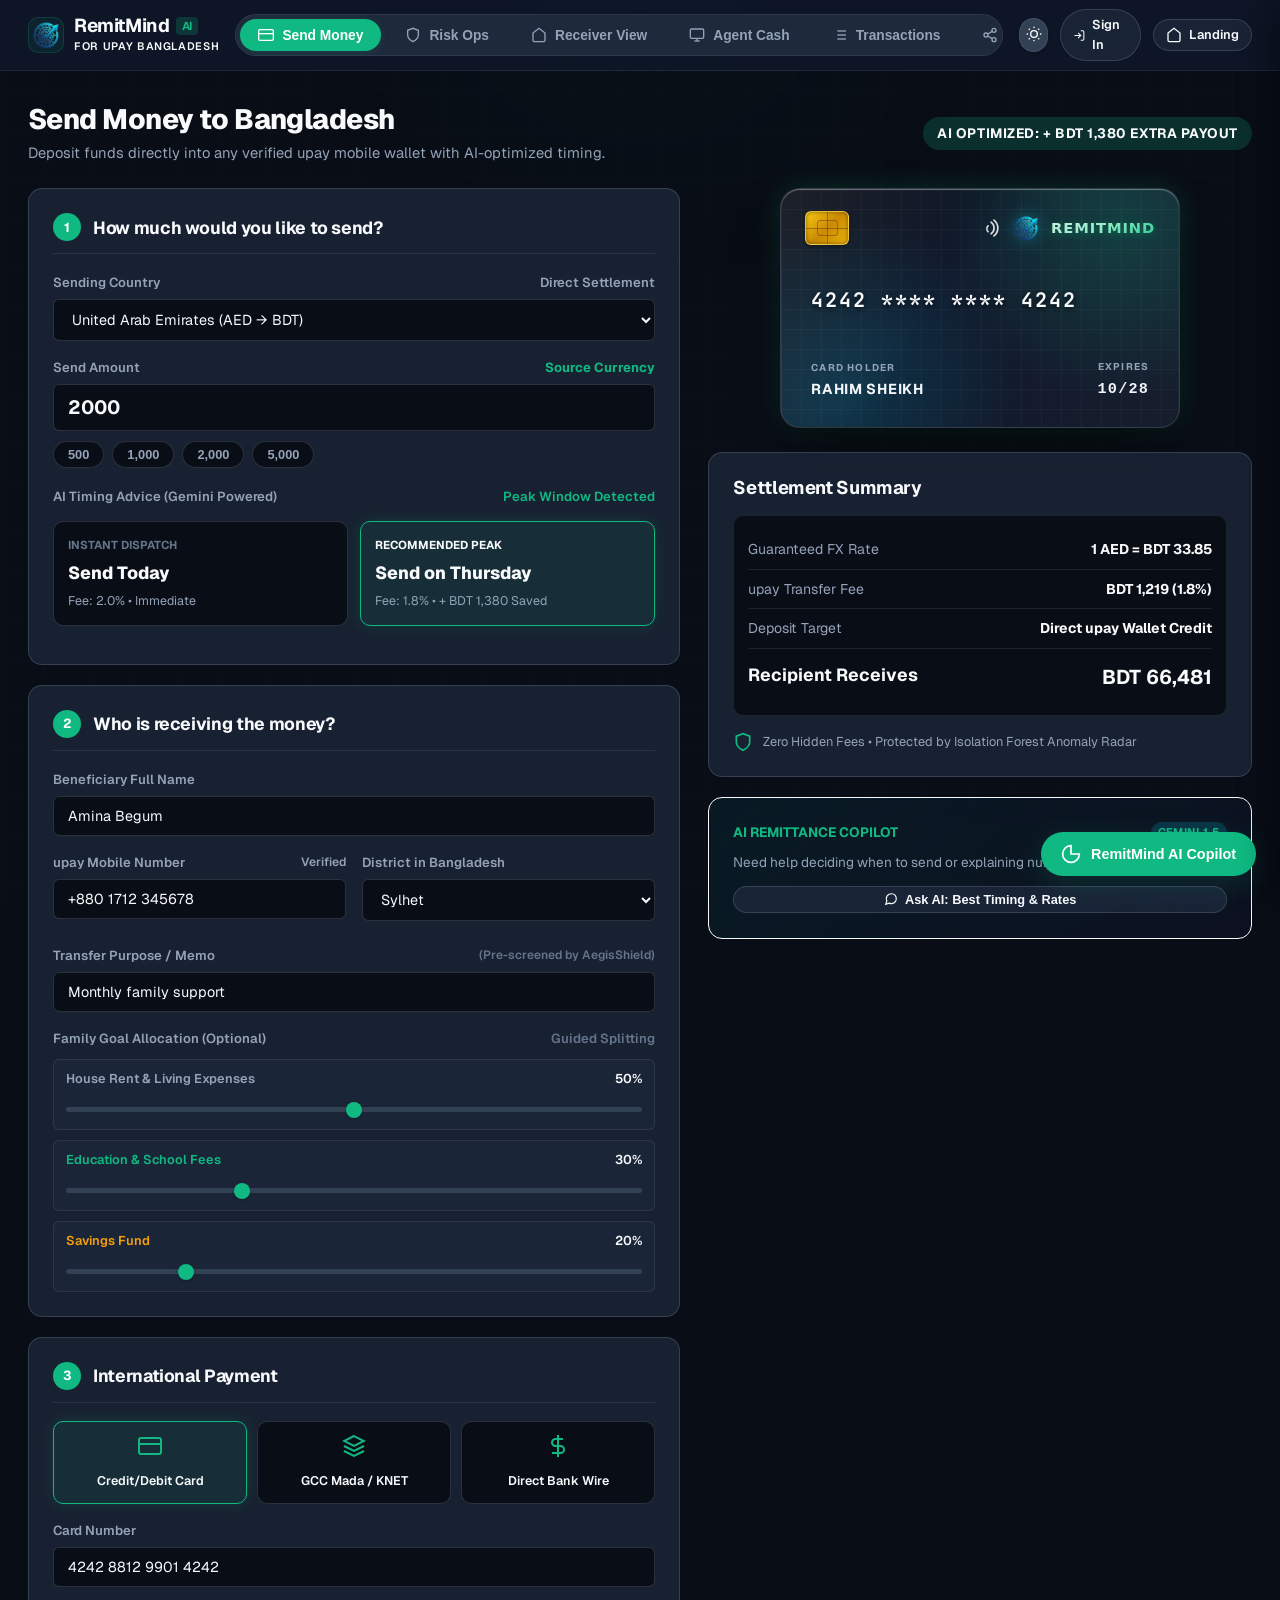
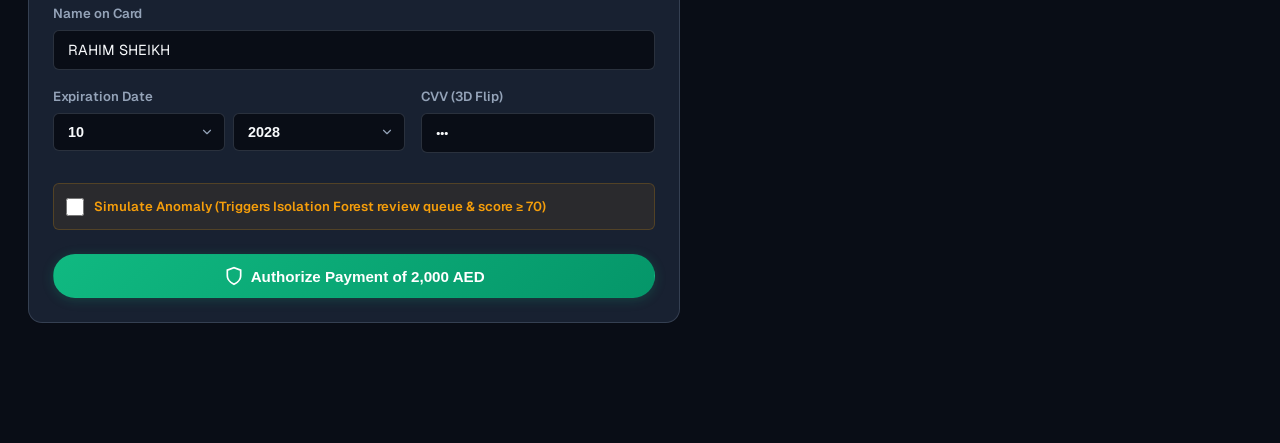
==== commit 0d868b9b: "feat(ui): update application shell" ====
--- a/frontend/app.html
+++ b/frontend/app.html
@@ -6,10 +6,10 @@
   <title>RemitMind Portal | International Remittance & AI Intelligence</title>
   <meta name="description" content="RemitMind production workspace for international remittance payment execution, real-time risk operations, village receiver budgeting, and agent liquidity forecasting.">
 
-  <!-- Google Fonts: Outfit & Inter & JetBrains Mono -->
+  <!-- Google Fonts: Hind Siliguri, Geist, Geist Mono, JetBrains Mono -->
   <link rel="preconnect" href="https://fonts.googleapis.com">
   <link rel="preconnect" href="https://fonts.gstatic.com" crossorigin>
-  <link href="https://fonts.googleapis.com/css2?family=Inter:wght@400;500;600;700&family=JetBrains+Mono:wght@400;600&family=Outfit:wght@400;500;600;700;800&display=swap" rel="stylesheet">
+  <link href="https://fonts.googleapis.com/css2?family=Geist+Mono:wght@400;600;700&family=Geist:wght@400;500;600;700&family=Hind+Siliguri:wght@400;500;600;700&family=JetBrains+Mono:wght@400;600&display=swap" rel="stylesheet">
 
   <!-- Favicon -->
   <link rel="icon" type="image/png" href="assets/favicon.png">
@@ -20,6 +20,10 @@
   <link rel="stylesheet" href="css/credit_card.css">
 </head>
 <body>
+
+  <!-- Accessibility Skip Links -->
+  <a href="#app-nav-bar" class="skip-link">Skip to navigation</a>
+  <a href="#view-pay" class="skip-link" style="left:180px;">Skip to main content</a>
 
   <!-- Ambient AI Glow Aura -->
   <div class="ai-ambient-glow" aria-hidden="true"></div>
@@ -35,14 +39,14 @@
               <img src="assets/remitmind-emblem.png" alt="RemitMind AI Logo" class="brand-logo-img">
             </div>
             <div class="logo-text-group">
-              <span class="logo-title">RemitMind <span style="font-size:0.72rem; background:rgba(16,185,129,0.2); color:var(--upay-emerald-light); padding:2px 6px; border-radius:4px; font-weight:700;">AI</span></span>
+              <span class="logo-title">RemitMind <span style="font-size:0.72rem; background:rgba(16,185,129,0.2); color:var(--upay-emerald); padding:2px 6px; border-radius:4px; font-weight:700;">AI</span></span>
               <span class="logo-subtitle">For upay Bangladesh</span>
             </div>
           </a>
         </div>
 
         <!-- Navigation Tabs -->
-        <nav class="app-nav-tabs" id="app-nav-bar">
+        <nav class="app-nav-tabs" id="app-nav-bar" aria-label="Application Navigation">
           <button class="app-nav-tab active" data-view="pay">
             <svg viewBox="0 0 24 24" fill="none" stroke="currentColor" stroke-width="2"><rect x="1" y="4" width="22" height="16" rx="2" ry="2"/><line x1="1" y1="10" x2="23" y2="10"/></svg>
             <span>Send Money</span>
@@ -76,6 +80,11 @@
           <button class="app-nav-tab" data-view="resilience">
             <svg viewBox="0 0 24 24" fill="none" stroke="currentColor" stroke-width="2"><path d="M22 12h-4l-3 9L9 3l-3 9H2"/></svg>
             <span>Macro Resilience</span>
+          </button>
+
+          <button class="app-nav-tab" data-view="policy">
+            <svg viewBox="0 0 24 24" fill="none" stroke="currentColor" stroke-width="2"><circle cx="12" cy="12" r="3"/><path d="M19.4 15a1.65 1.65 0 0 0 .33 1.82l.06.06a2 2 0 0 1 0 2.83 2 2 0 0 1-2.83 0l-.06-.06a1.65 1.65 0 0 0-1.82-.33 1.65 1.65 0 0 0-1 1.51V21a2 2 0 0 1-2 2 2 2 0 0 1-2-2v-.09A1.65 1.65 0 0 0 9 19.4a1.65 1.65 0 0 0-1.82.33l-.06.06a2 2 0 0 1-2.83 0 2 2 0 0 1 0-2.83l.06-.06a1.65 1.65 0 0 0 .33-1.82 1.65 1.65 0 0 0-1.51-1H3a2 2 0 0 1-2-2 2 2 0 0 1 2-2h.09A1.65 1.65 0 0 0 4.6 9a1.65 1.65 0 0 0-.33-1.82l-.06-.06a2 2 0 0 1 0-2.83 2 2 0 0 1 2.83 0l.06.06a1.65 1.65 0 0 0 1.82.33H9a1.65 1.65 0 0 0 1-1.51V3a2 2 0 0 1 2-2 2 2 0 0 1 2 2v.09a1.65 1.65 0 0 0 1 1.51 1.65 1.65 0 0 0 1.82-.33l.06-.06a2 2 0 0 1 2.83 0 2 2 0 0 1 0 2.83l-.06.06a1.65 1.65 0 0 0-.33 1.82V9a1.65 1.65 0 0 0 1.51 1H21a2 2 0 0 1 2 2 2 2 0 0 1-2 2h-.09a1.65 1.65 0 0 0-1.51 1z"/></svg>
+            <span>Policy Engine</span>
           </button>
 
           <button class="app-nav-tab" data-view="simulator">
@@ -498,13 +507,56 @@
         <div class="view-title-bar">
           <div>
             <h2 class="view-heading">Risk Operations & Fraud Console</h2>
-            <p class="view-subheading">Ranked alert queue evaluated by Hybrid Isolation Forest. Zero auto-blocking: all flagged transfers require human decision.</p>
-          </div>
-          <div>
+            <p class="view-subheading">Ranked alert queue evaluated by LightGBM + Hybrid Isolation Forest. Zero auto-blocking: human oversight contract.</p>
+          </div>
+          <div style="display:flex; align-items:center; gap:10px;">
+            <span class="ws-live-badge" id="ws-status-badge">
+              <span class="pulse-dot"></span>
+              <span>Live WebSocket</span>
+            </span>
             <span class="ticker-badge" style="background:rgba(244,63,94,0.15); color:var(--accent-rose); font-size:0.85rem; padding:6px 14px;">
               Human Oversight Active
             </span>
           </div>
+        </div>
+
+        <!-- Analyst Telemetry KPI Strip -->
+        <div class="analyst-kpi-strip" id="analyst-kpi-strip">
+          <div class="analyst-kpi-tile">
+            <span class="kpi-tile-label">Open Today</span>
+            <span class="kpi-tile-value" id="kpi-open-today">14</span>
+            <span class="kpi-tile-subtext">Pending triage</span>
+          </div>
+          <div class="analyst-kpi-tile">
+            <span class="kpi-tile-label">Closed Today</span>
+            <span class="kpi-tile-value" id="kpi-closed-today">48</span>
+            <span class="kpi-tile-subtext">Decided by analysts</span>
+          </div>
+          <div class="analyst-kpi-tile">
+            <span class="kpi-tile-label">Avg Review Duration</span>
+            <span class="kpi-tile-value" id="kpi-avg-duration">38s</span>
+            <span class="kpi-tile-subtext">Target: &lt; 45s</span>
+          </div>
+          <div class="analyst-kpi-tile">
+            <span class="kpi-tile-label">FP Rate 7d / 30d</span>
+            <span class="kpi-tile-value" id="kpi-fp-rate">2.1% / 2.4%</span>
+            <span class="kpi-tile-subtext">Analyst release ratio</span>
+          </div>
+          <div class="analyst-kpi-tile">
+            <span class="kpi-tile-label">Elevated Corridors</span>
+            <span class="kpi-tile-value" id="kpi-risky-corridors">AED, MYR</span>
+            <span class="kpi-tile-subtext">Active elevated volume</span>
+          </div>
+        </div>
+
+        <!-- Keyboard Shortcuts Hint Strip -->
+        <div style="display:flex; gap:14px; align-items:center; margin-bottom:16px; font-size:0.75rem; color:var(--text-muted); flex-wrap:wrap;">
+          <span style="font-weight:700; color:var(--text-secondary);">Cockpit Hotkeys:</span>
+          <span><kbd>A</kbd> Approve Case</span>
+          <span><kbd>H</kbd> Hold for KYC</span>
+          <span><kbd>E</kbd> Escalate STR</span>
+          <span><kbd>J</kbd> / <kbd>K</kbd> Prev / Next Case</span>
+          <span><kbd>Esc</kbd> Close Drawer</span>
         </div>
 
         <!-- Adversarial Attack Simulation & Replay Deck -->
@@ -1134,10 +1186,150 @@
             <div id="sim3-feedback" style="display:none; margin-top:12px; padding:10px; border-radius:8px; font-size:0.8rem;"></div>
           </div>
         </div>
+      <!-- =====================================================================
+           VIEW 9: HOT-RELOADABLE POLICY ENGINE (SUPERVISOR / COMPLIANCE)
+           ===================================================================== -->
+      <section class="app-view" id="view-policy">
+        <div class="view-title-bar">
+          <div>
+            <h2 class="view-heading">Risk Policy Engine & Dynamic Weight Tuner</h2>
+            <p class="view-subheading">Hot-reloadable scoring parameters, conformal threshold tuning, and active threat defense presets.</p>
+          </div>
+          <div style="display:flex; gap:10px; align-items:center;">
+            <span class="ticker-badge" id="policy-version-badge" style="background:rgba(16,185,129,0.15); color:var(--upay-emerald); font-size:0.8rem;">Version 1.0</span>
+            <button class="btn btn-secondary btn-sm" onclick="resetPolicyDefaults()">Reset Defaults</button>
+            <button class="btn btn-primary btn-sm" id="btn-save-policy" onclick="savePolicyChanges()">
+              <svg width="14" height="14" viewBox="0 0 24 24" fill="none" stroke="currentColor" stroke-width="2"><path d="M19 21H5a2 2 0 0 1-2-2V5a2 2 0 0 1 2-2h11l5 5v11a2 2 0 0 1-2 2z"/><polyline points="17 21 17 13 7 13 7 21"/><polyline points="7 3 7 8 15 8"/></svg>
+              <span>Deploy Policy</span>
+            </button>
+          </div>
+        </div>
+
+        <!-- Operational Preset Chips -->
+        <div style="margin-bottom:20px;">
+          <label style="font-size:0.75rem; font-weight:700; text-transform:uppercase; color:var(--text-muted); letter-spacing:0.05em; display:block; margin-bottom:8px;">
+            Operational Threat Presets:
+          </label>
+          <div style="display:flex; gap:8px; flex-wrap:wrap;">
+            <button class="preset-chip active" id="chip-preset-standard" onclick="applyPolicyPreset('standard')">Standard Production</button>
+            <button class="preset-chip" id="chip-preset-nocturnal" onclick="applyPolicyPreset('nocturnal')">Nocturnal Guard (00:00-06:00 BST)</button>
+            <button class="preset-chip" id="chip-preset-mule" onclick="applyPolicyPreset('mule_strike')">Mule Syndicate Strike</button>
+            <button class="preset-chip" id="chip-preset-scam" onclick="applyPolicyPreset('scam_surge')">Consumer Scam Alert</button>
+            <button class="preset-chip" id="chip-preset-disaster" onclick="applyPolicyPreset('disaster_relief')">Disaster Relief Priority</button>
+          </div>
+        </div>
+
+        <div class="policy-grid">
+          <!-- 6 Dimension Sliders -->
+          <div class="policy-slider-group">
+            <h3 style="font-size:0.95rem; font-weight:700; color:var(--text-primary); border-bottom:1px solid var(--border-subtle); padding-bottom:10px;">
+              Component Scoring Weights (Sum to 1.00)
+            </h3>
+
+            <!-- 1. Supervised ML Weight -->
+            <div class="slider-item">
+              <div class="slider-header">
+                <span>Supervised ML (LightGBM Calibrated)</span>
+                <span class="num-tabular" id="val-weight-supervised" style="color:var(--upay-emerald); font-weight:700;">0.35</span>
+              </div>
+              <input type="range" class="slider-input" id="slider-weight-supervised" min="0" max="1" step="0.05" value="0.35" oninput="updatePolicySlider('supervised', this.value)">
+              <div style="font-size:0.72rem; color:var(--text-muted);">Trained on 10.5k synthetic corridor cases with Platt probability scaling.</div>
+            </div>
+
+            <!-- 2. Behavioral Anomaly (Isolation Forest) -->
+            <div class="slider-item">
+              <div class="slider-header">
+                <span>Behavioral Anomaly (Isolation Forest)</span>
+                <span class="num-tabular" id="val-weight-anomaly" style="color:var(--upay-emerald); font-weight:700;">0.25</span>
+              </div>
+              <input type="range" class="slider-input" id="slider-weight-anomaly" min="0" max="1" step="0.05" value="0.25" oninput="updatePolicySlider('anomaly', this.value)">
+              <div style="font-size:0.72rem; color:var(--text-muted);">Unsupervised outlier detection across velocity and historical corridor deviance.</div>
+            </div>
+
+            <!-- 3. Velocity Spike Weight -->
+            <div class="slider-item">
+              <div class="slider-header">
+                <span>Velocity & Rapid Fan-in Multiplier</span>
+                <span class="num-tabular" id="val-weight-velocity" style="color:var(--upay-emerald); font-weight:700;">0.15</span>
+              </div>
+              <input type="range" class="slider-input" id="slider-weight-velocity" min="0" max="1" step="0.05" value="0.15" oninput="updatePolicySlider('velocity', this.value)">
+              <div style="font-size:0.72rem; color:var(--text-muted);">Penalizes 3+ transfers in 1 hour or smurfing structured below 25k BDT.</div>
+            </div>
+
+            <!-- 4. Device & Geo Trust -->
+            <div class="slider-item">
+              <div class="slider-header">
+                <span>Device Trust & Geolocation Distance</span>
+                <span class="num-tabular" id="val-weight-device" style="color:var(--upay-emerald); font-weight:700;">0.10</span>
+              </div>
+              <input type="range" class="slider-input" id="slider-weight-device" min="0" max="1" step="0.05" value="0.10" oninput="updatePolicySlider('device', this.value)">
+              <div style="font-size:0.72rem; color:var(--text-muted);">Device fingerprint consistency, proxy detection, and foreign IP telemetry.</div>
+            </div>
+
+            <!-- 5. Graph Centrality (Syndicate) -->
+            <div class="slider-item">
+              <div class="slider-header">
+                <span>Graph Centrality (PageRank Mule Ring)</span>
+                <span class="num-tabular" id="val-weight-centrality" style="color:var(--upay-emerald); font-weight:700;">0.10</span>
+              </div>
+              <input type="range" class="slider-input" id="slider-weight-centrality" min="0" max="1" step="0.05" value="0.10" oninput="updatePolicySlider('centrality', this.value)">
+              <div style="font-size:0.72rem; color:var(--text-muted);">SyndicateRadar network topology and Louvain community proximity score.</div>
+            </div>
+
+            <!-- 6. ScamShield Coercion -->
+            <div class="slider-item">
+              <div class="slider-header">
+                <span>ScamShield Coercion & Social Engineering</span>
+                <span class="num-tabular" id="val-weight-scamshield" style="color:var(--upay-emerald); font-weight:700;">0.05</span>
+              </div>
+              <input type="range" class="slider-input" id="slider-weight-scamshield" min="0" max="1" step="0.05" value="0.05" oninput="updatePolicySlider('scamshield', this.value)">
+              <div style="font-size:0.72rem; color:var(--text-muted);">Bilingual prompt risk analysis for predatory caller phrases or lottery keywords.</div>
+            </div>
+          </div>
+
+          <!-- Policy Diff & Conformal Thresholds Card -->
+          <div style="display:flex; flex-direction:column; gap:16px;">
+            <div class="card" style="padding:18px;">
+              <h3 style="font-size:0.92rem; font-weight:700; color:var(--text-primary); margin-bottom:12px;">Conformal Review Thresholds</h3>
+              
+              <div style="margin-bottom:14px;">
+                <div style="display:flex; justify-content:space-between; font-size:0.8rem; margin-bottom:4px;">
+                  <span>Auto-Clear Threshold</span>
+                  <strong class="num-tabular" id="val-thresh-clear" style="color:var(--upay-emerald);">40.0</strong>
+                </div>
+                <input type="range" class="slider-input" id="slider-thresh-clear" min="10" max="60" value="40" oninput="document.getElementById('val-thresh-clear').innerText = this.value + '.0'; computePolicyDiff();">
+              </div>
+
+              <div style="margin-bottom:14px;">
+                <div style="display:flex; justify-content:space-between; font-size:0.8rem; margin-bottom:4px;">
+                  <span>Analyst Review Threshold</span>
+                  <strong class="num-tabular" id="val-thresh-review" style="color:var(--risk-review);">70.0</strong>
+                </div>
+                <input type="range" class="slider-input" id="slider-thresh-review" min="50" max="85" value="70" oninput="document.getElementById('val-thresh-review').innerText = this.value + '.0'; computePolicyDiff();">
+              </div>
+
+              <div>
+                <div style="display:flex; justify-content:space-between; font-size:0.8rem; margin-bottom:4px;">
+                  <span>Conformal Doubt Margin (&plusmn;)</span>
+                  <strong class="num-tabular" id="val-thresh-doubt" style="color:var(--accent-amber);">5.19%</strong>
+                </div>
+                <input type="range" class="slider-input" id="slider-thresh-doubt" min="1" max="15" step="0.1" value="5.19" oninput="document.getElementById('val-thresh-doubt').innerText = parseFloat(this.value).toFixed(2) + '%'; computePolicyDiff();">
+              </div>
+            </div>
+
+            <!-- Live Policy Diff Panel -->
+            <div class="card" style="padding:18px; flex-grow:1;">
+              <h3 style="font-size:0.92rem; font-weight:700; color:var(--text-primary); margin-bottom:8px;">Live Configuration Diff</h3>
+              <p style="font-size:0.75rem; color:var(--text-muted); margin-bottom:12px;">
+                Review parameter changes before hot-reloading into backend runtime.
+              </p>
+              <div class="policy-diff-card" id="policy-diff-summary">
+                <span style="color:var(--text-muted);">No unsaved modifications. Policy in sync with production config.</span>
+              </div>
+            </div>
+          </div>
+        </div>
       </section>
-
-
-
 
     </main>
   </div>
@@ -1193,6 +1385,88 @@
       <button class="copilot-send-btn" onclick="sendCopilotMsg()" title="Send Message">
         <svg width="18" height="18" viewBox="0 0 24 24" fill="none" stroke="currentColor" stroke-width="2"><line x1="22" y1="2" x2="11" y2="13"/><polygon points="22 2 15 22 11 13 2 9 22 2"/></svg>
       </button>
+    </div>
+  </div>
+
+  <!-- =========================================================================
+       ANALYST SLIDE-OVER DETAIL DRAWER (DENSITY 7 COCKPIT MODE)
+       ========================================================================= -->
+  <div class="drawer-backdrop" id="analyst-drawer-backdrop" onclick="closeAnalystDrawer()"></div>
+  <aside class="slideover-drawer" id="analyst-drawer" aria-label="Analyst Investigation Drawer">
+    <div class="drawer-header">
+      <div>
+        <div style="font-weight:700; font-size:1.1rem; color:var(--text-primary);" id="drawer-case-ref">Case Investigation</div>
+        <div style="font-size:0.75rem; color:var(--text-secondary);" id="drawer-model-tag">LightGBM Calibrated &bull; TreeSHAP Grounded</div>
+      </div>
+      <div style="display:flex; align-items:center; gap:8px;">
+        <span class="badge-status in_review" id="drawer-status-badge">In Review</span>
+        <button onclick="closeAnalystDrawer()" style="background:none; border:none; color:var(--text-secondary); cursor:pointer; font-size:1.4rem; padding:4px 8px;" title="Close Drawer (Esc)">&times;</button>
+      </div>
+    </div>
+
+    <div class="drawer-body" id="drawer-body-content">
+      <!-- Populated dynamically via main_app.js -->
+      <div class="skeleton" style="height:120px; width:100%;"></div>
+      <div class="skeleton" style="height:200px; width:100%;"></div>
+    </div>
+
+    <div class="drawer-footer">
+      <div style="font-size:0.72rem; color:var(--text-muted);">
+        Hotkeys: <kbd>A</kbd> Approve &bull; <kbd>H</kbd> Hold &bull; <kbd>E</kbd> Escalate
+      </div>
+      <div style="display:flex; gap:8px;">
+        <button class="btn btn-approve btn-sm" id="drawer-btn-approve" onclick="handleDrawerAction('approve')">
+          <span>Approve (A)</span>
+        </button>
+        <button class="btn btn-hold btn-sm" id="drawer-btn-hold" onclick="handleDrawerAction('hold')">
+          <span>Hold (H)</span>
+        </button>
+        <button class="btn btn-escalate btn-sm" id="drawer-btn-escalate" onclick="handleDrawerAction('escalate')">
+          <span>STR Escalate (E)</span>
+        </button>
+      </div>
+    </div>
+  </aside>
+
+  <!-- =========================================================================
+       FLOAT DISPATCH MODAL (MACRO RESILIENCE REBALANCING)
+       ========================================================================= -->
+  <div class="modal-backdrop" id="float-dispatch-modal">
+    <div class="modal-dialog" style="max-width:500px;">
+      <div class="modal-header">
+        <div style="display:flex; align-items:center; gap:8px;">
+          <svg width="20" height="20" viewBox="0 0 24 24" fill="none" stroke="var(--upay-emerald)" stroke-width="2"><path d="M12 2v20M17 5H9.5a3.5 3.5 0 0 0 0 7h5a3.5 3.5 0 0 1 0 7H6"/></svg>
+          <span style="font-weight:700;">Emergency Float Dispatch</span>
+        </div>
+        <button onclick="document.getElementById('float-dispatch-modal').classList.remove('open')" style="background:none; border:none; color:var(--text-secondary); cursor:pointer; font-size:1.4rem;">&times;</button>
+      </div>
+      <div class="modal-body">
+        <p style="font-size:0.85rem; color:var(--text-secondary); margin-bottom:14px;">
+          Trigger real-time liquidity rebalancing from Central Treasury (Dhaka) to distressed division.
+        </p>
+        <div class="receipt-details-list">
+          <div class="receipt-row">
+            <span>Target Division</span>
+            <strong id="dispatch-target-division" style="color:var(--text-primary);">Sylhet Division</strong>
+          </div>
+          <div class="receipt-row">
+            <span>Current Runway</span>
+            <strong id="dispatch-current-runway" style="color:var(--risk-critical);">7.2 Hours (Sub-12h Warning)</strong>
+          </div>
+          <div class="receipt-row">
+            <span>Recommended Float Injection</span>
+            <strong id="dispatch-injection-amt" style="color:var(--upay-emerald);">BDT 15,000,000</strong>
+          </div>
+          <div class="receipt-row">
+            <span>Post-Injection Runway</span>
+            <strong style="color:var(--upay-emerald);">48.5 Hours (Stable)</strong>
+          </div>
+        </div>
+        <div style="display:flex; gap:10px; margin-top:20px;">
+          <button class="btn btn-secondary" style="flex:1;" onclick="document.getElementById('float-dispatch-modal').classList.remove('open')">Cancel</button>
+          <button class="btn btn-primary" style="flex:1;" id="btn-confirm-dispatch" onclick="confirmFloatDispatch()">Confirm Dispatch</button>
+        </div>
+      </div>
     </div>
   </div>
 
--- a/frontend/css/style.css
+++ b/frontend/css/style.css
@@ -1,113 +1,137 @@
 /* ==========================================================================
-   RemitMind - AI-Powered Remittance Intelligence & Safety Layer for upay
-   Vanilla CSS Design System with AI Aesthetic & Full Light/Dark Mode
-   Zero Emojis - Pure Clean Typography & Modern Vector Accents
+   RemitMind - Financial-Grade Intelligence & Safety Layer for upay
+   Refined Design System per redesign-existing-projects & design-taste-frontend-v1
+   Single Accent (upay Emerald) • Slate Neutral Palette • Hind Siliguri + Geist
+   Zero Emojis • Tabular Numerals • Functional Risk Semantics Only
    ========================================================================== */
 
 :root {
-  /* Default: Dark Mode Palette */
-  --bg-darkest: #07090e;
-  --bg-primary: #0b0f19;
-  --bg-secondary: #111827;
-  --bg-tertiary: #1f293d;
-  --bg-glass: rgba(17, 24, 39, 0.75);
-  --bg-glass-card: rgba(22, 31, 49, 0.7);
-  --bg-glass-hover: rgba(30, 41, 65, 0.85);
-
-  /* AI Cybernetic Theme Colors */
+  /* Default: Dark Mode Refined Palette (Deep Slate Base, Never Pure #000000) */
+  --bg-darkest: #090d16;
+  --bg-primary: #0f172a;
+  --bg-secondary: #1e293b;
+  --bg-tertiary: #334155;
+  --bg-glass: rgba(15, 23, 42, 0.88);
+  --bg-glass-card: rgba(30, 41, 59, 0.75);
+  --bg-glass-hover: rgba(51, 65, 85, 0.85);
+
+  /* Single Primary Accent Color (upay Emerald - Saturation < 80%) */
   --upay-emerald: #10b981;
-  --upay-emerald-glow: rgba(16, 185, 129, 0.35);
-  --upay-emerald-light: #34d399;
-  --ai-cyan: #06b6d4;
-  --ai-cyan-glow: rgba(6, 182, 212, 0.35);
-  --ai-indigo: #6366f1;
-  --ai-indigo-glow: rgba(99, 102, 241, 0.3);
-  --ai-violet: #8b5cf6;
-  --accent-amber: #f59e0b;
-  --accent-amber-glow: rgba(245, 158, 11, 0.3);
-  --accent-rose: #f43f5e;
-  --accent-rose-glow: rgba(244, 63, 94, 0.35);
-  --upay-gold: #fbbf24;
-
-  /* Typography Colors */
+  --upay-emerald-hover: #059669;
+  --upay-emerald-glow: rgba(16, 185, 129, 0.16);
+  --upay-emerald-subtle: rgba(16, 185, 129, 0.1);
+
+  /* Strictly Functional Risk Semantics (Never Decorative) */
+  --risk-clear: #10b981;
+  --risk-clear-bg: rgba(16, 185, 129, 0.12);
+  --risk-review: #f59e0b;
+  --risk-review-bg: rgba(245, 158, 11, 0.12);
+  --risk-critical: #ef4444;
+  --risk-critical-bg: rgba(239, 68, 68, 0.14);
+
+  /* Deprecated aliases mapped strictly to functional tokens */
+  --ai-cyan: #10b981;
+  --ai-cyan-glow: var(--upay-emerald-glow);
+  --ai-indigo: #94a3b8;
+  --ai-indigo-glow: rgba(148, 163, 184, 0.1);
+  --ai-violet: #64748b;
+  --accent-amber: var(--risk-review);
+  --accent-amber-glow: var(--risk-review-bg);
+  --accent-rose: var(--risk-critical);
+  --accent-rose-glow: var(--risk-critical-bg);
+  --upay-gold: #f59e0b;
+
+  /* Typography Colors (AA Contrast Guaranteed) */
   --text-primary: #f8fafc;
   --text-secondary: #94a3b8;
   --text-muted: #64748b;
-  --text-inverted: #0b0f19;
-
-  /* Borders & Highlights */
-  --border-subtle: rgba(255, 255, 255, 0.08);
-  --border-medium: rgba(255, 255, 255, 0.14);
-  --border-active: rgba(16, 185, 129, 0.45);
-  --border-cyan: rgba(6, 182, 212, 0.4);
-
-  /* Radius & Shadows */
-  --radius-sm: 8px;
-  --radius-md: 14px;
-  --radius-lg: 20px;
-  --radius-xl: 28px;
+  --text-inverted: #090d16;
+
+  /* Borders & Dividers */
+  --border-subtle: rgba(148, 163, 184, 0.14);
+  --border-medium: rgba(148, 163, 184, 0.24);
+  --border-active: rgba(16, 185, 129, 0.5);
+
+  /* Radius & Shadows (Tighter on inner components, softer on containers) */
+  --radius-xs: 4px;
+  --radius-sm: 6px;
+  --radius-md: 10px;
+  --radius-lg: 14px;
+  --radius-xl: 18px;
   --radius-full: 9999px;
 
-  --shadow-sm: 0 4px 12px rgba(0, 0, 0, 0.25);
-  --shadow-md: 0 8px 30px rgba(0, 0, 0, 0.4);
-  --shadow-lg: 0 20px 50px rgba(0, 0, 0, 0.6);
-  --shadow-glow: 0 0 35px var(--upay-emerald-glow);
-  --shadow-cyan-glow: 0 0 35px var(--ai-cyan-glow);
-
-  /* Layout */
+  --shadow-sm: 0 1px 3px rgba(0, 0, 0, 0.25);
+  --shadow-md: 0 4px 16px rgba(0, 0, 0, 0.35);
+  --shadow-lg: 0 12px 32px rgba(0, 0, 0, 0.45);
+  --shadow-glow: 0 0 18px var(--upay-emerald-glow);
+
+  /* Layout & Typography Configuration */
   --max-width: 1280px;
-  --font-family: 'Outfit', 'Inter', -apple-system, BlinkMacSystemFont, 'Segoe UI', Roboto, sans-serif;
-  --font-mono: 'JetBrains Mono', 'Fira Code', 'Courier New', monospace;
-  --transition-fast: 0.2s ease;
-  --transition-normal: 0.35s cubic-bezier(0.16, 1, 0.3, 1);
-
-  /* Background Grid Color */
-  --grid-line: rgba(255, 255, 255, 0.015);
-  --card-bg-subtle: rgba(7, 9, 14, 0.85);
+  --font-sans: 'Geist', 'Inter', -apple-system, BlinkMacSystemFont, 'Segoe UI', Roboto, sans-serif;
+  --font-bangla: 'Hind Siliguri', 'Noto Sans Bengali', sans-serif;
+  --font-mono: 'Geist Mono', 'JetBrains Mono', 'Fira Code', monospace;
+  --font-family: var(--font-sans);
+
+  /* Spring Physics & Fluid Transitions */
+  --transition-fast: 0.15s cubic-bezier(0.16, 1, 0.3, 1);
+  --transition-normal: 0.28s cubic-bezier(0.16, 1, 0.3, 1);
+  --spring-bounce: 0.4s cubic-bezier(0.175, 0.885, 0.32, 1.275);
+
+  --grid-line: rgba(148, 163, 184, 0.03);
+  --card-bg-subtle: rgba(30, 41, 59, 0.85);
 }
 
 /* ==========================================================================
-   Light Mode Palette
+   Light Mode Palette (Calm, High Contrast, Financial-Grade Clarity)
    ========================================================================== */
 [data-theme="light"] {
   --bg-darkest: #f1f5f9;
-  --bg-primary: #f8fafc;
-  --bg-secondary: #ffffff;
+  --bg-primary: #ffffff;
+  --bg-secondary: #f8fafc;
   --bg-tertiary: #e2e8f0;
-  --bg-glass: rgba(255, 255, 255, 0.85);
-  --bg-glass-card: rgba(255, 255, 255, 0.95);
-  --bg-glass-hover: rgba(241, 245, 249, 0.95);
+  --bg-glass: rgba(255, 255, 255, 0.92);
+  --bg-glass-card: rgba(255, 255, 255, 0.98);
+  --bg-glass-hover: #f1f5f9;
 
   --upay-emerald: #059669;
-  --upay-emerald-glow: rgba(5, 150, 105, 0.2);
-  --upay-emerald-light: #047857;
-  --ai-cyan: #0284c7;
-  --ai-cyan-glow: rgba(2, 132, 199, 0.2);
-  --ai-indigo: #4f46e5;
-  --ai-indigo-glow: rgba(79, 70, 229, 0.15);
-  --ai-violet: #7c3aed;
-  --accent-amber: #d97706;
-  --accent-amber-glow: rgba(217, 119, 6, 0.2);
-  --accent-rose: #e11d48;
-  --accent-rose-glow: rgba(225, 29, 72, 0.2);
-  --upay-gold: #b45309;
+  --upay-emerald-hover: #047857;
+  --upay-emerald-glow: rgba(5, 150, 105, 0.12);
+  --upay-emerald-subtle: rgba(5, 150, 105, 0.08);
+
+  --risk-clear: #059669;
+  --risk-clear-bg: rgba(5, 150, 105, 0.1);
+  --risk-review: #d97706;
+  --risk-review-bg: rgba(217, 119, 6, 0.1);
+  --risk-critical: #dc2626;
+  --risk-critical-bg: rgba(220, 38, 38, 0.1);
+
+  --ai-cyan: #059669;
+  --ai-cyan-glow: var(--upay-emerald-glow);
+  --ai-indigo: #64748b;
+  --ai-indigo-glow: rgba(100, 116, 139, 0.06);
+  --ai-violet: #475569;
+  --accent-amber: var(--risk-review);
+  --accent-amber-glow: var(--risk-review-bg);
+  --accent-rose: var(--risk-critical);
+  --accent-rose-glow: var(--risk-critical-bg);
+  --upay-gold: #d97706;
 
   --text-primary: #0f172a;
   --text-secondary: #475569;
   --text-muted: #64748b;
   --text-inverted: #f8fafc;
 
-  --border-subtle: rgba(15, 23, 42, 0.08);
+  --border-subtle: rgba(15, 23, 42, 0.09);
   --border-medium: rgba(15, 23, 42, 0.16);
   --border-active: rgba(5, 150, 105, 0.5);
-  --border-cyan: rgba(2, 132, 199, 0.4);
-
-  --shadow-sm: 0 2px 8px rgba(15, 23, 42, 0.05);
-  --shadow-md: 0 8px 24px rgba(15, 23, 42, 0.08);
-  --shadow-lg: 0 20px 45px rgba(15, 23, 42, 0.12);
-
-  --grid-line: rgba(15, 23, 42, 0.03);
-  --card-bg-subtle: rgba(248, 250, 252, 0.95);
+
+  --shadow-sm: 0 1px 3px rgba(15, 23, 42, 0.05);
+  --shadow-md: 0 4px 12px rgba(15, 23, 42, 0.07);
+  --shadow-lg: 0 10px 24px rgba(15, 23, 42, 0.09);
+  --shadow-glow: 0 0 14px var(--upay-emerald-glow);
+
+  --grid-line: rgba(15, 23, 42, 0.02);
+  --card-bg-subtle: #ffffff;
 }
 
 /* Base Styles */
@@ -132,7 +156,7 @@
   transition: background-color var(--transition-normal), color var(--transition-normal);
 }
 
-/* Background Atmosphere */
+/* Background Atmosphere - Extremely Subtle Pattern */
 body::before {
   content: '';
   position: fixed;
@@ -143,22 +167,23 @@
   background-image: 
     linear-gradient(var(--grid-line) 1px, transparent 1px),
     linear-gradient(90deg, var(--grid-line) 1px, transparent 1px);
-  background-size: 50px 50px;
+  background-size: 44px 44px;
   pointer-events: none;
   z-index: 0;
-}
-
-/* AI Ambient Glow Backdrop */
+  opacity: 0.6;
+}
+
+/* AI Ambient Glow Backdrop - Minimal Subtle Soft Wash */
 .ai-ambient-glow {
   position: fixed;
-  top: -150px;
+  top: -180px;
   left: 50%;
   transform: translateX(-50%);
-  width: 800px;
-  height: 500px;
-  background: radial-gradient(circle, var(--ai-cyan-glow) 0%, var(--upay-emerald-glow) 40%, transparent 70%);
-  filter: blur(90px);
-  opacity: 0.6;
+  width: 680px;
+  height: 320px;
+  background: radial-gradient(circle, var(--ai-cyan-glow) 0%, var(--upay-emerald-glow) 50%, transparent 70%);
+  filter: blur(120px);
+  opacity: 0.22;
   pointer-events: none;
   z-index: 0;
 }
@@ -177,6 +202,90 @@
   color: inherit;
   text-decoration: none;
   transition: var(--transition-fast);
+}
+
+/* Accessibility & Focus Indicators */
+:focus-visible {
+  outline: 2px solid var(--upay-emerald);
+  outline-offset: 2px;
+}
+
+.skip-link {
+  position: absolute;
+  top: -100px;
+  left: 20px;
+  background: var(--upay-emerald);
+  color: #ffffff;
+  padding: 10px 18px;
+  border-radius: var(--radius-sm);
+  font-weight: 600;
+  font-size: 0.88rem;
+  z-index: 10000;
+  transition: top 0.2s ease;
+  box-shadow: var(--shadow-md);
+  text-decoration: none;
+}
+.skip-link:focus {
+  top: 16px;
+  outline: 2px solid #ffffff;
+  outline-offset: 2px;
+}
+
+/* Tabular Numerals & Bangla Typography Utilities */
+.tabular-nums,
+.num-tabular,
+.kpi-num,
+.ticker-num,
+.rate-val,
+.countdown-digits {
+  font-variant-numeric: tabular-nums;
+  font-feature-settings: "tnum" 1;
+}
+
+.bangla-text,
+[lang="bn"] {
+  font-family: var(--font-bangla);
+  line-height: 1.6;
+}
+
+/* Skeleton Loaders & Empty State */
+.skeleton {
+  background: linear-gradient(90deg, var(--bg-secondary) 25%, var(--bg-tertiary) 50%, var(--bg-secondary) 75%);
+  background-size: 200% 100%;
+  animation: skeleton-shimmer 1.5s infinite;
+  border-radius: var(--radius-sm);
+}
+
+@keyframes skeleton-shimmer {
+  0% { background-position: 200% 0; }
+  100% { background-position: -200% 0; }
+}
+
+.empty-state {
+  display: flex;
+  flex-direction: column;
+  align-items: center;
+  justify-content: center;
+  padding: 48px 24px;
+  text-align: center;
+  color: var(--text-muted);
+}
+.empty-state-icon {
+  width: 48px;
+  height: 48px;
+  margin-bottom: 16px;
+  stroke: var(--text-muted);
+  opacity: 0.6;
+}
+.empty-state-title {
+  font-size: 1rem;
+  font-weight: 600;
+  color: var(--text-secondary);
+  margin-bottom: 6px;
+}
+.empty-state-desc {
+  font-size: 0.85rem;
+  max-width: 380px;
 }
 
 /* Container */
@@ -208,8 +317,8 @@
 .ticker-bar {
   background: var(--bg-secondary);
   border-bottom: 1px solid var(--border-subtle);
-  font-size: 0.82rem;
-  padding: 8px 0;
+  font-size: 0.8rem;
+  padding: 7px 0;
   color: var(--text-secondary);
   position: relative;
   z-index: 100;
@@ -220,9 +329,15 @@
   display: flex;
   align-items: center;
   justify-content: space-between;
-  gap: 16px;
+  gap: 20px;
   overflow-x: auto;
   white-space: nowrap;
+  scrollbar-width: none;
+  -ms-overflow-style: none;
+}
+
+.ticker-content::-webkit-scrollbar {
+  display: none;
 }
 
 .ticker-item {
@@ -232,13 +347,13 @@
 }
 
 .ticker-badge {
-  background: rgba(16, 185, 129, 0.15);
+  background: rgba(16, 185, 129, 0.12);
   color: var(--upay-emerald-light);
-  padding: 2px 8px;
+  padding: 2px 7px;
   border-radius: var(--radius-full);
-  font-size: 0.72rem;
-  font-weight: 700;
-  letter-spacing: 0.05em;
+  font-size: 0.7rem;
+  font-weight: 700;
+  letter-spacing: 0.04em;
   text-transform: uppercase;
 }
 
@@ -247,14 +362,14 @@
   font-weight: 600;
 }
 
-/* Navigation */
+/* Navigation - Sleek & Compact */
 .navbar {
   position: sticky;
   top: 0;
   z-index: 99;
   background: var(--bg-glass);
-  backdrop-filter: blur(16px);
-  -webkit-backdrop-filter: blur(16px);
+  backdrop-filter: blur(20px);
+  -webkit-backdrop-filter: blur(20px);
   border-bottom: 1px solid var(--border-subtle);
   transition: background-color var(--transition-normal), border-color var(--transition-normal);
 }
@@ -263,33 +378,32 @@
   display: flex;
   align-items: center;
   justify-content: space-between;
-  height: 74px;
+  height: 62px;
 }
 
 .nav-logo {
   display: flex;
   align-items: center;
-  gap: 12px;
+  gap: 10px;
 }
 
 .logo-icon {
-  width: 44px;
-  height: 44px;
-  border-radius: 12px;
-  background: rgba(6, 182, 212, 0.08);
-  border: 1px solid rgba(6, 182, 212, 0.28);
+  width: 36px;
+  height: 36px;
+  border-radius: 10px;
+  background: rgba(16, 185, 129, 0.08);
+  border: 1px solid rgba(16, 185, 129, 0.2);
   display: flex;
   align-items: center;
   justify-content: center;
-  box-shadow: 0 0 20px rgba(6, 182, 212, 0.25);
   position: relative;
-  padding: 4px;
-  transition: transform var(--transition-fast), box-shadow var(--transition-fast);
+  padding: 3px;
+  transition: transform var(--transition-fast), border-color var(--transition-fast);
 }
 
 .logo-icon:hover {
-  transform: scale(1.05);
-  box-shadow: 0 0 26px rgba(6, 182, 212, 0.45);
+  transform: scale(1.04);
+  border-color: var(--upay-emerald);
 }
 
 .logo-icon img,
@@ -301,8 +415,8 @@
 }
 
 .logo-icon svg {
-  width: 24px;
-  height: 24px;
+  width: 20px;
+  height: 20px;
   color: white;
 }
 
@@ -312,37 +426,38 @@
 }
 
 .logo-title {
-  font-size: 1.35rem;
-  font-weight: 800;
-  color: var(--text-primary);
-  letter-spacing: -0.03em;
+  font-size: 1.18rem;
+  font-weight: 700;
+  color: var(--text-primary);
+  letter-spacing: -0.02em;
   display: flex;
   align-items: center;
   gap: 6px;
+  line-height: 1.2;
 }
 
 .logo-subtitle {
-  font-size: 0.72rem;
+  font-size: 0.68rem;
   font-weight: 600;
   color: var(--upay-emerald-light);
   text-transform: uppercase;
-  letter-spacing: 0.08em;
+  letter-spacing: 0.06em;
 }
 
 .nav-links {
   display: flex;
   align-items: center;
-  gap: 24px;
+  gap: 22px;
   list-style: none;
 }
 
 .nav-link {
-  font-size: 0.92rem;
+  font-size: 0.88rem;
   font-weight: 500;
   color: var(--text-secondary);
   transition: var(--transition-fast);
   position: relative;
-  padding: 6px 0;
+  padding: 4px 0;
 }
 
 .nav-link:hover {
@@ -355,9 +470,9 @@
   bottom: 0;
   left: 0;
   width: 0;
-  height: 2px;
+  height: 1.5px;
   background: var(--upay-emerald);
-  transition: width 0.3s ease;
+  transition: width 0.25s ease;
   border-radius: 2px;
 }
 
@@ -368,50 +483,49 @@
 .nav-actions {
   display: flex;
   align-items: center;
-  gap: 12px;
+  gap: 10px;
 }
 
 /* Theme Toggle Button */
 .theme-toggle-btn {
   background: var(--bg-tertiary);
-  border: 1px solid var(--border-medium);
+  border: 1px solid var(--border-subtle);
   border-radius: var(--radius-full);
-  width: 38px;
-  height: 38px;
+  width: 34px;
+  height: 34px;
   display: flex;
   align-items: center;
   justify-content: center;
   cursor: pointer;
   color: var(--text-primary);
-  transition: all 0.25s cubic-bezier(0.16, 1, 0.3, 1);
+  transition: all 0.2s cubic-bezier(0.16, 1, 0.3, 1);
   box-shadow: var(--shadow-sm);
 }
 
 .theme-toggle-btn:hover {
-  border-color: var(--upay-emerald);
-  transform: scale(1.08);
-  box-shadow: 0 0 14px var(--upay-emerald-glow);
+  border-color: var(--border-active);
+  transform: scale(1.05);
 }
 
 .theme-toggle-btn:active {
-  transform: scale(0.92);
+  transform: scale(0.94);
 }
 
 .theme-toggle-btn svg {
-  width: 18px;
-  height: 18px;
-  transition: transform 0.35s cubic-bezier(0.34, 1.56, 0.64, 1);
-}
-
-/* Buttons */
+  width: 16px;
+  height: 16px;
+  transition: transform 0.3s cubic-bezier(0.34, 1.56, 0.64, 1);
+}
+
+/* Buttons - Minimal & Clean */
 .btn {
   display: inline-flex;
   align-items: center;
   justify-content: center;
-  gap: 8px;
-  padding: 10px 20px;
+  gap: 7px;
+  padding: 8px 16px;
   border-radius: var(--radius-full);
-  font-size: 0.9rem;
+  font-size: 0.86rem;
   font-weight: 600;
   cursor: pointer;
   transition: var(--transition-fast);
@@ -420,92 +534,94 @@
 }
 
 .btn-primary {
-  background: linear-gradient(135deg, var(--upay-emerald) 0%, #059669 100%);
+  background: var(--upay-emerald);
   color: white;
-  box-shadow: 0 4px 15px var(--upay-emerald-glow);
+  box-shadow: 0 2px 10px rgba(16, 185, 129, 0.2);
 }
 
 .btn-primary:hover {
-  box-shadow: 0 6px 25px var(--upay-emerald-glow);
-  transform: translateY(-2px);
+  background: #059669;
+  transform: translateY(-1.5px);
+  box-shadow: 0 4px 14px rgba(16, 185, 129, 0.28);
 }
 
 .btn-secondary {
   background: var(--bg-glass-card);
   color: var(--text-primary);
   border-color: var(--border-medium);
-  backdrop-filter: blur(10px);
+  backdrop-filter: blur(8px);
 }
 
 .btn-secondary:hover {
   background: var(--bg-glass-hover);
   border-color: var(--border-active);
-  transform: translateY(-2px);
+  transform: translateY(-1.5px);
 }
 
 .btn-glow {
-  background: linear-gradient(135deg, var(--ai-cyan) 0%, var(--ai-indigo) 100%);
+  background: linear-gradient(135deg, var(--upay-emerald) 0%, #059669 100%);
   color: white;
-  box-shadow: 0 4px 20px var(--ai-cyan-glow);
+  box-shadow: 0 2px 12px rgba(16, 185, 129, 0.22);
 }
 
 .btn-glow:hover {
-  box-shadow: 0 6px 30px var(--ai-cyan-glow);
-  transform: translateY(-2px);
+  box-shadow: 0 4px 18px rgba(16, 185, 129, 0.32);
+  transform: translateY(-1.5px);
 }
 
 .btn-sm {
-  padding: 6px 14px;
-  font-size: 0.82rem;
+  padding: 5px 12px;
+  font-size: 0.8rem;
 }
 
 .btn-lg {
-  padding: 14px 28px;
-  font-size: 1.05rem;
-}
-
-/* Hero Section */
+  padding: 11px 22px;
+  font-size: 0.95rem;
+}
+
+/* Hero Section - Airy & Minimal */
 .hero-section {
-  padding: 80px 0 60px 0;
+  padding: 56px 0 44px 0;
   position: relative;
 }
 
 .hero-pill {
   display: inline-flex;
   align-items: center;
-  gap: 10px;
-  background: rgba(16, 185, 129, 0.1);
-  border: 1px solid rgba(16, 185, 129, 0.25);
-  padding: 6px 16px;
+  gap: 8px;
+  background: rgba(16, 185, 129, 0.08);
+  border: 1px solid rgba(16, 185, 129, 0.2);
+  padding: 5px 14px;
   border-radius: var(--radius-full);
   color: var(--upay-emerald-light);
-  font-size: 0.85rem;
+  font-size: 0.82rem;
   font-weight: 600;
-  margin-bottom: 24px;
+  margin-bottom: 20px;
   backdrop-filter: blur(8px);
 }
 
 .pulse-dot {
-  width: 8px;
-  height: 8px;
+  width: 7px;
+  height: 7px;
   background: var(--upay-emerald);
   border-radius: 50%;
-  box-shadow: 0 0 10px var(--upay-emerald);
-  animation: pulse 1.8s infinite;
+  box-shadow: 0 0 8px var(--upay-emerald);
+  animation: pulse 2s infinite;
 }
 
 @keyframes pulse {
-  0% { transform: scale(0.95); box-shadow: 0 0 0 0 rgba(16, 185, 129, 0.7); }
-  70% { transform: scale(1.2); box-shadow: 0 0 0 8px rgba(16, 185, 129, 0); }
+  0% { transform: scale(0.95); box-shadow: 0 0 0 0 rgba(16, 185, 129, 0.5); }
+  70% { transform: scale(1.15); box-shadow: 0 0 0 6px rgba(16, 185, 129, 0); }
   100% { transform: scale(0.95); box-shadow: 0 0 0 0 rgba(16, 185, 129, 0); }
 }
 
 .hero-title {
-  font-size: clamp(2.5rem, 5vw, 4.2rem);
+  font-size: clamp(2rem, 3.8vw, 3.25rem);
   font-weight: 800;
-  line-height: 1.1;
-  margin-bottom: 20px;
-  color: var(--text-primary);
+  line-height: 1.14;
+  margin-bottom: 16px;
+  color: var(--text-primary);
+  letter-spacing: -0.025em;
 }
 
 .text-gradient-emerald {
@@ -515,34 +631,34 @@
 }
 
 .hero-subtitle {
-  font-size: 1.25rem;
+  font-size: 1.05rem;
   color: var(--text-secondary);
-  max-width: 780px;
-  margin-bottom: 36px;
+  max-width: 680px;
+  margin-bottom: 30px;
   line-height: 1.6;
 }
 
 .hero-cta-group {
   display: flex;
   align-items: center;
-  gap: 16px;
+  gap: 12px;
   flex-wrap: wrap;
-  margin-bottom: 50px;
-}
-
-/* Stat Cards */
+  margin-bottom: 44px;
+}
+
+/* Stat Cards - Crisp & Compact */
 .stats-grid {
   display: grid;
-  grid-template-columns: repeat(auto-fit, minmax(220px, 1fr));
-  gap: 20px;
-  margin-bottom: 60px;
+  grid-template-columns: repeat(auto-fit, minmax(210px, 1fr));
+  gap: 16px;
+  margin-bottom: 48px;
 }
 
 .stat-card {
   background: var(--bg-glass-card);
   border: 1px solid var(--border-subtle);
-  border-radius: var(--radius-md);
-  padding: 24px;
+  border-radius: var(--radius-sm);
+  padding: 18px 20px;
   backdrop-filter: blur(12px);
   transition: var(--transition-fast);
   position: relative;
@@ -551,66 +667,68 @@
 
 .stat-card:hover {
   border-color: var(--border-active);
-  transform: translateY(-4px);
-  box-shadow: var(--shadow-md);
-}
-
-.stat-card::after {
-  content: '';
-  position: absolute;
-  top: 0;
-  left: 0;
-  width: 100%;
-  height: 2px;
-  background: linear-gradient(90deg, transparent, var(--upay-emerald), transparent);
-  opacity: 0;
-  transition: opacity 0.3s ease;
-}
-
-.stat-card:hover::after {
-  opacity: 1;
+  transform: translateY(-3px);
+  box-shadow: var(--shadow-sm);
 }
 
 .stat-number {
-  font-size: 2.2rem;
-  font-weight: 800;
+  font-size: 1.85rem;
+  font-weight: 700;
   color: var(--text-primary);
   display: flex;
   align-items: baseline;
-  gap: 4px;
-  margin-bottom: 6px;
+  gap: 3px;
+  margin-bottom: 4px;
+  letter-spacing: -0.02em;
 }
 
 .stat-number span {
-  font-size: 1.4rem;
+  font-size: 1.2rem;
   color: var(--upay-emerald-light);
 }
 
 .stat-label {
-  font-size: 0.9rem;
+  font-size: 0.85rem;
   font-weight: 600;
   color: var(--text-secondary);
-  margin-bottom: 4px;
+  margin-bottom: 2px;
 }
 
 .stat-caption {
-  font-size: 0.78rem;
+  font-size: 0.75rem;
   color: var(--text-muted);
 }
 
-/* Hero Visual Banner Frame */
+/* Dome Animation Utilities (Subtle Scroll Reveals & Stagger) */
+.fade-up {
+  opacity: 0;
+  transform: translateY(16px);
+  transition: opacity 0.45s cubic-bezier(0.16, 1, 0.3, 1), transform 0.45s cubic-bezier(0.16, 1, 0.3, 1);
+  will-change: opacity, transform;
+}
+
+.fade-up.visible {
+  opacity: 1;
+  transform: translateY(0);
+}
+
+.stagger-1 { transition-delay: 40ms; }
+.stagger-2 { transition-delay: 80ms; }
+.stagger-3 { transition-delay: 120ms; }
+.stagger-4 { transition-delay: 160ms; }
+/* Hero Visual Banner Frame - Minimalist Frame */
 .hero-visual-container {
-  margin-bottom: 80px;
+  margin-bottom: 48px;
   position: relative;
-  border-radius: var(--radius-xl);
-  padding: 8px;
-  background: linear-gradient(135deg, rgba(16, 185, 129, 0.35) 0%, rgba(6, 182, 212, 0.2) 50%, rgba(255, 255, 255, 0.05) 100%);
-  box-shadow: var(--shadow-lg), 0 0 50px var(--upay-emerald-glow);
+  border-radius: var(--radius-lg);
+  padding: 1px;
+  background: var(--border-medium);
+  box-shadow: var(--shadow-md);
 }
 
 .hero-visual-inner {
   position: relative;
-  border-radius: calc(var(--radius-xl) - 4px);
+  border-radius: calc(var(--radius-lg) - 1px);
   overflow: hidden;
   background: var(--bg-darkest);
 }
@@ -620,21 +738,21 @@
   height: auto;
   display: block;
   object-fit: cover;
-  transition: transform 0.6s ease;
+  transition: transform 0.4s ease;
 }
 
 .hero-visual-inner:hover .hero-img {
-  transform: scale(1.02);
+  transform: scale(1.01);
 }
 
 .hero-badges-overlay {
   position: absolute;
-  bottom: 24px;
-  left: 24px;
-  right: 24px;
+  bottom: 18px;
+  left: 18px;
+  right: 18px;
   display: flex;
   justify-content: space-between;
-  gap: 16px;
+  gap: 12px;
   flex-wrap: wrap;
   pointer-events: none;
 }
@@ -642,59 +760,62 @@
 .floating-pill {
   background: var(--bg-glass);
   border: 1px solid var(--border-medium);
-  backdrop-filter: blur(14px);
-  padding: 10px 18px;
+  backdrop-filter: blur(12px);
+  padding: 7px 14px;
   border-radius: var(--radius-full);
   display: flex;
   align-items: center;
-  gap: 10px;
-  font-size: 0.85rem;
+  gap: 8px;
+  font-size: 0.8rem;
   font-weight: 600;
   color: var(--text-primary);
-  box-shadow: var(--shadow-md);
+  box-shadow: var(--shadow-sm);
   pointer-events: auto;
 }
 
-/* Section Header */
+/* Section Header - Clean Typography & Proportions */
 .section-header {
   text-align: center;
-  max-width: 720px;
-  margin: 0 auto 50px auto;
+  max-width: 680px;
+  margin: 0 auto 36px auto;
 }
 
 .section-tag {
   display: inline-block;
-  font-size: 0.8rem;
+  font-size: 0.74rem;
   font-weight: 700;
   text-transform: uppercase;
-  letter-spacing: 0.1em;
-  color: var(--ai-cyan);
+  letter-spacing: 0.08em;
+  color: var(--upay-emerald);
+  margin-bottom: 8px;
+}
+
+.section-title {
+  font-size: clamp(1.75rem, 3vw, 2.3rem);
   margin-bottom: 12px;
-}
-
-.section-title {
-  font-size: clamp(2rem, 3.5vw, 2.8rem);
-  margin-bottom: 16px;
-  color: var(--text-primary);
+  color: var(--text-primary);
+  font-weight: 700;
+  letter-spacing: -0.02em;
 }
 
 .section-desc {
-  font-size: 1.1rem;
+  font-size: 0.98rem;
   color: var(--text-secondary);
+  line-height: 1.6;
 }
 
 /* Sandbox Section */
 .sandbox-section {
-  padding: 80px 0;
+  padding: 56px 0;
   position: relative;
 }
 
 .sandbox-container {
   background: var(--bg-glass-card);
-  border: 1px solid var(--border-medium);
-  border-radius: var(--radius-xl);
-  backdrop-filter: blur(20px);
-  box-shadow: var(--shadow-lg);
+  border: 1px solid var(--border-subtle);
+  border-radius: var(--radius-lg);
+  backdrop-filter: blur(16px);
+  box-shadow: var(--shadow-md);
   overflow: hidden;
 }
 
@@ -704,24 +825,31 @@
   background: var(--bg-secondary);
   border-bottom: 1px solid var(--border-subtle);
   overflow-x: auto;
+  scrollbar-width: none;
+  -ms-overflow-style: none;
+}
+
+.sandbox-tabs::-webkit-scrollbar {
+  display: none;
 }
 
 .sandbox-tab-btn {
   flex: 1;
-  min-width: 200px;
+  min-width: 170px;
   display: flex;
   align-items: center;
   justify-content: center;
-  gap: 10px;
-  padding: 18px 24px;
+  gap: 8px;
+  padding: 13px 18px;
   background: transparent;
   border: none;
   border-bottom: 2px solid transparent;
   color: var(--text-secondary);
-  font-size: 0.95rem;
+  font-size: 0.88rem;
   font-weight: 600;
   cursor: pointer;
-  transition: var(--transition-fast);
+  transition: all var(--transition-fast);
+  white-space: nowrap;
 }
 
 .sandbox-tab-btn:hover {
@@ -732,42 +860,42 @@
 .sandbox-tab-btn.active {
   color: var(--upay-emerald-light);
   border-bottom-color: var(--upay-emerald);
-  background: rgba(16, 185, 129, 0.08);
+  background: rgba(16, 185, 129, 0.06);
 }
 
 .tab-badge {
-  font-size: 0.72rem;
-  padding: 2px 8px;
+  font-size: 0.68rem;
+  padding: 2px 7px;
   border-radius: var(--radius-full);
   background: var(--bg-tertiary);
   color: var(--text-muted);
 }
 
 .sandbox-tab-btn.active .tab-badge {
-  background: rgba(16, 185, 129, 0.2);
+  background: rgba(16, 185, 129, 0.15);
   color: var(--upay-emerald-light);
 }
 
 /* Tab Panels */
 .sandbox-panel {
   display: none;
-  padding: 36px;
-  animation: fadeIn 0.35s ease;
+  padding: 28px;
+  animation: tabFadeIn 0.25s ease;
 }
 
 .sandbox-panel.active {
   display: block;
 }
 
-@keyframes fadeIn {
-  from { opacity: 0; transform: translateY(8px); }
+@keyframes tabFadeIn {
+  from { opacity: 0; transform: translateY(6px); }
   to { opacity: 1; transform: translateY(0); }
 }
 
 .sandbox-grid {
   display: grid;
   grid-template-columns: 1fr 1.15fr;
-  gap: 36px;
+  gap: 24px;
   align-items: start;
 }
 
@@ -781,54 +909,56 @@
 .control-card {
   background: var(--card-bg-subtle);
   border: 1px solid var(--border-subtle);
-  border-radius: var(--radius-lg);
-  padding: 26px;
+  border-radius: var(--radius-md);
+  padding: 20px;
 }
 
 .control-title {
-  font-size: 1.15rem;
-  margin-bottom: 20px;
-  color: var(--text-primary);
-  display: flex;
-  align-items: center;
-  gap: 10px;
+  font-size: 1.05rem;
+  margin-bottom: 16px;
+  color: var(--text-primary);
+  display: flex;
+  align-items: center;
+  gap: 8px;
+  font-weight: 600;
 }
 
 .form-group {
-  margin-bottom: 20px;
+  margin-bottom: 16px;
 }
 
 .form-label {
   display: flex;
   justify-content: space-between;
   align-items: center;
-  font-size: 0.85rem;
+  font-size: 0.82rem;
   font-weight: 600;
   color: var(--text-secondary);
-  margin-bottom: 8px;
+  margin-bottom: 6px;
 }
 
 .form-input, .form-select {
   width: 100%;
-  padding: 12px 16px;
-  border-radius: var(--radius-md);
+  padding: 10px 14px;
+  border-radius: var(--radius-sm);
   background: var(--bg-darkest);
   border: 1px solid var(--border-medium);
   color: var(--text-primary);
   font-family: inherit;
-  font-size: 0.95rem;
+  font-size: 0.9rem;
   transition: var(--transition-fast);
   outline: none;
 }
 
 .form-input:focus, .form-select:focus {
   border-color: var(--upay-emerald);
-  box-shadow: 0 0 0 3px rgba(16, 185, 129, 0.15);
-}
-
+  box-shadow: 0 0 0 2px var(--upay-emerald-glow);
+}
+
+/* Minimal Range Slider */
 .range-slider {
   width: 100%;
-  height: 6px;
+  height: 5px;
   background: var(--bg-tertiary);
   border-radius: 4px;
   outline: none;
@@ -838,61 +968,62 @@
 
 .range-slider::-webkit-slider-thumb {
   -webkit-appearance: none;
-  width: 18px;
-  height: 18px;
+  width: 16px;
+  height: 16px;
   border-radius: 50%;
   background: var(--upay-emerald);
   cursor: pointer;
-  box-shadow: 0 0 10px var(--upay-emerald);
-  transition: transform 0.1s;
+  box-shadow: 0 1px 3px rgba(0, 0, 0, 0.25);
+  transition: transform 0.12s ease, box-shadow 0.12s ease;
 }
 
 .range-slider::-webkit-slider-thumb:hover {
-  transform: scale(1.2);
+  transform: scale(1.15);
+  box-shadow: 0 0 0 3px var(--upay-emerald-glow);
 }
 
 /* Goal Allocation */
 .goal-sliders-group {
   display: flex;
   flex-direction: column;
-  gap: 12px;
-  margin-top: 14px;
+  gap: 10px;
+  margin-top: 10px;
 }
 
 .goal-item {
   background: var(--bg-glass-card);
   border-radius: var(--radius-sm);
-  padding: 10px 14px;
+  padding: 9px 12px;
   border: 1px solid var(--border-subtle);
 }
 
 .goal-item-header {
   display: flex;
   justify-content: space-between;
-  font-size: 0.82rem;
+  font-size: 0.8rem;
   font-weight: 600;
-  margin-bottom: 6px;
+  margin-bottom: 5px;
 }
 
 /* Result Card */
 .result-card {
   background: var(--card-bg-subtle);
-  border: 1px solid var(--border-medium);
-  border-radius: var(--radius-lg);
-  padding: 26px;
+  border: 1px solid var(--border-subtle);
+  border-radius: var(--radius-md);
+  padding: 20px;
   position: relative;
 }
 
 .comparison-container {
   display: grid;
   grid-template-columns: 1fr 1fr;
-  gap: 16px;
-  margin-bottom: 22px;
+  gap: 12px;
+  margin-bottom: 18px;
 }
 
 .compare-box {
-  border-radius: var(--radius-md);
-  padding: 18px;
+  border-radius: var(--radius-sm);
+  padding: 14px;
   border: 1px solid var(--border-subtle);
 }
 
@@ -901,131 +1032,132 @@
 }
 
 .compare-box.highlight {
-  background: rgba(16, 185, 129, 0.1);
-  border-color: rgba(16, 185, 129, 0.35);
-  box-shadow: 0 0 20px var(--upay-emerald-glow);
+  background: rgba(16, 185, 129, 0.08);
+  border-color: rgba(16, 185, 129, 0.28);
 }
 
 .compare-tag {
-  font-size: 0.72rem;
+  font-size: 0.7rem;
   font-weight: 700;
   text-transform: uppercase;
-  margin-bottom: 6px;
+  margin-bottom: 4px;
   display: inline-block;
 }
 
 .compare-val {
-  font-size: 1.45rem;
-  font-weight: 800;
-  color: var(--text-primary);
-  margin-bottom: 4px;
+  font-size: 1.35rem;
+  font-weight: 700;
+  color: var(--text-primary);
+  margin-bottom: 3px;
+  letter-spacing: -0.01em;
 }
 
 .compare-saving-badge {
   display: inline-flex;
   align-items: center;
   gap: 4px;
-  background: rgba(16, 185, 129, 0.2);
+  background: rgba(16, 185, 129, 0.16);
   color: var(--upay-emerald-light);
-  font-size: 0.8rem;
-  font-weight: 700;
-  padding: 3px 8px;
+  font-size: 0.76rem;
+  font-weight: 700;
+  padding: 2px 7px;
   border-radius: var(--radius-full);
 }
 
 /* Trend Visualizer */
 .trend-visualizer {
   background: var(--bg-darkest);
-  border-radius: var(--radius-md);
-  padding: 16px;
+  border-radius: var(--radius-sm);
+  padding: 14px;
   border: 1px solid var(--border-subtle);
-  margin-bottom: 20px;
+  margin-bottom: 16px;
 }
 
 .trend-header {
   display: flex;
   justify-content: space-between;
   align-items: center;
-  font-size: 0.85rem;
-  margin-bottom: 12px;
+  font-size: 0.82rem;
+  margin-bottom: 10px;
 }
 
 .forecast-days-row {
   display: grid;
   grid-template-columns: repeat(5, 1fr);
-  gap: 8px;
+  gap: 6px;
 }
 
 .forecast-day-cell {
   background: var(--bg-secondary);
   border: 1px solid var(--border-subtle);
   border-radius: var(--radius-sm);
-  padding: 10px 6px;
+  padding: 8px 4px;
   text-align: center;
   cursor: pointer;
   transition: var(--transition-fast);
 }
 
 .forecast-day-cell:hover, .forecast-day-cell.selected {
+  background: rgba(16, 185, 129, 0.08);
+  border-color: var(--upay-emerald);
+}
+
+.forecast-day-cell.best-day {
   background: rgba(16, 185, 129, 0.12);
-  border-color: var(--upay-emerald);
-}
-
-.forecast-day-cell.best-day {
-  background: rgba(16, 185, 129, 0.18);
   border-color: var(--upay-emerald-light);
   position: relative;
 }
 
 .best-badge-mini {
   position: absolute;
-  top: -8px;
+  top: -7px;
   left: 50%;
   transform: translateX(-50%);
   background: var(--upay-emerald);
   color: white;
-  font-size: 0.6rem;
-  font-weight: 800;
-  padding: 1px 5px;
+  font-size: 0.58rem;
+  font-weight: 700;
+  padding: 1px 4px;
   border-radius: var(--radius-full);
   text-transform: uppercase;
+  white-space: nowrap;
 }
 
 .day-label {
-  font-size: 0.72rem;
+  font-size: 0.7rem;
   color: var(--text-muted);
   display: block;
 }
 
 .day-rate {
-  font-size: 0.85rem;
-  font-weight: 700;
-  color: var(--text-primary);
-  margin: 3px 0;
-}
-
-/* AI Explainer Box */
+  font-size: 0.82rem;
+  font-weight: 700;
+  color: var(--text-primary);
+  margin: 2px 0;
+}
+
+/* AI Explainer Box - Minimal Accent */
 .ai-explainer-card {
-  background: linear-gradient(135deg, rgba(6, 182, 212, 0.08) 0%, rgba(99, 102, 241, 0.05) 100%);
-  border: 1px solid var(--border-cyan);
-  border-radius: var(--radius-md);
-  padding: 16px;
-  margin-top: 18px;
+  background: rgba(14, 165, 233, 0.04);
+  border: 1px solid rgba(14, 165, 233, 0.18);
+  border-radius: var(--radius-sm);
+  padding: 13px 15px;
+  margin-top: 14px;
 }
 
 .ai-explainer-header {
   display: flex;
   align-items: center;
-  gap: 8px;
-  font-size: 0.82rem;
+  gap: 7px;
+  font-size: 0.78rem;
   font-weight: 700;
   color: var(--ai-cyan);
   text-transform: uppercase;
-  margin-bottom: 6px;
+  margin-bottom: 5px;
 }
 
 .ai-explainer-text {
-  font-size: 0.88rem;
+  font-size: 0.85rem;
   color: var(--text-primary);
   line-height: 1.5;
 }
@@ -1033,10 +1165,10 @@
 /* Split Progress Bar */
 .split-progress-bar {
   display: flex;
-  height: 12px;
+  height: 8px;
   border-radius: var(--radius-full);
   overflow: hidden;
-  margin: 14px 0 8px 0;
+  margin: 10px 0 8px 0;
   background: var(--bg-tertiary);
 }
 
@@ -1047,74 +1179,97 @@
 .split-legend {
   display: flex;
   justify-content: space-between;
-  font-size: 0.78rem;
+  font-size: 0.76rem;
   color: var(--text-secondary);
 }
 
 .legend-item {
   display: flex;
   align-items: center;
-  gap: 6px;
+  gap: 5px;
 }
 
 .legend-dot {
-  width: 8px;
-  height: 8px;
+  width: 7px;
+  height: 7px;
   border-radius: 50%;
 }
 
-/* Risk Meter (Zero Emoji) */
+/* Scenario Picker Buttons - Clean & Left Aligned */
+.scenario-picker-btn {
+  display: flex;
+  align-items: center;
+  justify-content: flex-start;
+  text-align: left;
+  gap: 12px;
+  padding: 11px 14px;
+  border-radius: var(--radius-sm);
+  width: 100%;
+  border: 1px solid var(--border-subtle);
+  background: var(--bg-tertiary);
+  color: var(--text-primary);
+  cursor: pointer;
+  transition: all var(--transition-fast);
+}
+
+.scenario-picker-btn:hover {
+  background: var(--bg-glass-hover);
+  border-color: var(--border-medium);
+}
+
+.scenario-picker-btn.active {
+  border-color: var(--border-active);
+  background: rgba(16, 185, 129, 0.08);
+}
+
+/* Risk Meter - Clean & Minimal */
 .risk-meter-container {
   display: flex;
   align-items: center;
-  gap: 24px;
-  padding: 20px;
+  gap: 18px;
+  padding: 16px;
   background: var(--bg-darkest);
-  border-radius: var(--radius-lg);
+  border-radius: var(--radius-md);
   border: 1px solid var(--border-subtle);
-  margin-bottom: 22px;
+  margin-bottom: 18px;
 }
 
 .risk-dial {
-  width: 110px;
-  height: 110px;
+  width: 90px;
+  height: 90px;
   border-radius: 50%;
   display: flex;
   flex-direction: column;
   align-items: center;
   justify-content: center;
   position: relative;
-  box-shadow: 0 0 25px rgba(0, 0, 0, 0.3);
   flex-shrink: 0;
-  transition: all 0.4s ease;
+  transition: all 0.35s ease;
 }
 
 .risk-dial.low {
-  background: radial-gradient(circle, rgba(16, 185, 129, 0.2) 0%, var(--bg-darkest) 70%);
-  border: 4px solid var(--upay-emerald);
-  box-shadow: 0 0 30px var(--upay-emerald-glow);
+  background: rgba(16, 185, 129, 0.08);
+  border: 3px solid var(--upay-emerald);
 }
 
 .risk-dial.medium {
-  background: radial-gradient(circle, rgba(245, 158, 11, 0.2) 0%, var(--bg-darkest) 70%);
-  border: 4px solid var(--accent-amber);
-  box-shadow: 0 0 30px var(--accent-amber-glow);
+  background: rgba(245, 158, 11, 0.08);
+  border: 3px solid var(--accent-amber);
 }
 
 .risk-dial.high {
-  background: radial-gradient(circle, rgba(244, 63, 94, 0.2) 0%, var(--bg-darkest) 70%);
-  border: 4px solid var(--accent-rose);
-  box-shadow: 0 0 30px var(--accent-rose-glow);
+  background: rgba(244, 63, 94, 0.08);
+  border: 3px solid var(--accent-rose);
 }
 
 .risk-score-num {
-  font-size: 2rem;
-  font-weight: 800;
+  font-size: 1.7rem;
+  font-weight: 700;
   line-height: 1;
 }
 
 .risk-score-label {
-  font-size: 0.68rem;
+  font-size: 0.65rem;
   text-transform: uppercase;
   font-weight: 700;
   color: var(--text-muted);
@@ -1122,79 +1277,88 @@
 
 .risk-status-badge {
   display: inline-block;
-  font-size: 0.8rem;
-  font-weight: 700;
-  padding: 4px 12px;
+  font-size: 0.74rem;
+  font-weight: 700;
+  padding: 3px 10px;
   border-radius: var(--radius-full);
-  margin-bottom: 6px;
+  margin-bottom: 5px;
   text-transform: uppercase;
 }
 
 .risk-badge-low {
-  background: rgba(16, 185, 129, 0.15);
+  background: rgba(16, 185, 129, 0.12);
   color: var(--upay-emerald-light);
 }
 
 .risk-badge-medium {
-  background: rgba(245, 158, 11, 0.15);
+  background: rgba(245, 158, 11, 0.12);
   color: var(--accent-amber);
 }
 
 .risk-badge-high {
-  background: rgba(244, 63, 94, 0.2);
+  background: rgba(244, 63, 94, 0.14);
   color: var(--accent-rose);
 }
 
 .reason-codes-grid {
   display: flex;
   flex-wrap: wrap;
+  gap: 6px;
+  margin: 10px 0;
+}
+
+.reason-tag {
+  background: rgba(244, 63, 94, 0.08);
+  color: var(--accent-rose);
+  border: 1px solid rgba(244, 63, 94, 0.22);
+  padding: 3px 8px;
+  border-radius: var(--radius-sm);
+  font-size: 0.72rem;
+  font-family: var(--font-mono);
+  font-weight: 600;
+}
+
+.action-buttons-row {
+  display: flex;
   gap: 8px;
-  margin: 14px 0;
-}
-
-.reason-tag {
+  margin-top: 14px;
+}
+
+.btn-approve {
+  background: rgba(16, 185, 129, 0.12);
+  color: var(--upay-emerald-light);
+  border: 1px solid rgba(16, 185, 129, 0.3);
+  padding: 8px 14px;
+  border-radius: var(--radius-sm);
+  font-size: 0.84rem;
+}
+
+.btn-approve:hover {
+  background: var(--upay-emerald);
+  color: white;
+}
+
+.btn-hold {
+  background: rgba(245, 158, 11, 0.12);
+  color: var(--accent-amber);
+  border: 1px solid rgba(245, 158, 11, 0.3);
+  padding: 8px 14px;
+  border-radius: var(--radius-sm);
+  font-size: 0.84rem;
+}
+
+.btn-hold:hover {
+  background: var(--accent-amber);
+  color: black;
+}
+
+.btn-escalate {
   background: rgba(244, 63, 94, 0.12);
   color: var(--accent-rose);
   border: 1px solid rgba(244, 63, 94, 0.3);
-  padding: 4px 10px;
+  padding: 8px 14px;
   border-radius: var(--radius-sm);
-  font-size: 0.75rem;
-  font-family: var(--font-mono);
-  font-weight: 600;
-}
-
-.action-buttons-row {
-  display: flex;
-  gap: 10px;
-  margin-top: 18px;
-}
-
-.btn-approve {
-  background: rgba(16, 185, 129, 0.15);
-  color: var(--upay-emerald-light);
-  border: 1px solid rgba(16, 185, 129, 0.4);
-}
-
-.btn-approve:hover {
-  background: var(--upay-emerald);
-  color: white;
-}
-
-.btn-hold {
-  background: rgba(245, 158, 11, 0.15);
-  color: var(--accent-amber);
-  border: 1px solid rgba(245, 158, 11, 0.4);
-}
-
-.btn-hold:hover {
-  background: var(--accent-amber);
-  color: black;
-}
-
-.btn-escalate {
-  background: rgba(244, 63, 94, 0.15);
-  color: var(--accent-rose);
-  border: 1px solid rgba(244, 63, 94, 0.4);
+  font-size: 0.84rem;
 }
 
 .btn-escalate:hover {
@@ -1204,31 +1368,31 @@
 
 /* Tab 3: Village Receiver Card */
 .bangla-card {
-  background: linear-gradient(135deg, rgba(16, 185, 129, 0.08) 0%, var(--card-bg-subtle) 100%);
-  border: 1px solid rgba(16, 185, 129, 0.3);
-  border-radius: var(--radius-lg);
-  padding: 26px;
+  background: var(--card-bg-subtle);
+  border: 1px solid rgba(16, 185, 129, 0.22);
+  border-radius: var(--radius-md);
+  padding: 20px;
   position: relative;
 }
 
 .bangla-highlight {
-  font-size: 1.45rem;
+  font-size: 1.22rem;
   font-weight: 700;
   color: var(--text-primary);
   line-height: 1.5;
-  margin: 16px 0;
+  margin: 12px 0;
 }
 
 .audio-preview-btn {
   display: inline-flex;
   align-items: center;
   gap: 8px;
-  background: rgba(6, 182, 212, 0.15);
+  background: rgba(14, 165, 233, 0.08);
   color: var(--ai-cyan);
   border: 1px solid var(--border-cyan);
-  padding: 10px 20px;
+  padding: 8px 16px;
   border-radius: var(--radius-full);
-  font-size: 0.88rem;
+  font-size: 0.84rem;
   font-weight: 600;
   cursor: pointer;
   transition: var(--transition-fast);
@@ -1240,29 +1404,29 @@
 }
 
 .audio-preview-btn.playing {
-  background: linear-gradient(135deg, var(--upay-emerald) 0%, var(--ai-cyan) 100%);
+  background: var(--upay-emerald);
   color: white;
   border-color: transparent;
-  box-shadow: 0 0 20px var(--upay-emerald-glow);
+  box-shadow: 0 0 12px var(--upay-emerald-glow);
   animation: audioPulse 1.5s infinite;
 }
 
 @keyframes audioPulse {
-  0% { box-shadow: 0 0 0 0 rgba(16, 185, 129, 0.6); }
-  70% { box-shadow: 0 0 0 8px rgba(16, 185, 129, 0); }
+  0% { box-shadow: 0 0 0 0 rgba(16, 185, 129, 0.4); }
+  70% { box-shadow: 0 0 0 6px rgba(16, 185, 129, 0); }
   100% { box-shadow: 0 0 0 0 rgba(16, 185, 129, 0); }
 }
 
 .voice-wave-bars {
   display: inline-flex;
   align-items: center;
-  gap: 3px;
-  height: 14px;
+  gap: 2.5px;
+  height: 12px;
   margin-right: 4px;
 }
 
 .voice-wave-bar {
-  width: 3px;
+  width: 2.5px;
   height: 100%;
   background: currentColor;
   border-radius: 2px;
@@ -1282,11 +1446,11 @@
 .agent-bars-container {
   display: grid;
   grid-template-columns: repeat(7, 1fr);
-  gap: 10px;
+  gap: 8px;
   align-items: flex-end;
-  height: 160px;
-  margin: 20px 0;
-  padding: 10px 0;
+  height: 135px;
+  margin: 16px 0;
+  padding: 8px 0;
   border-bottom: 1px solid var(--border-subtle);
 }
 
@@ -1294,54 +1458,57 @@
   display: flex;
   flex-direction: column;
   align-items: center;
-  gap: 8px;
+  gap: 6px;
   height: 100%;
   justify-content: flex-end;
 }
 
 .agent-bar {
   width: 100%;
-  background: linear-gradient(180deg, var(--ai-cyan) 0%, var(--ai-indigo) 100%);
-  border-radius: 4px 4px 0 0;
-  transition: height 0.5s ease;
-  min-height: 20px;
+  background: linear-gradient(180deg, var(--upay-emerald) 0%, rgba(16, 185, 129, 0.4) 100%);
+  border-radius: 3px 3px 0 0;
+  transition: height 0.4s ease;
+  min-height: 16px;
   position: relative;
 }
 
 .agent-bar.spike {
-  background: linear-gradient(180deg, var(--accent-rose) 0%, #e11d48 100%);
-  box-shadow: 0 0 15px var(--accent-rose-glow);
+  background: linear-gradient(180deg, var(--accent-rose) 0%, rgba(244, 63, 94, 0.5) 100%);
 }
 
 .agent-bar-label {
-  font-size: 0.72rem;
+  font-size: 0.7rem;
   color: var(--text-muted);
 }
 
 .agent-bar-val {
-  font-size: 0.68rem;
+  font-size: 0.66rem;
   font-weight: 700;
   color: var(--text-secondary);
 }
 
-/* 4 AI Pillars Section */
+.personas-section {
+  padding-bottom: 56px;
+}
+
+/* 4 AI Pillars Section - Minimal & Cohesive */
 .pillars-section {
-  padding: 90px 0;
+  padding: 56px 0;
   position: relative;
 }
 
 .pillars-grid {
   display: grid;
-  grid-template-columns: repeat(auto-fit, minmax(280px, 1fr));
-  gap: 24px;
+  grid-template-columns: repeat(auto-fit, minmax(260px, 1fr));
+  gap: 16px;
 }
 
 .pillar-card {
   background: var(--bg-glass-card);
   border: 1px solid var(--border-subtle);
-  border-radius: var(--radius-lg);
-  padding: 32px 28px;
-  backdrop-filter: blur(14px);
+  border-radius: var(--radius-md);
+  padding: 22px 20px;
+  backdrop-filter: blur(12px);
   transition: var(--transition-normal);
   position: relative;
   overflow: hidden;
@@ -1351,65 +1518,72 @@
 
 .pillar-card:hover {
   border-color: var(--border-active);
-  transform: translateY(-6px);
-  box-shadow: var(--shadow-md), 0 0 30px var(--upay-emerald-glow);
+  transform: translateY(-3px);
+  box-shadow: var(--shadow-sm);
 }
 
 .pillar-icon {
-  width: 52px;
-  height: 52px;
-  border-radius: 14px;
+  width: 40px;
+  height: 40px;
+  border-radius: 10px;
   display: flex;
   align-items: center;
   justify-content: center;
-  margin-bottom: 22px;
+  margin-bottom: 16px;
+}
+
+.pillar-icon svg {
+  width: 20px;
+  height: 20px;
 }
 
 .pillar-icon.emerald {
-  background: rgba(16, 185, 129, 0.15);
+  background: rgba(16, 185, 129, 0.08);
   color: var(--upay-emerald-light);
-  border: 1px solid rgba(16, 185, 129, 0.3);
+  border: 1px solid rgba(16, 185, 129, 0.2);
 }
 
 .pillar-icon.cyan {
-  background: rgba(6, 182, 212, 0.15);
+  background: rgba(14, 165, 233, 0.08);
   color: var(--ai-cyan);
-  border: 1px solid rgba(6, 182, 212, 0.3);
+  border: 1px solid rgba(14, 165, 233, 0.2);
 }
 
 .pillar-icon.amber {
-  background: rgba(245, 158, 11, 0.15);
+  background: rgba(245, 158, 11, 0.08);
   color: var(--accent-amber);
-  border: 1px solid rgba(245, 158, 11, 0.3);
+  border: 1px solid rgba(245, 158, 11, 0.2);
 }
 
 .pillar-icon.purple {
-  background: rgba(139, 92, 246, 0.15);
-  color: var(--ai-violet);
-  border: 1px solid rgba(139, 92, 246, 0.3);
+  background: rgba(99, 102, 241, 0.08);
+  color: var(--ai-indigo);
+  border: 1px solid rgba(99, 102, 241, 0.2);
 }
 
 .pillar-title {
-  font-size: 1.3rem;
-  margin-bottom: 12px;
-  color: var(--text-primary);
+  font-size: 1.12rem;
+  font-weight: 700;
+  margin-bottom: 8px;
+  color: var(--text-primary);
+  letter-spacing: -0.01em;
 }
 
 .pillar-desc {
-  font-size: 0.95rem;
+  font-size: 0.88rem;
   color: var(--text-secondary);
-  line-height: 1.6;
-  margin-bottom: 20px;
+  line-height: 1.55;
+  margin-bottom: 16px;
   flex-grow: 1;
 }
 
 .pillar-meta {
-  padding-top: 16px;
+  padding-top: 12px;
   border-top: 1px solid var(--border-subtle);
   display: flex;
   justify-content: space-between;
   align-items: center;
-  font-size: 0.8rem;
+  font-size: 0.76rem;
   color: var(--text-muted);
 }
 
@@ -1420,32 +1594,37 @@
 
 /* Responsible AI */
 .ethics-section {
-  padding: 80px 0;
+  padding: 56px 0;
 }
 
 .ethics-grid {
   display: grid;
-  grid-template-columns: repeat(auto-fit, minmax(260px, 1fr));
-  gap: 20px;
-  margin-bottom: 40px;
+  grid-template-columns: repeat(auto-fit, minmax(240px, 1fr));
+  gap: 16px;
+  margin-bottom: 32px;
 }
 
 .ethics-card {
   background: var(--bg-glass-card);
   border: 1px solid var(--border-subtle);
-  border-radius: var(--radius-md);
-  padding: 24px;
+  border-radius: var(--radius-sm);
+  padding: 18px 20px;
 }
 
 .ethics-card-header {
   display: flex;
   align-items: center;
-  gap: 12px;
-  margin-bottom: 12px;
+  gap: 10px;
+  margin-bottom: 10px;
+}
+
+.ethics-card-header svg {
+  width: 18px;
+  height: 18px;
 }
 
 .ethics-card-title {
-  font-size: 1.05rem;
+  font-size: 0.98rem;
   font-weight: 700;
   color: var(--text-primary);
 }
@@ -1454,16 +1633,16 @@
 .footer {
   background: var(--bg-secondary);
   border-top: 1px solid var(--border-subtle);
-  padding: 60px 0 100px 0;
+  padding: 48px 0 80px 0;
   color: var(--text-secondary);
-  font-size: 0.9rem;
+  font-size: 0.88rem;
 }
 
 .footer-grid {
   display: grid;
   grid-template-columns: 2fr 1fr 1fr 1fr;
-  gap: 40px;
-  margin-bottom: 50px;
+  gap: 32px;
+  margin-bottom: 36px;
 }
 
 @media (max-width: 850px) {
@@ -1480,9 +1659,9 @@
 
 .footer-col-title {
   color: var(--text-primary);
-  font-size: 0.95rem;
-  font-weight: 700;
-  margin-bottom: 16px;
+  font-size: 0.88rem;
+  font-weight: 700;
+  margin-bottom: 14px;
   text-transform: uppercase;
   letter-spacing: 0.05em;
 }
@@ -1491,7 +1670,7 @@
   list-style: none;
   display: flex;
   flex-direction: column;
-  gap: 10px;
+  gap: 8px;
 }
 
 .footer-link:hover {
@@ -1502,35 +1681,50 @@
   display: flex;
   justify-content: space-between;
   align-items: center;
-  padding-top: 24px;
+  padding-top: 20px;
   border-top: 1px solid var(--border-subtle);
-  font-size: 0.82rem;
+  font-size: 0.78rem;
   color: var(--text-muted);
   flex-wrap: wrap;
-  gap: 16px;
-}
-
-/* Toast Notice */
+  gap: 14px;
+}
+
+/* Toast Notice - Modern Sleek Pill Notification */
 .toast-notice {
   position: fixed;
   bottom: 24px;
   right: 24px;
-  background: var(--upay-emerald);
-  color: white;
+  background: rgba(15, 21, 35, 0.95);
+  backdrop-filter: blur(16px);
+  -webkit-backdrop-filter: blur(16px);
+  border: 1px solid var(--border-medium);
+  color: var(--text-primary);
+  font-size: 0.85rem;
   font-weight: 600;
-  padding: 12px 20px;
-  border-radius: var(--radius-md);
-  box-shadow: var(--shadow-lg);
-  z-index: 1000;
-  display: none;
-  align-items: center;
-  gap: 10px;
-  animation: slideInRight 0.3s ease;
-}
-
-@keyframes slideInRight {
-  from { transform: translateX(100%); opacity: 0; }
-  to { transform: translateX(0); opacity: 1; }
+  padding: 10px 18px;
+  border-radius: var(--radius-full);
+  box-shadow: var(--shadow-md);
+  z-index: 10005;
+  display: flex;
+  align-items: center;
+  gap: 9px;
+  opacity: 0;
+  transform: translateY(12px) scale(0.96);
+  pointer-events: none;
+  transition: opacity 0.22s ease, transform 0.22s cubic-bezier(0.16, 1, 0.3, 1);
+}
+
+.toast-notice.show {
+  opacity: 1;
+  transform: translateY(0) scale(1);
+  pointer-events: auto;
+}
+
+[data-theme="light"] .toast-notice {
+  background: rgba(255, 255, 255, 0.96);
+  color: var(--text-primary);
+  border-color: rgba(0, 0, 0, 0.1);
+  box-shadow: 0 4px 18px rgba(0, 0, 0, 0.1);
 }
 
 /* ==========================================================================
@@ -1700,10 +1894,15 @@
   width: 6px;
   height: 6px;
   background: inherit;
-  border-left: 1px solid inherit;
-  border-bottom: 1px solid inherit;
+  border-left: 1px solid rgba(255, 255, 255, 0.12);
+  border-bottom: 1px solid rgba(255, 255, 255, 0.12);
   border-right: none;
   border-top: none;
+}
+
+[data-theme="light"] .dock-label::after {
+  border-left-color: rgba(0, 0, 0, 0.1);
+  border-bottom-color: rgba(0, 0, 0, 0.1);
 }
 
 /* Responsive adjustment for Mobile screens (dock reverts to bottom) */
--- a/frontend/css/app.css
+++ b/frontend/css/app.css
@@ -1151,4 +1151,482 @@
   border: 1px solid rgba(16, 185, 129, 0.4);
 }
 
-
+/* ==========================================================================
+   Phase 4 UI Redesign Extensions
+   ========================================================================== */
+
+/* Live WebSocket Indicator Badge */
+.ws-live-badge {
+  display: inline-flex;
+  align-items: center;
+  gap: 7px;
+  padding: 4px 10px;
+  border-radius: var(--radius-full);
+  font-size: 0.74rem;
+  font-weight: 600;
+  background: rgba(16, 185, 129, 0.12);
+  color: var(--upay-emerald);
+  border: 1px solid rgba(16, 185, 129, 0.28);
+}
+
+.ws-live-badge.disconnected {
+  background: rgba(239, 68, 68, 0.12);
+  color: var(--risk-critical);
+  border-color: rgba(239, 68, 68, 0.28);
+}
+
+.pulse-dot {
+  width: 7px;
+  height: 7px;
+  border-radius: 50%;
+  background: var(--upay-emerald);
+  box-shadow: 0 0 8px var(--upay-emerald);
+  animation: livePulse 2s cubic-bezier(0.4, 0, 0.6, 1) infinite;
+}
+
+.ws-live-badge.disconnected .pulse-dot {
+  background: var(--risk-critical);
+  box-shadow: 0 0 8px var(--risk-critical);
+  animation: none;
+}
+
+@keyframes livePulse {
+  0%, 100% { opacity: 1; transform: scale(1); }
+  50% { opacity: 0.4; transform: scale(0.85); }
+}
+
+/* Analyst Console: Density 7 Cockpit Mode */
+.analyst-kpi-strip {
+  display: grid;
+  grid-template-columns: repeat(5, 1fr);
+  gap: 12px;
+  margin-bottom: 20px;
+}
+
+@media (max-width: 900px) {
+  .analyst-kpi-strip {
+    grid-template-columns: repeat(2, 1fr);
+  }
+}
+
+.analyst-kpi-tile {
+  background: var(--bg-secondary);
+  border: 1px solid var(--border-subtle);
+  border-radius: var(--radius-md);
+  padding: 12px 16px;
+  display: flex;
+  flex-direction: column;
+  gap: 4px;
+  transition: var(--transition-fast);
+}
+
+.analyst-kpi-tile:hover {
+  border-color: var(--border-medium);
+}
+
+.kpi-tile-label {
+  font-size: 0.72rem;
+  font-weight: 600;
+  color: var(--text-muted);
+  text-transform: uppercase;
+  letter-spacing: 0.05em;
+}
+
+.kpi-tile-value {
+  font-size: 1.35rem;
+  font-weight: 700;
+  color: var(--text-primary);
+  font-variant-numeric: tabular-nums;
+}
+
+.kpi-tile-subtext {
+  font-size: 0.72rem;
+  color: var(--text-secondary);
+}
+
+.cockpit-table-container {
+  background: var(--bg-primary);
+  border: 1px solid var(--border-medium);
+  border-radius: var(--radius-md);
+  overflow: hidden;
+  box-shadow: var(--shadow-sm);
+}
+
+.cockpit-table {
+  width: 100%;
+  border-collapse: collapse;
+  font-size: 0.82rem;
+  font-variant-numeric: tabular-nums;
+}
+
+.cockpit-table thead th {
+  position: sticky;
+  top: 0;
+  background: var(--bg-secondary);
+  color: var(--text-secondary);
+  font-size: 0.7rem;
+  font-weight: 700;
+  text-transform: uppercase;
+  letter-spacing: 0.05em;
+  padding: 8px 12px;
+  border-bottom: 1px solid var(--border-medium);
+  z-index: 2;
+}
+
+.cockpit-table tbody td {
+  padding: 8px 12px;
+  border-bottom: 1px solid var(--border-subtle);
+  color: var(--text-primary);
+  vertical-align: middle;
+}
+
+.cockpit-table tbody tr {
+  cursor: pointer;
+  transition: background-color var(--transition-fast);
+}
+
+.cockpit-table tbody tr:hover {
+  background: var(--bg-glass-hover);
+}
+
+.cockpit-table tbody tr.selected {
+  background: rgba(16, 185, 129, 0.09);
+  border-left: 3px solid var(--upay-emerald);
+}
+
+/* Slide-over Detail Drawer */
+.drawer-backdrop {
+  position: fixed;
+  top: 0;
+  left: 0;
+  width: 100vw;
+  height: 100vh;
+  background: rgba(9, 13, 22, 0.6);
+  backdrop-filter: blur(4px);
+  z-index: 1000;
+  opacity: 0;
+  pointer-events: none;
+  transition: opacity 0.25s ease;
+}
+
+.drawer-backdrop.open {
+  opacity: 1;
+  pointer-events: auto;
+}
+
+.slideover-drawer {
+  position: fixed;
+  top: 0;
+  right: 0;
+  width: 560px;
+  max-width: 95vw;
+  height: 100vh;
+  background: var(--bg-primary);
+  border-left: 1px solid var(--border-medium);
+  box-shadow: -8px 0 32px rgba(0, 0, 0, 0.4);
+  z-index: 1001;
+  display: flex;
+  flex-direction: column;
+  transform: translateX(100%);
+  transition: transform 0.28s cubic-bezier(0.16, 1, 0.3, 1);
+}
+
+.slideover-drawer.open {
+  transform: translateX(0);
+}
+
+.drawer-header {
+  padding: 16px 20px;
+  background: var(--bg-secondary);
+  border-bottom: 1px solid var(--border-subtle);
+  display: flex;
+  align-items: center;
+  justify-content: space-between;
+  flex-shrink: 0;
+}
+
+.drawer-body {
+  flex-grow: 1;
+  padding: 20px;
+  overflow-y: auto;
+  display: flex;
+  flex-direction: column;
+  gap: 18px;
+}
+
+.drawer-footer {
+  padding: 14px 20px;
+  background: var(--bg-secondary);
+  border-top: 1px solid var(--border-subtle);
+  display: flex;
+  align-items: center;
+  justify-content: space-between;
+  gap: 10px;
+  flex-shrink: 0;
+}
+
+/* Keyboard Hints */
+kbd, .kbd-hint {
+  display: inline-flex;
+  align-items: center;
+  justify-content: center;
+  min-width: 20px;
+  height: 20px;
+  padding: 0 5px;
+  font-family: var(--font-mono);
+  font-size: 0.68rem;
+  font-weight: 700;
+  line-height: 1;
+  color: var(--text-secondary);
+  background: var(--bg-darkest);
+  border: 1px solid var(--border-medium);
+  border-radius: var(--radius-xs);
+  box-shadow: 0 1px 0 rgba(0, 0, 0, 0.2);
+}
+
+/* ScamShield Cooling Countdown Panel */
+.scamshield-cooling-panel {
+  background: linear-gradient(135deg, rgba(245, 158, 11, 0.08) 0%, rgba(239, 68, 68, 0.05) 100%);
+  border: 2px solid var(--risk-review);
+  border-radius: var(--radius-lg);
+  padding: 20px 24px;
+  margin: 18px 0;
+  position: relative;
+  overflow: hidden;
+}
+
+.cooling-timer-display {
+  display: flex;
+  align-items: center;
+  gap: 16px;
+  margin: 14px 0;
+  padding: 14px 18px;
+  background: var(--bg-darkest);
+  border-radius: var(--radius-md);
+  border: 1px solid var(--border-medium);
+}
+
+.cooling-timer-digits {
+  font-family: var(--font-mono);
+  font-size: 2rem;
+  font-weight: 800;
+  color: var(--risk-review);
+  font-variant-numeric: tabular-nums;
+  min-width: 70px;
+}
+
+/* TreeSHAP Factor Badges */
+.shap-factors-list {
+  display: flex;
+  flex-direction: column;
+  gap: 8px;
+  margin-top: 10px;
+}
+
+.shap-factor-row {
+  display: flex;
+  align-items: center;
+  justify-content: space-between;
+  gap: 10px;
+  background: var(--bg-darkest);
+  border: 1px solid var(--border-subtle);
+  border-radius: var(--radius-sm);
+  padding: 8px 12px;
+  font-size: 0.8rem;
+}
+
+.shap-bar-track {
+  width: 90px;
+  height: 6px;
+  background: var(--bg-secondary);
+  border-radius: 3px;
+  overflow: hidden;
+}
+
+.shap-bar-fill {
+  height: 100%;
+  border-radius: 3px;
+  background: var(--risk-review);
+}
+
+.shap-bar-fill.danger {
+  background: var(--risk-critical);
+}
+
+.shap-bar-fill.safe {
+  background: var(--upay-emerald);
+}
+
+/* Receiver View: Bangla Voice & Budget Split */
+.voice-readout-card {
+  background: var(--bg-secondary);
+  border: 1px solid var(--border-subtle);
+  border-radius: var(--radius-lg);
+  padding: 20px;
+  display: flex;
+  align-items: center;
+  justify-content: space-between;
+  gap: 16px;
+  margin-bottom: 20px;
+}
+
+.voice-wave {
+  display: inline-flex;
+  align-items: center;
+  gap: 3px;
+  height: 22px;
+}
+
+.voice-wave-bar {
+  width: 3px;
+  height: 8px;
+  background: var(--upay-emerald);
+  border-radius: 2px;
+  transition: height 0.15s ease;
+}
+
+.voice-wave.speaking .voice-wave-bar:nth-child(1) { animation: wave 0.8s infinite 0.1s; }
+.voice-wave.speaking .voice-wave-bar:nth-child(2) { animation: wave 0.8s infinite 0.25s; }
+.voice-wave.speaking .voice-wave-bar:nth-child(3) { animation: wave 0.8s infinite 0.4s; }
+.voice-wave.speaking .voice-wave-bar:nth-child(4) { animation: wave 0.8s infinite 0.2s; }
+.voice-wave.speaking .voice-wave-bar:nth-child(5) { animation: wave 0.8s infinite 0.35s; }
+
+@keyframes wave {
+  0%, 100% { height: 6px; }
+  50% { height: 22px; }
+}
+
+.budget-stacked-bar {
+  display: flex;
+  height: 22px;
+  border-radius: var(--radius-full);
+  overflow: hidden;
+  margin: 14px 0;
+  border: 1px solid var(--border-subtle);
+}
+
+.budget-segment {
+  height: 100%;
+  transition: width 0.4s ease;
+  display: flex;
+  align-items: center;
+  justify-content: center;
+  font-size: 0.68rem;
+  font-weight: 700;
+  color: #ffffff;
+}
+
+/* Macro Resilience: Sub-12h Runway Warning */
+.runway-critical {
+  border-color: var(--risk-critical) !important;
+  background: rgba(239, 68, 68, 0.08) !important;
+  animation: dangerPulse 2s infinite;
+}
+
+@keyframes dangerPulse {
+  0%, 100% { box-shadow: 0 0 0 0 rgba(239, 68, 68, 0.4); }
+  50% { box-shadow: 0 0 0 8px rgba(239, 68, 68, 0); }
+}
+
+/* SyndicateRadar: 5-Stage Slider Layout */
+.stage-slider-container {
+  display: flex;
+  flex-direction: column;
+  gap: 12px;
+  padding: 16px 20px;
+  background: var(--bg-darkest);
+  border: 1px solid var(--border-medium);
+  border-radius: var(--radius-md);
+  margin-bottom: 18px;
+}
+
+.stage-step-indicators {
+  display: flex;
+  justify-content: space-between;
+  position: relative;
+}
+
+.stage-step-item {
+  display: flex;
+  flex-direction: column;
+  align-items: center;
+  gap: 4px;
+  font-size: 0.72rem;
+  font-weight: 600;
+  color: var(--text-muted);
+  cursor: pointer;
+  transition: var(--transition-fast);
+}
+
+.stage-step-item.active {
+  color: var(--upay-emerald);
+}
+
+.stage-step-dot {
+  width: 14px;
+  height: 14px;
+  border-radius: 50%;
+  background: var(--bg-secondary);
+  border: 2px solid var(--border-medium);
+  transition: var(--transition-fast);
+}
+
+.stage-step-item.active .stage-step-dot {
+  background: var(--upay-emerald);
+  border-color: var(--upay-emerald);
+  box-shadow: 0 0 8px var(--upay-emerald);
+}
+
+/* Policy Engine: Interactive Dimension Tuning */
+.policy-grid {
+  display: grid;
+  grid-template-columns: 2fr 1fr;
+  gap: 24px;
+}
+
+@media (max-width: 900px) {
+  .policy-grid {
+    grid-template-columns: 1fr;
+  }
+}
+
+.policy-slider-group {
+  background: var(--bg-secondary);
+  border: 1px solid var(--border-subtle);
+  border-radius: var(--radius-lg);
+  padding: 20px;
+  display: flex;
+  flex-direction: column;
+  gap: 18px;
+}
+
+.slider-item {
+  display: flex;
+  flex-direction: column;
+  gap: 6px;
+}
+
+.slider-header {
+  display: flex;
+  justify-content: space-between;
+  font-size: 0.85rem;
+  font-weight: 600;
+}
+
+.slider-input {
+  width: 100%;
+  accent-color: var(--upay-emerald);
+  cursor: pointer;
+}
+
+.policy-diff-card {
+  background: var(--bg-darkest);
+  border: 1px solid var(--border-medium);
+  border-radius: var(--radius-md);
+  padding: 16px;
+  font-family: var(--font-mono);
+  font-size: 0.8rem;
+}
+
+
+
